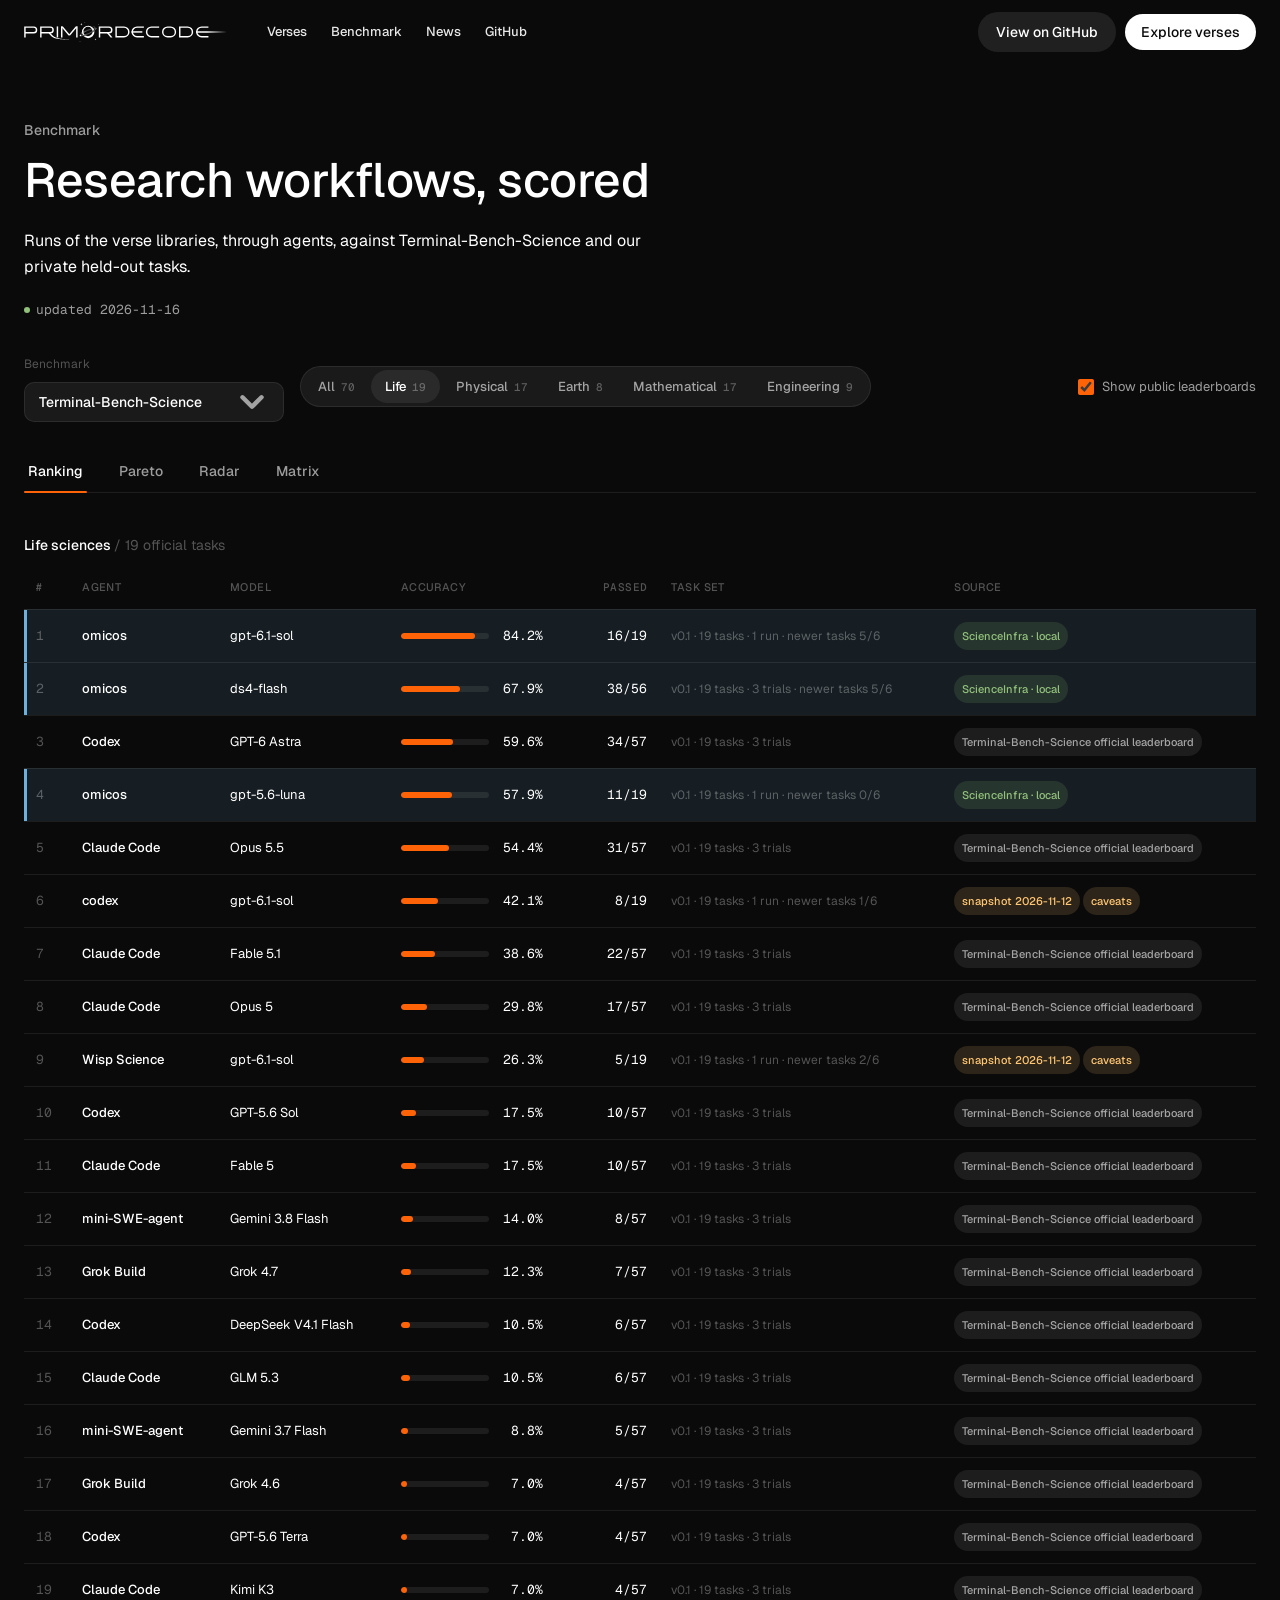
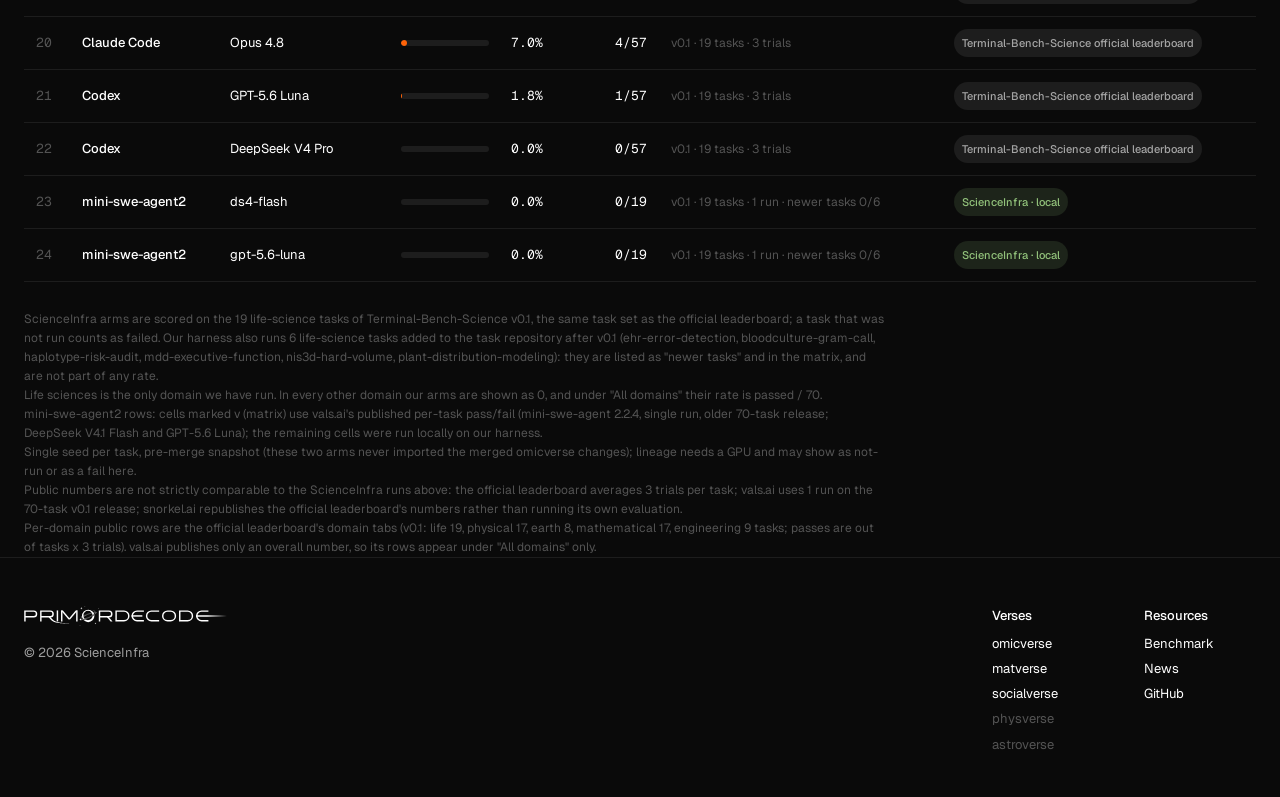
==== public/benchmark/index.html @ 32828fc2 "Benchmark: highlight omicos rows with a background tint Co-Authored-By: Claude Opus 5.5 <noreply@ant" ====
<!doctype html>
<html lang="en">
<head>
<meta charset="utf-8">
<meta name="viewport" content="width=device-width, initial-scale=1">
<title>Benchmark · ScienceInfra</title>
<meta name="description" content="Benchmark results for the ScienceInfra verse libraries on Terminal-Bench-Science.">
<meta name="theme-color" content="#0a0a0a">
<link rel="preconnect" href="https://fonts.googleapis.com">
<link rel="preconnect" href="https://fonts.gstatic.com" crossorigin>
<link href="https://fonts.googleapis.com/css2?family=Geist:wght@100..900&family=Geist+Mono:wght@100..900&display=swap" rel="stylesheet">
<style>
/* Type scale and spacing measured from x.ai at a 1440px viewport. */
:root{
  color-scheme: dark;
  --bg:#0a0a0a;
  --card:#1a1a1a;
  --btn-dark:#202020;
  --fg:#fff;
  --fg-80:rgba(255,255,255,.8);
  --fg-60:rgba(255,255,255,.6);
  --fg-30:rgba(255,255,255,.3);
  --hair:rgba(255,255,255,.08);
  --sunset:#ff6308;
  --t-muted:#8d867e;
  --t-dim:#59534d;
  --t-text:#f2ede5;
  --t-code:#e1e1e1;
  --t-teal:#29c6be;
  --t-blue:#ffc673;
  --t-green:#91c17a;
  --t-purple:#d6cdc2;
  --t-str:#e8a87c;
  --sans:"Geist",Arial,"PingFang SC",sans-serif;
  --mono:"Geist Mono",ui-monospace,SFMono-Regular,Menlo,monospace;
}
*{box-sizing:border-box;margin:0;padding:0}
html{scroll-behavior:smooth}
body{background:var(--bg);color:var(--fg);font-family:var(--sans);font-size:16px;line-height:24px;-webkit-font-smoothing:antialiased;overflow-x:hidden}
a{color:inherit;text-decoration:none}
.wrap{width:min(1232px,calc(100% - 32px));margin:0 auto}

/* ---------- header (x.ai: 64px tall, 13px/500 links, 6px 12px padding) ---------- */
header{position:fixed;inset:0 0 auto;top:env(safe-area-inset-top,0px);z-index:50;transition:background .2s,backdrop-filter .2s}
header.scrolled{background:rgba(10,10,10,.8);backdrop-filter:blur(12px);-webkit-backdrop-filter:blur(12px)}
header .wrap{display:flex;align-items:center;height:64px}
.logo{display:flex;align-items:center;color:var(--fg)}
.logo svg{height:20px;width:auto;display:block}
.links{display:flex;margin-left:28px}
.links a{font-size:13px;line-height:19.5px;font-weight:500;padding:6px 12px;color:var(--fg);opacity:.9;transition:opacity .15s}
.links a:hover{opacity:1}
.nav-cta{margin-left:auto;display:flex;align-items:center;gap:9px}
.btn{display:inline-flex;align-items:center;justify-content:center;gap:6px;border-radius:9999px;font-size:14px;line-height:20px;font-weight:500;white-space:nowrap;transition:background .15s,opacity .15s}
.btn-dark{background:var(--btn-dark);color:var(--fg)}
.btn-dark:hover{background:#2a2a2a}
.btn-light{background:#fff;color:#0a0a0a}
.btn-light:hover{background:#e6e6e6}
.btn-nav{padding:10px 18px;height:40px}
.btn-nav-light{padding:8px 16px;height:36px}
.btn-hero{padding:12px 20px;height:44px}
.btn svg{width:12px;height:12px}

/* ---------- hero (pill y148, h1 60/60 450, sub 18/29.25, buttons 44px) ---------- */
.hero{position:relative;text-align:center;padding-top:148px;overflow:hidden}
#bh{position:absolute;left:0;top:0;width:100%;height:820px;pointer-events:none;opacity:.9;
  mask-image:linear-gradient(to bottom,#000 0,#000 62%,transparent 100%);
  -webkit-mask-image:linear-gradient(to bottom,#000 0,#000 62%,transparent 100%)}
.hero .wrap{position:relative}
.pill{display:inline-flex;align-items:center;gap:8px;height:38px;padding:6px 6px 6px 10px;border:1px solid var(--hair);border-radius:9999px;background:rgba(26,26,26,.6);font-size:13px;line-height:19.5px}
.pill .tag{color:var(--sunset);background:rgba(255,99,8,.1);padding:3px 8px;border-radius:9999px;font-size:11px;line-height:11px;font-weight:500}
.pill .strong{font-weight:500}
.pill .muted{color:var(--fg-60)}
.pill .arrow{display:grid;place-items:center;width:24px;height:24px;border-radius:50%;background:rgba(255,255,255,.06)}
.pill .arrow svg{width:10px;height:10px}
h1{text-shadow:0 0 28px rgba(0,0,0,.6);font-size:60px;line-height:60px;font-weight:450;letter-spacing:-.6px;margin:32px auto 0;max-width:768px}
.typed-slot{display:inline-block;position:relative;text-align:left}
.typed-slot::after{content:"";position:absolute;left:0;right:0;bottom:-2px;height:2px;background:rgba(255,255,255,.2);border-radius:1px}
.caret{display:inline-block;width:2px;height:46px;background:var(--fg);margin-left:3px;vertical-align:-6px;animation:blink 1s steps(1) infinite}
@keyframes blink{50%{opacity:0}}
.lede{max-width:768px;margin:20px auto 0;font-size:18px;line-height:29.25px}
.cta{display:flex;gap:12px;justify-content:center;margin-top:36px;flex-wrap:wrap}

/* ---------- cards (280px tall, 16px radius, #1a1a1a, 12px gap) ---------- */
.cards{margin-top:80px;display:grid;gap:12px;text-align:left}
.row3{display:grid;grid-template-columns:repeat(3,1fr);gap:12px}
.row2{display:grid;grid-template-columns:1fr 1fr;gap:12px}
.card{position:relative;display:block;height:280px;background:var(--card);border-radius:16px;overflow:hidden}
.card canvas,.card video{position:absolute;inset:0;width:100%;height:100%;display:block}
.card video{object-fit:contain;background:var(--card)}
.cap{position:absolute;top:14px;font-family:var(--mono);font-size:11px;line-height:13px;letter-spacing:-.11px;color:var(--t-muted);white-space:nowrap}
.cap.l{left:16px}.cap.r{right:16px;color:var(--t-dim)}
/* code panel: fades in over the visual on a timer, and on hover/focus */
.code{position:absolute;inset:0 0 52px;z-index:1;padding:12px 16px 0;background:rgba(26,26,26,.9);opacity:0;transition:opacity .5s;
  font-family:var(--mono);font-size:11px;line-height:17.875px;letter-spacing:-.11px;color:var(--t-code);overflow:hidden}
.code .bar{display:flex;align-items:center;gap:6px;color:var(--t-muted);padding-bottom:10px}
.code .bar i{width:8px;height:8px;border-radius:50%;background:#3a3a3a}
.code .bar span{margin-left:8px}
.code .ln{white-space:pre;overflow:hidden;text-overflow:ellipsis;opacity:0;transform:translateY(3px);transition:opacity .3s,transform .3s}
.card.show-code .code,.card:hover .code,.card:focus-visible .code{opacity:1}
.card.show-code .ln,.card:hover .ln,.card:focus-visible .ln{opacity:1;transform:none;transition-delay:calc(var(--i)*80ms + 150ms)}
.kw{color:var(--t-purple)}.fn{color:var(--t-blue)}.st{color:var(--t-str)}.cm{color:var(--t-dim)}
.card::after{content:"";position:absolute;inset:auto 0 0;height:84px;background:linear-gradient(to top,var(--card) 38%,transparent);pointer-events:none}
.card .foot{position:absolute;z-index:1;left:16px;right:16px;bottom:16px;display:flex;align-items:center;justify-content:space-between;gap:12px;font-size:14px;line-height:20px;font-weight:500}
.card .foot .sub{color:var(--fg-30);font-weight:400;font-size:12px;margin-left:8px}
.card .go{display:inline-flex;align-items:center;gap:4px;transition:transform .2s}
.card:hover .go{transform:translateX(2px)}
.badge{font-size:12px;line-height:16px;font-weight:500;color:var(--fg-60);background:rgba(255,255,255,.06);padding:2px 8px;border-radius:9999px}

/* ---------- section: substrate (eyebrow 14/500, h2 48/48 500) ---------- */
.section{padding-top:120px}
.eyebrow{font-size:14px;line-height:20px;font-weight:500;color:var(--fg-60)}
.h2-xl{font-size:48px;line-height:48px;font-weight:500;letter-spacing:-.48px;margin-top:16px;max-width:568px}
.body16{font-size:16px;line-height:26px;max-width:448px;margin-top:24px}
.substrate{display:grid;grid-template-columns:1fr 1fr;gap:12px;align-items:stretch}
.substrate .copy{padding-top:24px}
.stats{display:flex;gap:24px;margin-top:40px}
.stats .v{font-size:14px;line-height:20px;font-weight:500}
.stats .k{font-size:12px;line-height:16px;color:var(--fg-30);margin-top:2px}
.orb-card{position:relative;height:420px;background:var(--card);border-radius:16px;overflow:hidden}
.orb-card canvas{position:absolute;inset:0;width:100%;height:100%}
.anatomy{position:absolute;left:16px;bottom:16px;font-family:var(--mono);font-size:11px;line-height:17.875px;letter-spacing:-.11px;color:var(--t-muted)}
.anatomy b{color:var(--t-text);font-weight:400;display:inline-block;width:44px}
.anatomy span{transition:color .6s}
.anatomy span.on{color:var(--t-blue)}
.orb-card{position:relative}

/* ---------- section: how it works (h2 30/36 500, h3 16/22 500) ---------- */
.h2{font-size:30px;line-height:36px;font-weight:500;letter-spacing:-.3px}
.head-row{display:flex;align-items:flex-end;justify-content:space-between;gap:24px}
.head-row p{font-size:14px;line-height:20px;color:var(--fg-60);max-width:420px}
.grid4{display:grid;grid-template-columns:repeat(4,1fr);gap:20px;margin-top:32px}
.tile{background:var(--card);border-radius:16px;padding:16px;height:200px;display:flex;flex-direction:column}
.tile code{font-family:var(--mono);font-size:11px;line-height:17.875px;letter-spacing:-.11px;color:var(--t-muted)}
.tile code .fn{color:var(--t-blue)}
.tile h3{font-size:16px;line-height:22px;font-weight:500;letter-spacing:-.16px;margin-top:auto}
.tile p{font-size:14px;line-height:20px;color:var(--fg-60);margin-top:6px}

/* ---------- closing + footer ---------- */
.closing{padding:120px 0 120px;text-align:center}
.closing .h2{margin-bottom:24px}
footer{border-top:1px solid var(--hair);padding:48px 0 40px}
footer .wrap{display:flex;justify-content:space-between;gap:40px;flex-wrap:wrap}
footer .logo svg{height:20px}
footer .legal{font-size:13px;line-height:21.125px;color:var(--fg-60);margin-top:16px}
.fcols{display:flex;gap:40px;flex-wrap:wrap}
.fcols div{display:flex;flex-direction:column;width:112px}
.fcols h5{font-size:13px;line-height:19.5px;font-weight:500;margin-bottom:6px}
.fcols a,.fcols span{font-size:13px;line-height:21.125px;color:var(--fg);padding:2px 0}
.fcols span{color:var(--fg-30)}
.fcols a:hover{color:var(--fg-60)}

a:focus-visible,button:focus-visible{outline:2px solid var(--fg);outline-offset:2px}

/* ---------- responsive (x.ai mobile: h1 36/39.6, sub 16) ---------- */
@media (max-width:1024px){
  .links a{padding:6px 8px}
  .row3{grid-template-columns:1fr 1fr}
  .row3 .card:last-child{grid-column:span 2}
  .grid4{grid-template-columns:1fr 1fr}
  .substrate{grid-template-columns:1fr}
}
@media (max-width:768px){
  .links{display:none}
  .nav-cta .btn-dark{display:none}
  .hero{padding-top:112px}
  h1{font-size:36px;line-height:39.6px;letter-spacing:-.36px}
  .caret{height:28px;vertical-align:-4px}
  .lede{font-size:16px;line-height:24px}
  .cards{margin-top:56px}
  .row3,.row2,.grid4{grid-template-columns:1fr}
  .row3 .card:last-child{grid-column:auto}
  .h2-xl{font-size:36px;line-height:39.6px}
  .head-row{flex-direction:column;align-items:flex-start}
  .section{padding-top:80px}
  .tile{height:auto;min-height:160px}
}
@media (prefers-reduced-motion:reduce){
  *{transition:none!important;animation:none!important}
}
/* ---------- Benchmark page: reuses the homepage's tokens (--card, --hair, --sunset, --t-*) ---------- */
.bench-hero{padding-bottom:0}
.bench-meta{margin-top:20px;font-size:13px;line-height:19.5px;color:var(--fg-60);font-family:var(--mono)}
.bench-meta .dot{display:inline-block;width:6px;height:6px;border-radius:50%;background:var(--t-green);margin-right:6px;vertical-align:1px}
.bench-meta.in-progress .dot{background:var(--sunset)}
.bench-meta .pill-chip{display:inline-flex;align-items:center;gap:6px;padding:2px 10px;border-radius:9999px;background:rgba(255,255,255,.06);margin-left:8px;color:var(--fg-80)}

.bench-controls{display:flex;flex-wrap:wrap;align-items:center;gap:16px;margin-top:32px}
.bench-field{display:flex;flex-direction:column;gap:6px}
.bench-field-label{font-size:12px;color:var(--fg-30)}
.bench-field select{appearance:none;background:var(--card);color:var(--fg);border:1px solid var(--hair);border-radius:10px;padding:10px 36px 10px 14px;font-size:14px;font-family:var(--sans);font-weight:500;cursor:pointer;
  background-image:url("data:image/svg+xml;utf8,<svg xmlns='http://www.w3.org/2000/svg' viewBox='0 0 12 12'><path d='M3 4.5l3 3 3-3' fill='none' stroke='%23ffffff' stroke-opacity='.6' stroke-width='1.4' stroke-linecap='round' stroke-linejoin='round'/></svg>");
  background-repeat:no-repeat;background-position:right 12px center;min-width:260px}
.bench-field select:focus-visible{outline:2px solid var(--fg);outline-offset:2px}

.bench-domain-toggle{display:inline-flex;background:var(--card);border:1px solid var(--hair);border-radius:9999px;padding:3px;gap:2px}
.bench-domain-toggle button{border:none;background:transparent;color:var(--fg-60);font-family:var(--sans);font-size:13px;font-weight:500;padding:8px 14px;border-radius:9999px;cursor:pointer;transition:background .15s,color .15s;display:flex;align-items:center;gap:6px}
.bench-domain-toggle button.on{background:#2a2a2a;color:var(--fg)}
.bench-domain-toggle button:disabled{cursor:not-allowed;opacity:.55}
.bench-domain-toggle .badge{font-size:10px;padding:1px 6px}

.bench-public-toggle{display:inline-flex;align-items:center;gap:8px;font-size:13px;color:var(--fg-60);cursor:pointer;margin-left:auto}
.bench-public-toggle input{width:16px;height:16px;accent-color:var(--sunset)}

.bench-tabs{display:flex;gap:4px;margin-top:28px;border-bottom:1px solid var(--hair)}
.bench-tabs button{border:none;background:transparent;color:var(--fg-60);font-family:var(--sans);font-size:14px;font-weight:500;padding:12px 4px;margin-right:24px;cursor:pointer;position:relative;transition:color .15s}
.bench-tabs button::after{content:"";position:absolute;left:0;right:0;bottom:-1px;height:2px;background:transparent;border-radius:1px;transition:background .15s}
.bench-tabs button.on{color:var(--fg)}
.bench-tabs button.on::after{background:var(--sunset)}
.bench-tabs button:hover{color:var(--fg-80)}

.bench-body{padding-top:40px}
.bench-view{min-height:120px}

/* table */
.bench-table{width:100%;border-collapse:collapse;font-size:13px}
.bench-table th{text-align:left;font-weight:500;color:var(--fg-30);font-size:11px;text-transform:uppercase;letter-spacing:.04em;padding:0 12px 10px;border-bottom:1px solid var(--hair);white-space:nowrap}
.bench-table td{padding:12px;border-bottom:1px solid var(--hair);vertical-align:middle}
.bench-table tbody tr:hover{background:rgba(255,255,255,.03)}
.bench-table .num{font-family:var(--mono);text-align:right;white-space:nowrap}
.bench-table .rank{color:var(--fg-30);font-family:var(--mono)}
.bench-table .agent{font-weight:500}
.bench-table .sub{color:var(--fg-30);font-size:12px}
.bench-table .acc-bar-wrap{display:flex;align-items:center;gap:10px}
.bench-table .acc-bar{position:relative;width:88px;height:6px;border-radius:4px;background:rgba(255,255,255,.08);overflow:hidden}
.bench-table .acc-bar > i{position:absolute;inset:0 auto 0 0;background:var(--sunset);border-radius:4px}
.bench-table .acc-num{font-family:var(--mono);min-width:44px;text-align:right}

.chip{display:inline-flex;align-items:center;gap:4px;font-size:11px;font-weight:500;padding:2px 8px;border-radius:9999px;white-space:nowrap}
.chip-local{background:rgba(145,193,122,.14);color:var(--t-green)}
.chip-snapshot{background:rgba(255,198,115,.14);color:var(--t-blue)}
.chip-public{background:rgba(255,255,255,.08);color:var(--fg-60)}
.chip-pending{background:rgba(255,255,255,.06);color:var(--fg-30)}

/* status badges */
.status-pill{display:inline-flex;align-items:center;gap:6px;font-size:12px;font-weight:500;padding:3px 10px;border-radius:9999px}
.status-pill i{width:6px;height:6px;border-radius:50%}
.status-blind-pass{background:rgba(145,193,122,.14);color:var(--t-green)}
.status-blind-pass i{background:var(--t-green)}
.status-development-set{background:rgba(41,198,190,.14);color:var(--t-teal)}
.status-development-set i{background:var(--t-teal)}
.status-stable-gap{background:rgba(255,198,115,.14);color:var(--t-blue)}
.status-stable-gap i{background:var(--t-blue)}
.status-failed{background:rgba(255,99,8,.12);color:var(--sunset)}
.status-failed i{background:var(--sunset)}
.status-pending{background:rgba(255,255,255,.06);color:var(--fg-30)}
.status-pending i{background:var(--fg-30)}

/* radar / domain bars */
.radar-grid{display:grid;grid-template-columns:repeat(auto-fit,minmax(260px,1fr));gap:20px}
.radar-card{background:var(--card);border-radius:16px;padding:20px}
.radar-card h4{font-size:14px;font-weight:500;margin-bottom:14px;text-transform:capitalize}
.radar-row{display:grid;grid-template-columns:110px 1fr 40px;align-items:center;gap:10px;margin-bottom:8px;font-size:12px}
.radar-row .name{color:var(--fg-60);white-space:nowrap;overflow:hidden;text-overflow:ellipsis}
.radar-row .bar{height:8px;border-radius:4px;background:rgba(255,255,255,.08);overflow:hidden}
.radar-row .bar > i{display:block;height:100%;background:var(--t-teal);border-radius:4px}
.radar-row .val{font-family:var(--mono);color:var(--fg-80);text-align:right}

/* pareto */
.pareto-wrap{background:var(--card);border-radius:16px;padding:24px;overflow:auto}
.pareto-wrap svg{display:block}
.pareto-wrap .pt{cursor:pointer}
.pareto-wrap .pt circle{transition:r .15s}
.pareto-wrap .pt:hover circle{r:7}
.pareto-wrap text{font-family:var(--mono);font-size:10px;fill:var(--fg-30)}
.pareto-wrap .lbl{font-size:10px;fill:var(--fg-60)}

/* matrix */
.matrix-scroll{overflow:auto;background:var(--card);border-radius:16px;padding:8px}
.bench-matrix{border-collapse:collapse;font-size:12px}
.bench-matrix th,.bench-matrix td{padding:6px 8px;text-align:center;white-space:nowrap}
.bench-matrix thead th{color:var(--fg-30);font-weight:500;font-size:11px;position:sticky;top:0;background:var(--card)}
.bench-matrix tbody th{text-align:left;color:var(--fg-80);font-weight:400;position:sticky;left:0;background:var(--card)}
.cell{display:inline-flex;align-items:center;justify-content:center;width:22px;height:22px;border-radius:6px;font-size:11px;cursor:default}
.cell-pass{background:rgba(145,193,122,.18);color:var(--t-green)}
.cell-fail{background:rgba(255,99,8,.14);color:var(--sunset)}
.cell-not-run{background:rgba(255,255,255,.04);color:var(--fg-30)}
.cell-public{position:relative}
.cell-public::after{content:"";position:absolute;top:1px;right:1px;width:5px;height:5px;border-radius:50%;background:var(--t-blue)}

.bench-footnote{margin-top:28px;font-size:12px;line-height:19px;color:var(--fg-30);max-width:860px}
.bench-footnote + .bench-footnote{margin-top:10px}
.bench-empty{color:var(--fg-30);font-size:14px;padding:40px 0}

@media (max-width:768px){
  .bench-controls{flex-direction:column;align-items:flex-start}
  .bench-public-toggle{margin-left:0}
  .bench-table{font-size:12px}
  .bench-table .acc-bar{width:56px}
}

/* held-out example pairs */
.ho-h{margin:40px 0 4px;font-size:18px;font-weight:500}
.ho-pair{margin-top:18px;border:1px solid var(--hair);border-radius:12px;padding:16px 18px}
.ho-pair header{display:flex;justify-content:space-between;gap:12px;margin-bottom:12px}
.ho-cap{font-weight:500}
.ho-grid{display:grid;grid-template-columns:1fr 1fr;gap:18px}
@media (max-width:760px){.ho-grid{grid-template-columns:1fr}}
.ho-side{font-size:13px;line-height:1.55}
.ho-side p{margin:0 0 6px}
.ho-side b{font-weight:500;color:var(--fg-30);margin-right:6px}
.ho-label{font-size:11px;text-transform:uppercase;letter-spacing:.04em;color:var(--fg-30)}
.ho-task{font-family:var(--mono)}

.pub-warn{margin:6px 0 12px;max-width:820px}
.pub-warn b{font-weight:600;color:var(--fg)}

/* domain tabs (official Terminal-Bench-Science domains) + zero-filled rows */
.bench-domain-toggle{max-width:100%;overflow-x:auto;scrollbar-width:none}
.bench-domain-toggle::-webkit-scrollbar{display:none}
.bench-domain-toggle button{white-space:nowrap;flex:none}
.bench-domain-toggle .n{font-family:var(--mono);font-size:11px;color:var(--fg-30)}
.bench-caption{font-size:14px;font-weight:500;margin-bottom:18px}
.bench-caption .sub{color:var(--fg-30);font-weight:400}
.bench-table-scroll{overflow-x:auto}
.bench-table tr.not-run td{color:var(--fg-30)}
.bench-table tr.not-run .agent{color:var(--fg-60)}
.radar-row.not-run .name,.radar-row.not-run .val{color:var(--fg-30)}
.radar-row .bar > i.pub{background:rgba(255,255,255,.34)}
.radar-row{grid-template-columns:150px 1fr 44px}

/* official-style charts: heat-map matrix, pareto scatter, domain radar */
.bench-note{margin-top:14px;font-size:12px;line-height:19px;color:var(--fg-30);max-width:860px}
.chart-card{background:var(--card);border-radius:16px;padding:20px}
.chart-scroll{overflow-x:auto}
svg.pareto{display:block;width:100%;min-width:720px;height:auto}
svg.pareto .grid{stroke:rgba(255,255,255,.07);stroke-width:1}
svg.pareto text{font-family:var(--mono)}
svg.pareto .tick{font-size:11px;fill:var(--fg-30)}
svg.pareto .axis{font-size:11px;fill:var(--fg-60)}
svg.pareto .front{fill:none;stroke:var(--sunset);stroke-width:1.6}
svg.pareto .pt circle{fill:rgba(255,255,255,.4)}
svg.pareto .pt.on circle{fill:var(--sunset)}
svg.pareto .pt .m{font-size:11px;fill:var(--fg-60)}
svg.pareto .pt.on .m{fill:var(--fg);font-weight:500}
svg.pareto .pt .a{font-size:9.5px;fill:var(--fg-30)}

.radar-split{display:grid;grid-template-columns:minmax(0,1.25fr) minmax(0,1fr);gap:24px;align-items:start}
.radar-table td,.radar-table th{padding:9px 10px}
.radar-table .sel{background:rgba(255,99,8,.07);color:var(--fg)}
.radar-table th.sel{color:var(--sunset)}
.radar-table td.zero{color:var(--fg-30)}
.radar-table td .agent{font-weight:500}
.radar-chart{position:sticky;top:88px}
.radar-chart svg{display:block;width:100%;height:auto}
.radar-chart .ring{fill:none;stroke:rgba(255,255,255,.1);stroke-width:1}
.radar-chart .shape{fill:none;stroke-linejoin:round}
.radar-chart text{font-family:var(--mono)}
.radar-chart .axis{font-size:10px;fill:var(--fg-60);letter-spacing:.04em}
.radar-chart .tick{font-size:9px;fill:var(--fg-30)}
.radar-legend{display:flex;flex-wrap:wrap;gap:6px 16px;margin-top:12px;font-size:11px;font-family:var(--mono);color:var(--fg-60)}
.radar-legend span{display:inline-flex;align-items:center;gap:6px;white-space:nowrap}
.radar-legend i{font-style:normal;color:var(--fg-30)}
@media (max-width:980px){.radar-split{grid-template-columns:1fr}.radar-chart{position:static}}

.hm-scroll{overflow:auto;padding:0}
.heatmap{border-collapse:separate;border-spacing:0;font-family:var(--mono);font-size:11px}
.heatmap td{padding:0;border-right:1px solid var(--bg,#0a0a0a);border-bottom:1px solid var(--bg,#0a0a0a)}
.hm{display:flex;align-items:center;justify-content:center;width:44px;height:44px;color:#fff;cursor:default}
.hm-0{background:#141414;color:var(--fg-30)}
.hm-1{background:rgba(255,99,8,.24)}
.hm-2{background:rgba(255,99,8,.52)}
.hm-3{background:rgba(255,99,8,.86)}
.hm-na{color:rgba(255,255,255,.16)}
.hm:hover{box-shadow:inset 0 0 0 1px rgba(255,255,255,.5)}
.heatmap thead th{height:176px;padding:0;vertical-align:bottom}
.hm-task{width:45px;min-width:45px;position:relative}
.hm-task div{position:absolute;left:22px;bottom:8px;width:0;height:0}
.hm-task span{position:absolute;left:0;bottom:0;transform-origin:left bottom;transform:rotate(-52deg);white-space:nowrap;font-weight:400;font-size:10px;letter-spacing:.03em;text-transform:uppercase;color:var(--fg-60)}
.hm-corner{position:sticky;left:0;z-index:3;background:var(--card);min-width:250px;text-align:left}
.hm-corner span{display:inline-block;padding:0 12px 10px 16px;font-size:10px;font-weight:400;letter-spacing:.04em;text-transform:uppercase;color:var(--fg-30)}
.hm-corner span:last-child{float:right}
.hm-row{position:sticky;left:0;z-index:1;background:var(--card);min-width:250px;height:44px;padding:0 12px 0 16px;text-align:left;font-weight:400;border-bottom:1px solid rgba(255,255,255,.06)}
.hm-row > div{display:flex;align-items:center;justify-content:space-between;gap:12px}
.hm-row .who{display:flex;flex-direction:column;line-height:1.35;min-width:0}
.hm-row b{font-weight:500;color:var(--fg);white-space:nowrap}
.hm-row i{font-style:normal;font-size:9.5px;color:var(--fg-30);white-space:nowrap}
.hm-row .rate{color:var(--fg);font-size:11px}
.heatmap tr.local .hm-row b{color:var(--sunset)}
.heatmap thead tr th:last-child{padding-right:110px}
@media (max-width:768px){.hm-corner,.hm-row{min-width:168px}.hm{width:38px;height:38px}.hm-task{width:39px;min-width:39px}.hm-task div{left:19px}}

.pareto .pt.local circle{fill:var(--accent,#7cf);stroke:#fff;stroke-width:1.2}
.pareto .pt.local text.m{font-weight:600}

/* omicos rows */
.bench-table tr.row-omicos > td, .bench-table tr.row-omicos > th{background:rgba(124,204,255,.10)}
.bench-table tr.row-omicos:hover > td, .bench-table tr.row-omicos:hover > th{background:rgba(124,204,255,.16)}
.bench-table tr.row-omicos > td:first-child, .bench-table tr.row-omicos > th:first-child{box-shadow:inset 3px 0 0 rgba(124,204,255,.85)}

</style>
</head>
<body>

<header id="hdr">
  <div class="wrap">
    <a class="logo" href="/" aria-label="PrimorDecode — ScienceInfra home"><svg aria-hidden="true" focusable="false" xmlns="http://www.w3.org/2000/svg" viewBox="-2.0 -40.0 1841.00 181.0" role="img" aria-label="PrimorDecode 源境解码"><g transform="translate(0.00,0)"><path d="M 6.5,100.0 L 6.5,6.5 L 86.25,6.5 A 25.25 25.25 0 0 1 111.5,31.75 L 111.5,31.75 A 25.25 25.25 0 0 1 86.25,57.0 L 6.5,57.0" fill="none" stroke="currentColor" stroke-width="13.00" stroke-linecap="butt" stroke-linejoin="miter"/></g><g transform="translate(144.00,0)"><path d="M 6.5,100.0 L 6.5,6.5 L 92.25,6.5 A 25.25 25.25 0 0 1 117.5,31.75 L 117.5,31.75 A 25.25 25.25 0 0 1 92.25,57.0 L 6.5,57.0" fill="none" stroke="currentColor" stroke-width="13.00" stroke-linecap="butt" stroke-linejoin="miter"/><path d="M 77.27,61.18 L 78.02,62.08 L 78.77,62.96 L 79.50,63.85 L 80.23,64.72 L 80.96,65.59 L 81.68,66.45 L 82.39,67.31 L 83.10,68.16 L 83.80,69.00 L 84.50,69.84 L 85.19,70.67 L 85.88,71.49 L 86.57,72.30 L 87.25,73.11 L 87.94,73.92 L 88.62,74.71 L 89.30,75.51 L 89.98,76.29 L 90.65,77.07 L 91.33,77.84 L 92.01,78.61 L 92.68,79.37 L 93.36,80.12 L 94.04,80.87 L 94.72,81.61 L 95.41,82.35 L 96.09,83.08 L 96.78,83.81 L 97.48,84.52 L 98.18,85.23 L 98.89,85.92 L 99.61,86.61 L 100.34,87.28 L 101.07,87.95 L 101.82,88.61 L 102.56,89.26 L 103.32,89.90 L 104.08,90.53 L 104.85,91.16 L 105.63,91.78 L 106.42,92.38 L 107.21,92.99 L 108.02,93.58 L 108.83,94.16 L 109.65,94.74 L 110.48,95.30 L 111.32,95.86 L 112.17,96.41 L 113.02,96.96 L 113.89,97.49 L 114.77,98.02 L 115.66,98.53 L 116.56,99.04 L 117.47,99.54 L 118.39,100.04 L 119.32,100.52 L 120.27,100.99 L 121.22,101.46 L 122.19,101.92 L 123.17,102.37 L 124.16,102.81 L 125.17,103.25 L 126.18,103.68 L 127.22,104.10 L 128.26,104.51 L 129.32,104.91 L 130.39,105.30 L 131.48,105.69 L 132.59,106.07 L 133.70,106.45 L 134.84,106.81 L 135.99,107.17 L 137.16,107.52 L 138.34,107.86 L 139.54,108.20 L 140.76,108.53 L 141.99,108.86 L 143.24,109.17 L 144.52,109.48 L 145.81,109.79 L 147.12,110.08 L 148.45,110.38 L 149.80,110.66 L 151.17,110.94 L 152.56,111.21 L 153.97,111.48 L 155.41,111.74 L 156.86,112.00 L 158.34,112.25 L 159.84,112.49 L 161.37,112.73 L 162.92,112.96 L 164.49,113.19 L 166.09,113.41 L 167.71,113.63 L 169.36,113.84 L 171.03,114.05 L 172.73,114.25 L 174.46,114.45 L 176.21,114.64 L 177.99,114.83 L 179.80,115.01 L 181.64,115.19 L 183.51,115.36 L 185.40,115.53 L 187.33,115.69 L 189.28,115.85 L 191.26,116.01 L 193.28,116.16 L 195.33,116.31 L 197.40,116.45 L 199.51,116.59 L 201.66,116.73 L 203.83,116.86 L 206.04,116.98 L 208.28,117.11 L 210.56,117.22 L 212.87,117.34 L 215.21,117.45 L 217.59,117.56 L 220.01,117.66 L 222.46,117.76 L 224.94,117.86 L 227.47,117.95 L 230.03,118.04 L 232.63,118.13 L 235.26,118.21 L 237.94,118.29 L 240.65,118.37 L 243.40,118.44 L 246.19,118.51 L 249.02,118.58 L 251.90,118.64 L 254.81,118.70 L 257.76,118.76 L 260.75,118.82 L 263.79,118.87 L 266.87,118.92 L 269.99,118.96 L 273.15,119.01 L 276.36,119.05 L 279.61,119.09 L 282.90,119.12 L 286.24,119.16 L 289.62,119.19 L 293.05,119.22 L 296.53,119.24 L 300.05,119.27 L 303.61,119.29 L 307.22,119.31 L 310.88,119.33 L 314.59,119.34 L 318.35,119.36 L 322.15,119.37 L 326.00,119.38 L 329.90,119.39 L 333.85,119.39 L 337.85,119.40 L 341.90,119.40 L 346.00,119.40 L 346.00,118.60 L 341.90,118.60 L 337.85,118.59 L 333.85,118.58 L 329.90,118.56 L 326.00,118.54 L 322.15,118.51 L 318.35,118.48 L 314.60,118.45 L 310.89,118.41 L 307.23,118.36 L 303.62,118.31 L 300.06,118.25 L 296.54,118.19 L 293.07,118.13 L 289.64,118.06 L 286.26,117.98 L 282.92,117.90 L 279.63,117.82 L 276.39,117.73 L 273.18,117.63 L 270.02,117.53 L 266.91,117.43 L 263.83,117.32 L 260.80,117.20 L 257.81,117.08 L 254.86,116.96 L 251.96,116.83 L 249.09,116.69 L 246.27,116.55 L 243.48,116.40 L 240.74,116.25 L 238.03,116.10 L 235.37,115.94 L 232.74,115.77 L 230.15,115.60 L 227.60,115.42 L 225.09,115.24 L 222.61,115.06 L 220.18,114.87 L 217.78,114.67 L 215.41,114.47 L 213.08,114.26 L 210.79,114.05 L 208.53,113.83 L 206.31,113.61 L 204.12,113.38 L 201.96,113.14 L 199.84,112.91 L 197.76,112.66 L 195.70,112.41 L 193.68,112.16 L 191.70,111.90 L 189.74,111.63 L 187.82,111.36 L 185.92,111.09 L 184.06,110.81 L 182.23,110.52 L 180.43,110.23 L 178.66,109.93 L 176.92,109.63 L 175.21,109.32 L 173.53,109.01 L 171.88,108.69 L 170.26,108.37 L 168.66,108.04 L 167.09,107.70 L 165.55,107.36 L 164.04,107.02 L 162.55,106.67 L 161.09,106.32 L 159.66,105.96 L 158.25,105.59 L 156.87,105.22 L 155.51,104.84 L 154.18,104.46 L 152.87,104.08 L 151.59,103.69 L 150.33,103.29 L 149.09,102.89 L 147.88,102.48 L 146.69,102.07 L 145.52,101.66 L 144.37,101.24 L 143.25,100.81 L 142.14,100.38 L 141.06,99.94 L 140.00,99.50 L 138.96,99.06 L 137.94,98.61 L 136.93,98.16 L 135.95,97.70 L 134.99,97.23 L 134.04,96.77 L 133.11,96.29 L 132.20,95.82 L 131.30,95.34 L 130.43,94.85 L 129.56,94.36 L 128.72,93.87 L 127.89,93.37 L 127.07,92.86 L 126.27,92.35 L 125.48,91.84 L 124.70,91.33 L 123.94,90.80 L 123.19,90.28 L 122.45,89.75 L 121.72,89.21 L 121.00,88.67 L 120.29,88.13 L 119.59,87.58 L 118.90,87.02 L 118.22,86.46 L 117.55,85.90 L 116.89,85.33 L 116.23,84.76 L 115.58,84.18 L 114.93,83.59 L 114.29,83.00 L 113.65,82.40 L 113.02,81.80 L 112.39,81.19 L 111.77,80.58 L 111.15,79.96 L 110.53,79.34 L 109.91,78.71 L 109.29,78.07 L 108.67,77.43 L 108.05,76.78 L 107.43,76.13 L 106.81,75.47 L 106.18,74.82 L 105.54,74.15 L 104.91,73.48 L 104.28,72.80 L 103.64,72.11 L 103.01,71.41 L 102.37,70.70 L 101.73,69.98 L 101.09,69.26 L 100.45,68.52 L 99.80,67.78 L 99.15,67.02 L 98.49,66.26 L 97.83,65.49 L 97.17,64.71 L 96.50,63.92 L 95.83,63.12 L 95.15,62.31 L 94.47,61.49 L 93.78,60.67 L 93.08,59.83 L 92.38,58.99 L 91.67,58.14 L 90.95,57.27 L 90.22,56.40 L 89.49,55.52 L 88.74,54.63 L 87.99,53.73 L 87.23,52.82 Z" fill="currentColor"/></g><g transform="translate(294.00,0)"><path d="M 6.5,0 L 6.5,100.0" fill="none" stroke="currentColor" stroke-width="13.00" stroke-linecap="butt" stroke-linejoin="miter"/></g><g transform="translate(333.00,0)"><path d="M 6.5,0 L 6.5,100.0" fill="none" stroke="currentColor" stroke-width="13.00" stroke-linecap="butt" stroke-linejoin="miter"/><path d="M 143.5,0 L 143.5,100.0" fill="none" stroke="currentColor" stroke-width="13.00" stroke-linecap="butt" stroke-linejoin="miter"/><path d="M 0.00,0.00 L 16.97,0.00 L 83.49,79.27 L 66.51,79.27 Z" fill="currentColor"/><path d="M 133.03,0.00 L 150.00,0.00 L 83.49,79.27 L 66.51,79.27 Z" fill="currentColor"/></g><g transform="translate(523.00,0)"><g><defs><clipPath id="pdw-band-h"><path clip-rule="evenodd" d="M -200,-200 H 320 V 320 H -200 Z M 127.888,29.971 A 295.856 295.856 0 0 1 -6.987,90.022 L -8.414,81.541 A 287.256 287.256 0 0 0 122.541,23.236 Z"/></clipPath><clipPath id="pdw-comp-h"><path clip-rule="evenodd" d="M -200,-200 H 320 V 320 H -200 Z M -3.679,82.029 A 9.8 9.8 0 1 0 -23.279,82.029 A 9.8 9.8 0 1 0 -3.679,82.029 Z"/></clipPath></defs><g clip-path="url(#pdw-band-h)"><g clip-path="url(#pdw-comp-h)"><path d="M -15.257,81.725 A 7.830 7.830 0 0 1 -13.214,73.396 A 291.556 291.556 0 0 1 119.700,14.219 A 7.830 7.830 0 0 1 127.257,18.275" fill="none" stroke="currentColor" stroke-width="3.0" stroke-linecap="round"/><path d="M -16.748,68.541 A 297.556 297.556 0 0 1 39.787,33.254 A 1099.036 1099.036 0 0 1 -16.748,68.541 Z" fill="currentColor"/><path d="M -15.382,61.775 A 302.056 302.056 0 0 1 21.925,37.390 A 236.413 236.413 0 0 1 -15.382,61.775 Z" fill="currentColor"/><path d="M -12.328,53.882 A 306.556 306.556 0 0 1 7.915,40.344 A 60.567 60.567 0 0 1 -12.328,53.882 Z" fill="currentColor"/><path d="M 112.00,50.00 A 56.0 56.0 0 1 0 0.00,50.00 A 56.0 56.0 0 1 0 112.00,50.00 Z M 95.80,46.00 A 42.0 42.0 0 1 0 11.80,46.00 A 42.0 42.0 0 1 0 95.80,46.00 Z" fill="currentColor" fill-rule="evenodd"/></g></g><path d="M 127.257,18.275 A 7.830 7.830 0 0 1 125.214,26.604 A 291.556 291.556 0 0 1 -7.700,85.781 A 7.830 7.830 0 0 1 -15.257,81.725" fill="none" stroke="currentColor" stroke-width="3.0" stroke-linecap="round"/><circle cx="-13.48" cy="82.03" r="7.0" fill="currentColor"/><circle cx="101.03" cy="3.62" r="1.9" fill="currentColor"/><circle cx="112.38" cy="9.44" r="1.7" fill="currentColor"/><circle cx="94.58" cy="-1.03" r="1.5" fill="currentColor"/><circle cx="113.91" cy="3.05" r="1.5" fill="currentColor"/><path d="M -6.000,-31.000 A 11.000 11.000 0 0 0 5.000,-20.000 A 11.000 11.000 0 0 0 -6.000,-9.000 A 11.000 11.000 0 0 0 -17.000,-20.000 A 11.000 11.000 0 0 0 -6.000,-31.000 Z" fill="currentColor"/><path d="M 122.000,110.000 A 8.000 8.000 0 0 0 130.000,118.000 A 8.000 8.000 0 0 0 122.000,126.000 A 8.000 8.000 0 0 0 114.000,118.000 A 8.000 8.000 0 0 0 122.000,110.000 Z" fill="currentColor"/><circle cx="26.00" cy="-34.00" r="2.6" fill="currentColor"/><circle cx="148.00" cy="-20.00" r="2.6" fill="currentColor"/><circle cx="-18.00" cy="136.00" r="2.2" fill="currentColor"/></g></g><g transform="translate(675.00,0)"><path d="M 6.5,100.0 L 6.5,6.5 L 92.25,6.5 A 25.25 25.25 0 0 1 117.5,31.75 L 117.5,31.75 A 25.25 25.25 0 0 1 92.25,57.0 L 6.5,57.0" fill="none" stroke="currentColor" stroke-width="13.00" stroke-linecap="butt" stroke-linejoin="miter"/><path d="M 65.49,50.50 L 82.46,50.50 L 124.00,100.00 L 107.03,100.00 Z" fill="currentColor"/></g><g transform="translate(825.00,0)"><path d="M 6.5,93.5 L 6.5,6.5 L 78.0,6.5 A 43.5 43.5 0 0 1 121.5,50.0 L 121.5,50.0 A 43.5 43.5 0 0 1 78.0,93.5 Z" fill="none" stroke="currentColor" stroke-width="13.00" stroke-linecap="butt" stroke-linejoin="miter"/></g><g transform="translate(971.00,0)"><path d="M 112,6.5 L 50.0,6.5 A 43.5 43.5 0 0 0 6.5,50.0 L 6.5,50.0 A 43.5 43.5 0 0 0 50.0,93.5 L 112,93.5" fill="none" stroke="currentColor" stroke-width="13.00" stroke-linecap="butt" stroke-linejoin="miter"/><path d="M 0,50 L 98,50" fill="none" stroke="currentColor" stroke-width="13.00" stroke-linecap="butt" stroke-linejoin="miter"/></g><g transform="translate(1101.00,0)"><path d="M 120,6.5 L 50.0,6.5 A 43.5 43.5 0 0 0 6.5,50.0 L 6.5,50.0 A 43.5 43.5 0 0 0 50.0,93.5 L 120,93.5" fill="none" stroke="currentColor" stroke-width="13.00" stroke-linecap="butt" stroke-linejoin="miter"/></g><g transform="translate(1247.00,0)"><path d="M 50.0,6.5 L 78.0,6.5 A 43.5 43.5 0 0 1 121.5,50.0 L 121.5,50.0 A 43.5 43.5 0 0 1 78.0,93.5 L 50.0,93.5 A 43.5 43.5 0 0 1 6.5,50.0 L 6.5,50.0 A 43.5 43.5 0 0 1 50.0,6.5 Z" fill="none" stroke="currentColor" stroke-width="13.00" stroke-linecap="butt" stroke-linejoin="miter"/></g><g transform="translate(1401.00,0)"><path d="M 6.5,93.5 L 6.5,6.5 L 78.0,6.5 A 43.5 43.5 0 0 1 121.5,50.0 L 121.5,50.0 A 43.5 43.5 0 0 1 78.0,93.5 Z" fill="none" stroke="currentColor" stroke-width="13.00" stroke-linecap="butt" stroke-linejoin="miter"/></g><g transform="translate(1555.00,0)"><path d="M 112,6.5 L 50.0,6.5 A 43.5 43.5 0 0 0 6.5,50.0 L 6.5,50.0 A 43.5 43.5 0 0 0 50.0,93.5 L 112,93.5" fill="none" stroke="currentColor" stroke-width="13.00" stroke-linecap="butt" stroke-linejoin="miter"/><path d="M 0.00,43.50 L 98.00,43.50 L 282.00,49.60 L 282.00,50.40 L 98.00,56.50 L 0.00,56.50 Z" fill="currentColor"/></g></svg>
</a>
    <nav class="links" aria-label="Main">
      <a href="#verses">Verses</a>
      <a href="/benchmark/">Benchmark</a>
      <a href="/news/">News</a>
      <a href="https://github.com/scienceinfra" target="_blank" rel="noopener">GitHub</a>
    </nav>
    <div class="nav-cta">
      <a class="btn btn-dark btn-nav" href="https://github.com/scienceinfra" target="_blank" rel="noopener">View on GitHub</a>
      <a class="btn btn-light btn-nav-light" href="#verses">Explore verses</a>
    </div>
  </div>
</header>

<main>
  <section class="section bench-hero">
    <div class="wrap">
      <p class="eyebrow">Benchmark</p>
      <h2 class="h2-xl" style="max-width:none">Research workflows, scored</h2>
      <p class="body16" style="max-width:640px">Runs of the verse libraries, through agents, against Terminal-Bench-Science and our private held-out tasks.</p>
      <p class="bench-meta" id="bench-meta">Loading results…</p>

      <div class="bench-controls">
        <label class="bench-field">
          <span class="bench-field-label">Benchmark</span>
          <select id="bench-select" aria-label="Choose benchmark">
            <option value="tbs">Terminal-Bench-Science</option>
            <option value="heldout">TBS held-out</option>
          </select>
        </label>

        <div class="bench-domain-toggle" id="bench-domain-toggle" role="group" aria-label="Domain">
          <button type="button" data-domain="all">All <span class="n">70</span></button>
          <button type="button" class="on" data-domain="life">Life <span class="n">19</span></button>
          <button type="button" data-domain="physical">Physical <span class="n">17</span></button>
          <button type="button" data-domain="earth">Earth <span class="n">8</span></button>
          <button type="button" data-domain="mathematical">Mathematical <span class="n">17</span></button>
          <button type="button" data-domain="engineering">Engineering <span class="n">9</span></button>
        </div>

        <label class="bench-public-toggle" id="bench-public-wrap">
          <input type="checkbox" id="bench-public-toggle" checked>
          <span>Show public leaderboards</span>
        </label>
      </div>

      <nav class="bench-tabs" id="bench-tabs" aria-label="View">
        <button type="button" class="on" data-view="ranking">Ranking</button>
        <button type="button" data-view="pareto">Pareto</button>
        <button type="button" data-view="radar">Radar</button>
        <button type="button" data-view="matrix">Matrix</button>
      </nav>
    </div>
  </section>

  <section class="section bench-body">
    <div class="wrap">
      <div id="bench-view-ranking" class="bench-view"></div>
      <div id="bench-view-pareto" class="bench-view" hidden></div>
      <div id="bench-view-radar" class="bench-view" hidden></div>
      <div id="bench-view-matrix" class="bench-view" hidden></div>
      <div id="bench-view-heldout" class="bench-view" hidden></div>
      <p class="bench-footnote" id="bench-footnote"></p>
    </div>
  </section>
</main>

<footer>
  <div class="wrap">
    <div>
      <a class="logo" href="/" aria-label="PrimorDecode"><svg aria-hidden="true" focusable="false" xmlns="http://www.w3.org/2000/svg" viewBox="-2.0 -40.0 1841.00 181.0" role="img" aria-label="PrimorDecode 源境解码"><g transform="translate(0.00,0)"><path d="M 6.5,100.0 L 6.5,6.5 L 86.25,6.5 A 25.25 25.25 0 0 1 111.5,31.75 L 111.5,31.75 A 25.25 25.25 0 0 1 86.25,57.0 L 6.5,57.0" fill="none" stroke="currentColor" stroke-width="13.00" stroke-linecap="butt" stroke-linejoin="miter"/></g><g transform="translate(144.00,0)"><path d="M 6.5,100.0 L 6.5,6.5 L 92.25,6.5 A 25.25 25.25 0 0 1 117.5,31.75 L 117.5,31.75 A 25.25 25.25 0 0 1 92.25,57.0 L 6.5,57.0" fill="none" stroke="currentColor" stroke-width="13.00" stroke-linecap="butt" stroke-linejoin="miter"/><path d="M 77.27,61.18 L 78.02,62.08 L 78.77,62.96 L 79.50,63.85 L 80.23,64.72 L 80.96,65.59 L 81.68,66.45 L 82.39,67.31 L 83.10,68.16 L 83.80,69.00 L 84.50,69.84 L 85.19,70.67 L 85.88,71.49 L 86.57,72.30 L 87.25,73.11 L 87.94,73.92 L 88.62,74.71 L 89.30,75.51 L 89.98,76.29 L 90.65,77.07 L 91.33,77.84 L 92.01,78.61 L 92.68,79.37 L 93.36,80.12 L 94.04,80.87 L 94.72,81.61 L 95.41,82.35 L 96.09,83.08 L 96.78,83.81 L 97.48,84.52 L 98.18,85.23 L 98.89,85.92 L 99.61,86.61 L 100.34,87.28 L 101.07,87.95 L 101.82,88.61 L 102.56,89.26 L 103.32,89.90 L 104.08,90.53 L 104.85,91.16 L 105.63,91.78 L 106.42,92.38 L 107.21,92.99 L 108.02,93.58 L 108.83,94.16 L 109.65,94.74 L 110.48,95.30 L 111.32,95.86 L 112.17,96.41 L 113.02,96.96 L 113.89,97.49 L 114.77,98.02 L 115.66,98.53 L 116.56,99.04 L 117.47,99.54 L 118.39,100.04 L 119.32,100.52 L 120.27,100.99 L 121.22,101.46 L 122.19,101.92 L 123.17,102.37 L 124.16,102.81 L 125.17,103.25 L 126.18,103.68 L 127.22,104.10 L 128.26,104.51 L 129.32,104.91 L 130.39,105.30 L 131.48,105.69 L 132.59,106.07 L 133.70,106.45 L 134.84,106.81 L 135.99,107.17 L 137.16,107.52 L 138.34,107.86 L 139.54,108.20 L 140.76,108.53 L 141.99,108.86 L 143.24,109.17 L 144.52,109.48 L 145.81,109.79 L 147.12,110.08 L 148.45,110.38 L 149.80,110.66 L 151.17,110.94 L 152.56,111.21 L 153.97,111.48 L 155.41,111.74 L 156.86,112.00 L 158.34,112.25 L 159.84,112.49 L 161.37,112.73 L 162.92,112.96 L 164.49,113.19 L 166.09,113.41 L 167.71,113.63 L 169.36,113.84 L 171.03,114.05 L 172.73,114.25 L 174.46,114.45 L 176.21,114.64 L 177.99,114.83 L 179.80,115.01 L 181.64,115.19 L 183.51,115.36 L 185.40,115.53 L 187.33,115.69 L 189.28,115.85 L 191.26,116.01 L 193.28,116.16 L 195.33,116.31 L 197.40,116.45 L 199.51,116.59 L 201.66,116.73 L 203.83,116.86 L 206.04,116.98 L 208.28,117.11 L 210.56,117.22 L 212.87,117.34 L 215.21,117.45 L 217.59,117.56 L 220.01,117.66 L 222.46,117.76 L 224.94,117.86 L 227.47,117.95 L 230.03,118.04 L 232.63,118.13 L 235.26,118.21 L 237.94,118.29 L 240.65,118.37 L 243.40,118.44 L 246.19,118.51 L 249.02,118.58 L 251.90,118.64 L 254.81,118.70 L 257.76,118.76 L 260.75,118.82 L 263.79,118.87 L 266.87,118.92 L 269.99,118.96 L 273.15,119.01 L 276.36,119.05 L 279.61,119.09 L 282.90,119.12 L 286.24,119.16 L 289.62,119.19 L 293.05,119.22 L 296.53,119.24 L 300.05,119.27 L 303.61,119.29 L 307.22,119.31 L 310.88,119.33 L 314.59,119.34 L 318.35,119.36 L 322.15,119.37 L 326.00,119.38 L 329.90,119.39 L 333.85,119.39 L 337.85,119.40 L 341.90,119.40 L 346.00,119.40 L 346.00,118.60 L 341.90,118.60 L 337.85,118.59 L 333.85,118.58 L 329.90,118.56 L 326.00,118.54 L 322.15,118.51 L 318.35,118.48 L 314.60,118.45 L 310.89,118.41 L 307.23,118.36 L 303.62,118.31 L 300.06,118.25 L 296.54,118.19 L 293.07,118.13 L 289.64,118.06 L 286.26,117.98 L 282.92,117.90 L 279.63,117.82 L 276.39,117.73 L 273.18,117.63 L 270.02,117.53 L 266.91,117.43 L 263.83,117.32 L 260.80,117.20 L 257.81,117.08 L 254.86,116.96 L 251.96,116.83 L 249.09,116.69 L 246.27,116.55 L 243.48,116.40 L 240.74,116.25 L 238.03,116.10 L 235.37,115.94 L 232.74,115.77 L 230.15,115.60 L 227.60,115.42 L 225.09,115.24 L 222.61,115.06 L 220.18,114.87 L 217.78,114.67 L 215.41,114.47 L 213.08,114.26 L 210.79,114.05 L 208.53,113.83 L 206.31,113.61 L 204.12,113.38 L 201.96,113.14 L 199.84,112.91 L 197.76,112.66 L 195.70,112.41 L 193.68,112.16 L 191.70,111.90 L 189.74,111.63 L 187.82,111.36 L 185.92,111.09 L 184.06,110.81 L 182.23,110.52 L 180.43,110.23 L 178.66,109.93 L 176.92,109.63 L 175.21,109.32 L 173.53,109.01 L 171.88,108.69 L 170.26,108.37 L 168.66,108.04 L 167.09,107.70 L 165.55,107.36 L 164.04,107.02 L 162.55,106.67 L 161.09,106.32 L 159.66,105.96 L 158.25,105.59 L 156.87,105.22 L 155.51,104.84 L 154.18,104.46 L 152.87,104.08 L 151.59,103.69 L 150.33,103.29 L 149.09,102.89 L 147.88,102.48 L 146.69,102.07 L 145.52,101.66 L 144.37,101.24 L 143.25,100.81 L 142.14,100.38 L 141.06,99.94 L 140.00,99.50 L 138.96,99.06 L 137.94,98.61 L 136.93,98.16 L 135.95,97.70 L 134.99,97.23 L 134.04,96.77 L 133.11,96.29 L 132.20,95.82 L 131.30,95.34 L 130.43,94.85 L 129.56,94.36 L 128.72,93.87 L 127.89,93.37 L 127.07,92.86 L 126.27,92.35 L 125.48,91.84 L 124.70,91.33 L 123.94,90.80 L 123.19,90.28 L 122.45,89.75 L 121.72,89.21 L 121.00,88.67 L 120.29,88.13 L 119.59,87.58 L 118.90,87.02 L 118.22,86.46 L 117.55,85.90 L 116.89,85.33 L 116.23,84.76 L 115.58,84.18 L 114.93,83.59 L 114.29,83.00 L 113.65,82.40 L 113.02,81.80 L 112.39,81.19 L 111.77,80.58 L 111.15,79.96 L 110.53,79.34 L 109.91,78.71 L 109.29,78.07 L 108.67,77.43 L 108.05,76.78 L 107.43,76.13 L 106.81,75.47 L 106.18,74.82 L 105.54,74.15 L 104.91,73.48 L 104.28,72.80 L 103.64,72.11 L 103.01,71.41 L 102.37,70.70 L 101.73,69.98 L 101.09,69.26 L 100.45,68.52 L 99.80,67.78 L 99.15,67.02 L 98.49,66.26 L 97.83,65.49 L 97.17,64.71 L 96.50,63.92 L 95.83,63.12 L 95.15,62.31 L 94.47,61.49 L 93.78,60.67 L 93.08,59.83 L 92.38,58.99 L 91.67,58.14 L 90.95,57.27 L 90.22,56.40 L 89.49,55.52 L 88.74,54.63 L 87.99,53.73 L 87.23,52.82 Z" fill="currentColor"/></g><g transform="translate(294.00,0)"><path d="M 6.5,0 L 6.5,100.0" fill="none" stroke="currentColor" stroke-width="13.00" stroke-linecap="butt" stroke-linejoin="miter"/></g><g transform="translate(333.00,0)"><path d="M 6.5,0 L 6.5,100.0" fill="none" stroke="currentColor" stroke-width="13.00" stroke-linecap="butt" stroke-linejoin="miter"/><path d="M 143.5,0 L 143.5,100.0" fill="none" stroke="currentColor" stroke-width="13.00" stroke-linecap="butt" stroke-linejoin="miter"/><path d="M 0.00,0.00 L 16.97,0.00 L 83.49,79.27 L 66.51,79.27 Z" fill="currentColor"/><path d="M 133.03,0.00 L 150.00,0.00 L 83.49,79.27 L 66.51,79.27 Z" fill="currentColor"/></g><g transform="translate(523.00,0)"><g><defs><clipPath id="pdw-band-f"><path clip-rule="evenodd" d="M -200,-200 H 320 V 320 H -200 Z M 127.888,29.971 A 295.856 295.856 0 0 1 -6.987,90.022 L -8.414,81.541 A 287.256 287.256 0 0 0 122.541,23.236 Z"/></clipPath><clipPath id="pdw-comp-f"><path clip-rule="evenodd" d="M -200,-200 H 320 V 320 H -200 Z M -3.679,82.029 A 9.8 9.8 0 1 0 -23.279,82.029 A 9.8 9.8 0 1 0 -3.679,82.029 Z"/></clipPath></defs><g clip-path="url(#pdw-band-f)"><g clip-path="url(#pdw-comp-f)"><path d="M -15.257,81.725 A 7.830 7.830 0 0 1 -13.214,73.396 A 291.556 291.556 0 0 1 119.700,14.219 A 7.830 7.830 0 0 1 127.257,18.275" fill="none" stroke="currentColor" stroke-width="3.0" stroke-linecap="round"/><path d="M -16.748,68.541 A 297.556 297.556 0 0 1 39.787,33.254 A 1099.036 1099.036 0 0 1 -16.748,68.541 Z" fill="currentColor"/><path d="M -15.382,61.775 A 302.056 302.056 0 0 1 21.925,37.390 A 236.413 236.413 0 0 1 -15.382,61.775 Z" fill="currentColor"/><path d="M -12.328,53.882 A 306.556 306.556 0 0 1 7.915,40.344 A 60.567 60.567 0 0 1 -12.328,53.882 Z" fill="currentColor"/><path d="M 112.00,50.00 A 56.0 56.0 0 1 0 0.00,50.00 A 56.0 56.0 0 1 0 112.00,50.00 Z M 95.80,46.00 A 42.0 42.0 0 1 0 11.80,46.00 A 42.0 42.0 0 1 0 95.80,46.00 Z" fill="currentColor" fill-rule="evenodd"/></g></g><path d="M 127.257,18.275 A 7.830 7.830 0 0 1 125.214,26.604 A 291.556 291.556 0 0 1 -7.700,85.781 A 7.830 7.830 0 0 1 -15.257,81.725" fill="none" stroke="currentColor" stroke-width="3.0" stroke-linecap="round"/><circle cx="-13.48" cy="82.03" r="7.0" fill="currentColor"/><circle cx="101.03" cy="3.62" r="1.9" fill="currentColor"/><circle cx="112.38" cy="9.44" r="1.7" fill="currentColor"/><circle cx="94.58" cy="-1.03" r="1.5" fill="currentColor"/><circle cx="113.91" cy="3.05" r="1.5" fill="currentColor"/><path d="M -6.000,-31.000 A 11.000 11.000 0 0 0 5.000,-20.000 A 11.000 11.000 0 0 0 -6.000,-9.000 A 11.000 11.000 0 0 0 -17.000,-20.000 A 11.000 11.000 0 0 0 -6.000,-31.000 Z" fill="currentColor"/><path d="M 122.000,110.000 A 8.000 8.000 0 0 0 130.000,118.000 A 8.000 8.000 0 0 0 122.000,126.000 A 8.000 8.000 0 0 0 114.000,118.000 A 8.000 8.000 0 0 0 122.000,110.000 Z" fill="currentColor"/><circle cx="26.00" cy="-34.00" r="2.6" fill="currentColor"/><circle cx="148.00" cy="-20.00" r="2.6" fill="currentColor"/><circle cx="-18.00" cy="136.00" r="2.2" fill="currentColor"/></g></g><g transform="translate(675.00,0)"><path d="M 6.5,100.0 L 6.5,6.5 L 92.25,6.5 A 25.25 25.25 0 0 1 117.5,31.75 L 117.5,31.75 A 25.25 25.25 0 0 1 92.25,57.0 L 6.5,57.0" fill="none" stroke="currentColor" stroke-width="13.00" stroke-linecap="butt" stroke-linejoin="miter"/><path d="M 65.49,50.50 L 82.46,50.50 L 124.00,100.00 L 107.03,100.00 Z" fill="currentColor"/></g><g transform="translate(825.00,0)"><path d="M 6.5,93.5 L 6.5,6.5 L 78.0,6.5 A 43.5 43.5 0 0 1 121.5,50.0 L 121.5,50.0 A 43.5 43.5 0 0 1 78.0,93.5 Z" fill="none" stroke="currentColor" stroke-width="13.00" stroke-linecap="butt" stroke-linejoin="miter"/></g><g transform="translate(971.00,0)"><path d="M 112,6.5 L 50.0,6.5 A 43.5 43.5 0 0 0 6.5,50.0 L 6.5,50.0 A 43.5 43.5 0 0 0 50.0,93.5 L 112,93.5" fill="none" stroke="currentColor" stroke-width="13.00" stroke-linecap="butt" stroke-linejoin="miter"/><path d="M 0,50 L 98,50" fill="none" stroke="currentColor" stroke-width="13.00" stroke-linecap="butt" stroke-linejoin="miter"/></g><g transform="translate(1101.00,0)"><path d="M 120,6.5 L 50.0,6.5 A 43.5 43.5 0 0 0 6.5,50.0 L 6.5,50.0 A 43.5 43.5 0 0 0 50.0,93.5 L 120,93.5" fill="none" stroke="currentColor" stroke-width="13.00" stroke-linecap="butt" stroke-linejoin="miter"/></g><g transform="translate(1247.00,0)"><path d="M 50.0,6.5 L 78.0,6.5 A 43.5 43.5 0 0 1 121.5,50.0 L 121.5,50.0 A 43.5 43.5 0 0 1 78.0,93.5 L 50.0,93.5 A 43.5 43.5 0 0 1 6.5,50.0 L 6.5,50.0 A 43.5 43.5 0 0 1 50.0,6.5 Z" fill="none" stroke="currentColor" stroke-width="13.00" stroke-linecap="butt" stroke-linejoin="miter"/></g><g transform="translate(1401.00,0)"><path d="M 6.5,93.5 L 6.5,6.5 L 78.0,6.5 A 43.5 43.5 0 0 1 121.5,50.0 L 121.5,50.0 A 43.5 43.5 0 0 1 78.0,93.5 Z" fill="none" stroke="currentColor" stroke-width="13.00" stroke-linecap="butt" stroke-linejoin="miter"/></g><g transform="translate(1555.00,0)"><path d="M 112,6.5 L 50.0,6.5 A 43.5 43.5 0 0 0 6.5,50.0 L 6.5,50.0 A 43.5 43.5 0 0 0 50.0,93.5 L 112,93.5" fill="none" stroke="currentColor" stroke-width="13.00" stroke-linecap="butt" stroke-linejoin="miter"/><path d="M 0.00,43.50 L 98.00,43.50 L 282.00,49.60 L 282.00,50.40 L 98.00,56.50 L 0.00,56.50 Z" fill="currentColor"/></g></svg>
</a>
      <p class="legal">© 2026 ScienceInfra</p>
    </div>
    <div class="fcols">
      <div><h5>Verses</h5>
        <a href="https://github.com/omicverse/omicverse" target="_blank" rel="noopener">omicverse</a>
        <a href="https://github.com/scienceinfra/matverse" target="_blank" rel="noopener">matverse</a>
        <a href="https://github.com/omicverse/socialverse" target="_blank" rel="noopener">socialverse</a>
        <span>physverse</span>
        <span>astroverse</span>
      </div>
      <div><h5>Resources</h5>
        <a href="/benchmark/">Benchmark</a>
        <a href="/news/">News</a>
        <a href="https://github.com/scienceinfra" target="_blank" rel="noopener">GitHub</a>
      </div>
    </div>
  </div>
</footer>

<script>
(() => {
  const hdr = document.getElementById('hdr');
  const onScroll = () => hdr.classList.toggle('scrolled', scrollY > 8);
  addEventListener('scroll', onScroll, { passive: true }); onScroll();

  const SUBDOMAIN_LABEL = { biology: 'Biology', ecology: 'Ecology', medicine: 'Medicine', neuroscience: 'Neuroscience' };
  const SUBDOMAIN_ORDER = ['biology', 'ecology', 'medicine', 'neuroscience'];

  // Domains follow the official Terminal-Bench-Science leaderboard (v0.1: 70 tasks).
  const DOMAINS = [
    { id: 'all', label: 'All domains', tasks: 70 },
    { id: 'life', label: 'Life sciences', tasks: 19 },
    { id: 'physical', label: 'Physical sciences', tasks: 17 },
    { id: 'earth', label: 'Earth sciences', tasks: 8 },
    { id: 'mathematical', label: 'Mathematical sciences', tasks: 17 },
    { id: 'engineering', label: 'Engineering sciences', tasks: 9 },
  ];
  const DOMAIN = Object.fromEntries(DOMAINS.map((d) => [d.id, d]));
  const state = { bench: 'tbs', view: 'ranking', domain: 'life', showPublic: true };   // open on the domain we have run
  const cache = {};

  const $ = (s, el) => (el || document).querySelector(s);
  const $$ = (s, el) => Array.from((el || document).querySelectorAll(s));
  const esc = (s) => String(s == null ? '' : s).replace(/[&<>"]/g, (c) => ({ '&': '&amp;', '<': '&lt;', '>': '&gt;', '"': '&quot;' }[c]));
  const pct = (n) => (n == null ? '–' : `${n.toFixed(1)}%`);
  const ratio = (p, t) => (p == null || t == null ? '–' : `${p}/${t}`);

  async function getJSON(path) {
    if (cache[path]) return cache[path];
    const res = await fetch(path, { cache: 'no-store' });
    if (!res.ok) throw new Error(`${path}: HTTP ${res.status}`);
    const data = await res.json();
    cache[path] = data;
    return data;
  }

  function arrow(label, up) {
    return `<span class="chip ${up ? 'chip-local' : 'chip-snapshot'}">${esc(label)}</span>`;
  }

  function sourceChip(arm) {
    if (arm.source === 'scienceinfra') return `<span class="chip chip-local">ScienceInfra &middot; local</span>`;
    if (arm.source === 'scienceinfra-earlier-benchmark') return `<span class="chip chip-snapshot">snapshot ${esc(arm.snapshot || '')}</span>`;
    return '';
  }

  function perDomainStr(perSub) {
    const parts = SUBDOMAIN_ORDER.filter((k) => perSub[k]).map((k) => `${SUBDOMAIN_LABEL[k].slice(0, 3)} ${pct(perSub[k].accuracy)}`);
    return parts.length ? parts.join(' &middot; ') : '–';
  }

  // ---------------------------------------------------------------- loaders

  async function loadTbs() { return getJSON('data/tbs.json'); }
  async function loadHeldout() { return getJSON('data/heldout-summary.json'); }
  async function loadPublic() { return getJSON('data/public-leaderboards.json'); }
  async function loadOfficialDomains() { return getJSON('data/official-domains.json'); }

  // ---------------------------------------------------------------- meta line

  async function renderMeta() {
    const meta = $('#bench-meta');
    if (state.bench === 'heldout') {
      const d = await loadHeldout();
      meta.classList.remove('in-progress');
      meta.innerHTML = `<span class="dot"></span>updated ${esc(d.updated)} &middot; task details private`;
      return;
    }
    const d = await loadTbs();
    meta.classList.toggle('in-progress', !!d.in_progress);
    meta.innerHTML = `<span class="dot"></span>updated ${esc(d.updated)}` + (d.in_progress ? ` <span class="pill-chip">in progress &mdash; some arms still have unrun tasks</span>` : '');
  }

  // ---------------------------------------------------------------- RANKING

  // One score per row for the selected domain. Our arms have only run life
  // sciences: every other domain counts as 0, and "All domains" counts the
  // unrun official tasks as failed, so no cell is left empty.
  // Our harness runs the task repository's current life-science set (25 tasks);
  // the official leaderboard is v0.1, which has 19 of them. Scores are computed on
  // those 19 so they line up with the public rows; the newer tasks are reported
  // separately and never enter the rate.
  function splitTasks(d, off) {
    const v01 = new Set(off.life_v01_tasks);
    return { v01: d.tasks.filter((t) => v01.has(t.name)), newer: d.tasks.filter((t) => !v01.has(t.name)) };
  }
  const passCount = (a, tasks) => tasks.filter((t) => (a.per_task[t.id] || {}).status === 'pass').length;

  // Arms with repeated runs carry per-task trials; scored like the official
  // leaderboard: passes over all trials (19 tasks x 3 = 57).
  const trialsOf = (a, tasks) => tasks.flatMap((t) => (a.per_task[t.id] || {}).trials || []);
  const hasTrials = (a, tasks) => tasks.every((t) => ((a.per_task[t.id] || {}).trials || []).length > 1);

  function localScore(a, dom, split) {
    if (dom === 'life' && hasTrials(a, split.v01)) {
      const tr = trialsOf(a, split.v01), passed = tr.filter((x) => x.pass).length;
      return { acc: (100 * passed) / tr.length, passed, total: tr.length, run: true, trials: Math.round(tr.length / split.v01.length) };
    }
    const passed = passCount(a, split.v01);
    if (dom === 'life') return { acc: (100 * passed) / split.v01.length, passed, total: split.v01.length, run: true };
    if (dom === 'all') return { acc: (100 * passed) / DOMAIN.all.tasks, passed, total: DOMAIN.all.tasks, run: true, partial: true };
    return { acc: 0, passed: 0, total: DOMAIN[dom].tasks, run: false };
  }

  function buildRows(d, pub, off, dom) {
    const split = splitTasks(d, off);
    const rows = d.arms.map((a) => {
      const sc = localScore(a, dom, split);
      const newerRun = split.newer.filter((t) => a.per_task[t.id] && a.per_task[t.id].status !== 'not_run').length;
      const newer = newerRun ? ` · newer tasks ${passCount(a, split.newer)}/${newerRun}` : '';
      return {
        agent: a.agent, model: a.model, acc: sc.acc, tasksStr: ratio(sc.passed, sc.total), run: sc.run, kind: 'local',
        sourceHtml: sourceChip(a) + (a.caveat ? ` <span title="${esc(a.caveat)}" class="chip chip-snapshot" style="cursor:help">caveats</span>` : ''),
        taskSet: !sc.run ? 'not run · counted as 0' : sc.partial ? 'v0.1 · life 19 run · other 51 counted as 0' : `v0.1 · 19 tasks · ${sc.trials ? sc.trials + ' trials' : '1 run'}${newer}`,
        cost: null,
      };
    });
    if (pub) {
      const src = Object.fromEntries(pub.sources.map((s) => [s.id, s]));
      const chip = (id) => `<a class="chip chip-public" href="${esc(src[id].url)}" target="_blank" rel="noopener">${esc(src[id].label)}</a>`;
      for (const r of pub.rows.official || []) {
        const sc = dom === 'all'
          ? { accuracy: r.overall_accuracy, passes: Math.round((r.overall_accuracy * 210) / 100), trials: 210, cost_usd: r.cost_usd }
          : (off.scores[r.model] || {})[dom];
        if (!sc) continue;
        rows.push({
          agent: r.agent, model: r.model, acc: sc.accuracy, tasksStr: ratio(sc.passes, sc.trials), run: true, kind: 'official',
          sourceHtml: chip('official'), taskSet: `v0.1 · ${DOMAIN[dom].tasks} tasks · 3 trials`, cost: sc.cost_usd,
        });
      }
      // vals.ai publishes one overall number per model, so its rows only exist under "All domains".
      if (dom === 'all') for (const r of pub.rows.vals || []) rows.push({
        agent: r.agent, model: r.model, acc: r.overall_accuracy, tasksStr: ratio(Math.round((r.overall_accuracy * 70) / 100), 70), run: true, kind: 'vals',
        sourceHtml: chip('vals'), taskSet: 'v0.1 · 70 tasks · 1 run', cost: r.cost_usd_per_test,
      });
    }
    rows.sort((a, b) => (b.acc - a.acc) || (b.run - a.run) || ((a.cost ?? Infinity) - (b.cost ?? Infinity)));
    rows.forEach((r, i) => (r.rank = i + 1));
    return rows;
  }

  async function loadRows() {
    const d = await loadTbs();
    const pub = state.showPublic ? await loadPublic() : null;
    const off = await loadOfficialDomains();
    return buildRows(d, pub, off, state.domain);
  }

  async function renderRanking() {
    const el = $('#bench-view-ranking');
    const rows = await loadRows();
    const dom = DOMAIN[state.domain];
    el.innerHTML = `
      <p class="bench-caption">${esc(dom.label)} <span class="sub">/ ${dom.tasks} official tasks</span></p>
      <div class="bench-table-scroll"><table class="bench-table">
        <thead><tr>
          <th>#</th><th>Agent</th><th>Model</th><th>Accuracy</th><th class="num">Passed</th><th>Task set</th><th>Source</th>
        </tr></thead>
        <tbody>${rows.map((r) => `
          <tr class="${(r.run ? '' : 'not-run') + (/^omicos$/i.test(r.agent) ? ' row-omicos' : '')}">
            <td class="rank">${r.rank}</td>
            <td class="agent">${esc(r.agent)}</td>
            <td>${esc(r.model)}</td>
            <td><div class="acc-bar-wrap"><span class="acc-bar"><i style="width:${r.acc}%"></i></span><span class="acc-num">${pct(r.acc)}</span></div></td>
            <td class="num">${esc(r.tasksStr)}</td>
            <td class="sub">${esc(r.taskSet)}</td>
            <td>${r.sourceHtml}</td>
          </tr>`).join('')}
        </tbody>
      </table></div>`;
  }

  // ---------------------------------------------------------------- PARETO
  // Scatter of cost vs. resolution rate with the Pareto frontier drawn through
  // the points nothing else beats on both axes (same form as the official chart).

  const money = (v) => (v >= 1000 ? `$${(v / 1000).toFixed(1)}k` : v >= 10 ? `$${v.toFixed(0)}` : v >= 1 ? `$${v.toFixed(1)}` : `$${v.toFixed(2)}`);

  async function renderPareto() {
    const el = $('#bench-view-pareto');
    const off = await loadOfficialDomains();
    const pub = state.showPublic ? await loadPublic() : null;
    const dom = state.domain;
    // Life sciences: x = cost per task attempt, so one run per task (ours) and
    // three trials per task (official) sit on the same axis.
    const perAttempt = dom === 'life';
    const pts = [];
    if (pub) for (const r of pub.rows.official) {
      const sc = dom === 'all' ? { accuracy: r.overall_accuracy, cost_usd: r.cost_usd } : (off.scores[r.model] || {})[dom];
      if (sc && sc.accuracy != null && sc.cost_usd != null) pts.push({ x: perAttempt ? sc.cost_usd / sc.trials : sc.cost_usd, y: sc.accuracy, model: r.model, agent: r.agent, local: false });
    }
    if (perAttempt) {
      const d = await loadTbs();
      const split = splitTasks(d, off);
      for (const a of d.arms) {
        let cells, y;
        if (hasTrials(a, split.v01)) { cells = trialsOf(a, split.v01); y = (100 * cells.filter((x) => x.pass).length) / cells.length; }
        else { cells = split.v01.map((t) => a.per_task[t.id]).filter((c) => c && c.status !== 'not_run'); y = (100 * passCount(a, split.v01)) / split.v01.length; }
        if (!cells.length || cells.some((c) => c.cost_usd == null)) continue;  // no token log (e.g. vals.ai cells)
        const cost = cells.reduce((s, c) => s + c.cost_usd, 0);
        pts.push({ x: cost / cells.length, y, model: a.model, agent: a.agent, local: true,
                   note: `${cells.length} attempts, ${money(cost)} total` });
      }
    }
    if (!pts.length) {
      el.innerHTML = `<p class="bench-empty">${dom === 'life' ? 'No cost data yet.' : 'Cost for ScienceInfra runs is shown under Life sciences only. Turn on "Show public leaderboards" to see the public entries here.'}</p>`;
      return;
    }
    const W = 1100, H = 520, L = 64, R = 150, T = 24, B = 56;
    const nice = (v) => { const p = Math.pow(10, Math.floor(Math.log10(v))); const f = v / p; return (f <= 1 ? 1 : f <= 2 ? 2 : f <= 5 ? 5 : 10) * p; };
    const xStep = nice(Math.max(...pts.map((p) => p.x)) / 4);
    const maxX = Math.ceil(Math.max(...pts.map((p) => p.x)) / xStep) * xStep;
    const maxY = Math.min(100, Math.ceil((Math.max(...pts.map((p) => p.y)) + 4) / 20) * 20);
    const sx = (x) => L + (x / maxX) * (W - L - R);
    const sy = (y) => H - B - (y / maxY) * (H - T - B);
    const xt = []; for (let v = 0; v <= maxX + 1e-9; v += xStep) xt.push(v);
    const yt = []; for (let v = 0; v <= maxY; v += 20) yt.push(v);
    // frontier: walk by ascending cost, keep each point that raises the best rate so far
    let best = -1;
    const front = [...pts].sort((a, b) => a.x - b.x || b.y - a.y).filter((p) => (p.y > best ? ((best = p.y), true) : false));
    const onFront = new Set(front);
    // label every point unless its label box would sit on one already placed
    const placed = [];
    const labelled = [...pts].sort((a, b) => (onFront.has(b) - onFront.has(a)) || b.y - a.y).filter((p) => {
      const box = { x0: sx(p.x) + 8, x1: sx(p.x) + 8 + Math.max(p.model.length, p.agent.length) * 6.4, y0: sy(p.y) - 9, y1: sy(p.y) + 15 };
      if (placed.some((q) => box.x0 < q.x1 && box.x1 > q.x0 && box.y0 < q.y1 && box.y1 > q.y0)) return false;
      placed.push(box); return true;
    });
    const lab = new Set(labelled);
    el.innerHTML = `
      <p class="bench-caption">Pareto frontier <span class="sub">/ ${esc(DOMAIN[dom].label)} / ${DOMAIN[dom].tasks} tasks</span></p>
      <div class="chart-card"><div class="chart-scroll">
        <svg class="pareto" viewBox="0 0 ${W} ${H}" role="img" aria-label="Resolution rate vs cost">
          ${yt.map((v) => `<line class="grid" x1="${L}" x2="${W - R}" y1="${sy(v)}" y2="${sy(v)}"/><text class="tick" x="${L - 10}" y="${sy(v) + 4}" text-anchor="end">${v}%</text>`).join('')}
          ${xt.map((v) => `<line class="grid" x1="${sx(v)}" x2="${sx(v)}" y1="${T}" y2="${H - B}"/><text class="tick" x="${sx(v)}" y="${H - B + 20}" text-anchor="middle">${money(v)}</text>`).join('')}
          <text class="axis" x="${(L + W - R) / 2}" y="${H - 10}" text-anchor="middle">${perAttempt ? 'Cost per task attempt' : 'Cost'}</text>
          <text class="axis" transform="rotate(-90 16 ${(T + H - B) / 2})" x="16" y="${(T + H - B) / 2}" text-anchor="middle">Resolution rate</text>
          <polyline class="front" points="${front.map((p) => `${sx(p.x).toFixed(1)},${sy(p.y).toFixed(1)}`).join(' ')}"/>
          ${pts.map((p) => `<g class="pt${onFront.has(p) ? ' on' : ''}${p.local ? ' local' : ''}">
            <circle cx="${sx(p.x).toFixed(1)}" cy="${sy(p.y).toFixed(1)}" r="${onFront.has(p) ? 4.5 : 3.5}"><title>${esc(p.model)} (${esc(p.agent)}${p.local ? ', ScienceInfra' : ''}): ${p.y.toFixed(1)}% at ${money(p.x)}${perAttempt ? ' per task attempt' : ''}${p.note ? ` (${esc(p.note)})` : ''}</title></circle>
            ${lab.has(p) ? `<text class="m" x="${(sx(p.x) + 9).toFixed(1)}" y="${(sy(p.y) + 1).toFixed(1)}">${esc(p.model)}</text><text class="a" x="${(sx(p.x) + 9).toFixed(1)}" y="${(sy(p.y) + 13).toFixed(1)}">${esc(p.agent)}</text>` : ''}
          </g>`).join('')}
        </svg>
      </div></div>
      <p class="bench-note">${perAttempt
        ? 'Cost per task attempt: the official leaderboard\'s spend divided by its trials (19 tasks × 3); for ScienceInfra runs (highlighted), the 19 v0.1 tasks run once each, priced from logged tokens at the providers\' public list prices (gpt-6.1-sol $2 / $0.10 cached / $10, gpt-5.6-luna $0.20 / $0.02 / $1.20, DeepSeek V4.1 Flash $0.15 / $0.003 / $0.60 per 1M input / cached input / output). Cache hits are measured for codex and Wisp and estimated for omicos from repeated prompt prefixes; mini-swe-agent cells published by vals.ai have no token log and are not plotted.'
        : 'Cost is the official leaderboard\'s spend for the full run (3 trials per task). ScienceInfra runs are plotted under Life sciences.'}</p>`;
  }

  // ---------------------------------------------------------------- RADAR
  // Domain table on the left, one polygon per row over the five domains on the right.

  const AXES = ['life', 'earth', 'engineering', 'mathematical', 'physical'];   // clockwise from the top, as on the official chart

  async function renderRadar() {
    const el = $('#bench-view-radar');
    const d = await loadTbs();
    const pub = state.showPublic ? await loadPublic() : null;
    const off = await loadOfficialDomains();
    const byKey = new Map();
    for (const dom of DOMAINS) for (const r of buildRows(d, pub, off, dom.id)) {
      if (r.kind === 'vals') continue;
      const k = `${r.kind}|${r.agent}|${r.model}`;
      if (!byKey.has(k)) byKey.set(k, { agent: r.agent, model: r.model, kind: r.kind, v: {} });
      byKey.get(k).v[dom.id] = r.acc;
    }
    const sel = state.domain;
    const rows = [...byKey.values()].sort((a, b) => b.v[sel] - a.v[sel] || b.v.all - a.v.all);
    // polygons: every ScienceInfra arm that scored, plus the best public rows
    const drawn = [...rows.filter((r) => r.kind === 'local' && r.v.all > 0), ...rows.filter((r) => r.kind !== 'local').slice(0, 6)];
    const S = 460, C = S / 2, RAD = 150;
    const pt = (i, f) => { const a = -Math.PI / 2 + (i * 2 * Math.PI) / AXES.length; return [C + Math.cos(a) * RAD * f, C + Math.sin(a) * RAD * f]; };
    const poly = (f) => AXES.map((_, i) => pt(i, f).map((n) => n.toFixed(1)).join(',')).join(' ');
    const dashes = ['', '6 3', '2 3', '8 3 2 3', '1 4', '10 4'];
    let li = 0, pi = 0;
    const shapes = drawn.map((r) => {
      const local = r.kind === 'local';
      const style = local ? { stroke: ['#ff6308', '#ffc673', '#fff3dc', '#cf5a1e', '#a04a22'][li++ % 5], dash: '', w: 2 } : { stroke: 'rgba(255,255,255,.45)', dash: dashes[pi++ % dashes.length], w: 1.2 };
      return { r, style, points: AXES.map((a, i) => pt(i, r.v[a] / 100).map((n) => n.toFixed(1)).join(',')).join(' ') };
    });
    const sub = state.domain === 'life' ? (() => {
      const split = splitTasks(d, off);
      return `<p class="bench-caption" style="margin-top:36px">Life sciences by sub-field <span class="sub">/ ScienceInfra arms, v0.1 tasks</span></p><div class="radar-grid">${SUBDOMAIN_ORDER.map((sf) => {
        const ts = split.v01.filter((t) => t.subdomain === sf);
        return barCard(`${SUBDOMAIN_LABEL[sf]} · ${ts.length} task${ts.length === 1 ? '' : 's'}`, d.arms
          .map((a) => ({ name: `${a.agent} / ${a.model}`, kind: 'local', acc: (100 * passCount(a, ts)) / ts.length }))
          .sort((a, b) => b.acc - a.acc));
      }).join('')}</div>`;
    })() : '';
    el.innerHTML = `
      <p class="bench-caption">Domain radar <span class="sub">/ 70 official tasks</span></p>
      <div class="radar-split">
        <div class="bench-table-scroll"><table class="bench-table radar-table">
          <thead><tr><th>Model / agent</th>${DOMAINS.map((x) => `<th class="num${x.id === sel ? ' sel' : ''}">${esc(x.label.replace(' sciences', '').replace(' domains', ''))}</th>`).join('')}</tr></thead>
          <tbody>${rows.map((r) => `<tr class="${/^omicos$/i.test(r.agent) ? 'row-omicos' : ''}">
            <td><span class="agent">${esc(r.model)}</span><br><span class="sub">${esc(r.agent)}${r.kind === 'local' ? ' · ScienceInfra' : ''}</span></td>
            ${DOMAINS.map((x) => `<td class="num${x.id === sel ? ' sel' : ''}${r.v[x.id] === 0 ? ' zero' : ''}">${pct(r.v[x.id])}</td>`).join('')}
          </tr>`).join('')}</tbody>
        </table></div>
        <div class="chart-card radar-chart">
          <svg viewBox="0 0 ${S} ${S}" role="img" aria-label="Resolution rate by domain">
            ${[0.2, 0.4, 0.6, 0.8, 1].map((f) => `<polygon class="ring" points="${poly(f)}"/>`).join('')}
            ${AXES.map((a, i) => { const [x, y] = pt(i, 1); const [lx, ly] = pt(i, 1.2); return `<line class="ring" x1="${C}" y1="${C}" x2="${x.toFixed(1)}" y2="${y.toFixed(1)}"/><text class="axis" x="${lx.toFixed(1)}" y="${ly.toFixed(1)}" text-anchor="middle">${esc(DOMAIN[a].label.replace(' sciences', '').toUpperCase())}</text>`; }).join('')}
            ${[20, 60, 100].map((v) => `<text class="tick" x="${C + 4}" y="${(C - (RAD * v) / 100 + 3).toFixed(1)}">${v}</text>`).join('')}
            ${shapes.map((s) => `<polygon class="shape" points="${s.points}" stroke="${s.style.stroke}" stroke-width="${s.style.w}" ${s.style.dash ? `stroke-dasharray="${s.style.dash}"` : ''}><title>${esc(s.r.model)} (${esc(s.r.agent)})</title></polygon>`).join('')}
          </svg>
          <div class="radar-legend">${shapes.map((s) => `<span><svg width="26" height="8"><line x1="0" y1="4" x2="26" y2="4" stroke="${s.style.stroke}" stroke-width="${s.style.w}" ${s.style.dash ? `stroke-dasharray="${s.style.dash}"` : ''}/></svg>${esc(s.r.model)} <i>${esc(s.r.agent)}</i></span>`).join('')}</div>
        </div>
      </div>${sub}`;
  }

  function barCard(title, rows) {
    return `<div class="radar-card"><h4>${esc(title)}</h4>${rows.map((r) => `
        <div class="radar-row">
          <span class="name" title="${esc(r.name)}">${esc(r.name)}</span>
          <span class="bar"><i style="width:${r.acc}%"></i></span>
          <span class="val">${pct(r.acc)}</span>
        </div>`).join('')}</div>`;
  }

  // ---------------------------------------------------------------- MATRIX
  // Heat map: one row per model/agent, one column per task, cell = trials solved.

  async function loadOfficialMatrix() { return getJSON('data/official-matrix.json'); }

  function heat(rows, tasks, title) {
    const cell = (c) => {
      if (!c) return `<td><span class="hm hm-0 hm-na">0/0</span></td>`;
      const lvl = c.n === 0 ? 0 : Math.max(1, Math.round((3 * c.k) / c.n));
      return `<td><span class="hm hm-${c.k === 0 ? 0 : lvl}${c.n === 0 ? ' hm-na' : ''}" title="${esc(c.tip)}">${c.k}/${c.n}</span></td>`;
    };
    return `
      <p class="bench-caption">${title}</p>
      <div class="chart-card hm-scroll"><table class="heatmap">
        <thead><tr><th class="hm-corner"><span>Model / agent</span><span>Resolution rate</span></th>
          ${tasks.map((t) => `<th class="hm-task"><div><span>${esc(t.name)}</span></div></th>`).join('')}</tr></thead>
        <tbody>${rows.map((r) => `<tr class="${(r.kind === 'local' ? 'local' : '') + (/^omicos$/i.test(r.agent) ? ' row-omicos' : '')}">
          <th class="hm-row"><div><span class="who"><b>${esc(r.model)}</b><i>${esc(r.agent)}${r.kind === 'local' ? ' · ScienceInfra' : ''}</i></span><span class="rate">${pct(r.acc)}</span></div></th>
          ${r.cells.map(cell).join('')}</tr>`).join('')}</tbody>
      </table></div>`;
  }

  async function renderMatrix() {
    const el = $('#bench-view-matrix');
    const d = await loadTbs();
    const off = await loadOfficialDomains();
    const om = await loadOfficialMatrix();
    const pub = state.showPublic ? await loadPublic() : null;
    const split = splitTasks(d, off);
    const idOf = Object.fromEntries(d.tasks.map((t) => [t.name, t.id]));
    const dom = state.domain;
    const cols = om.tasks.map((t, i) => ({ ...t, i })).filter((t) => dom === 'all' || t.domain === dom);
    const rate = (cells) => { const n = cells.reduce((a, c) => a + (c.n || 1), 0); return n ? (100 * cells.reduce((a, c) => a + c.k, 0)) / n : 0; };
    // a task one of our arms did not run counts as 0 out of 0 runs
    const localCell = (a, t) => {
      const r = a.per_task[idOf[t.name]];
      if (!r || r.status === 'not_run') return { k: 0, n: 0, tip: `${a.agent} / ${a.model} · ${t.name}: not run, counted as 0` };
      if (r.trials && r.trials.length > 1) { const k = r.trials.filter((x) => x.pass).length; return { k, n: r.trials.length, tip: `${a.agent} / ${a.model} · ${t.name}: ${k}/${r.trials.length} runs solved` }; }
      return { k: r.status === 'pass' ? 1 : 0, n: 1, tip: `${a.agent} / ${a.model} · ${t.name}: ${r.status}${r.total ? ` (${r.passed}/${r.total} tests)` : ''}${r.source ? ` · ${r.source}` : ''}` };
    };
    const rows = d.arms.map((a) => { const cells = cols.map((t) => localCell(a, t)); return { kind: 'local', agent: a.agent, model: a.model, cells, acc: rate(cells) }; });
    if (pub) for (const r of pub.rows.official) {
      const line = om.rows[r.model];
      if (!line) continue;
      const cells = cols.map((t) => ({ k: +line[t.i], n: 3, tip: `${r.model} (${r.agent}) · ${t.name}: ${line[t.i]}/3 trials solved` }));
      rows.push({ kind: 'official', agent: r.agent, model: r.model, cells, acc: rate(cells) });
    }
    rows.sort((a, b) => b.acc - a.acc || (a.kind === 'local') - (b.kind === 'local'));
    let html = heat(rows, cols, `Task matrix <span class="sub">/ ${esc(DOMAIN[dom].label)} / ${cols.length} tasks</span>`);
    if ((dom === 'all' || dom === 'life') && split.newer.length) {
      const nrows = d.arms.map((a) => { const cells = split.newer.map((t) => localCell(a, t)); return { kind: 'local', agent: a.agent, model: a.model, cells, acc: rate(cells) }; })
        .sort((a, b) => b.acc - a.acc);
      html += `<div style="margin-top:36px">${heat(nrows, split.newer, `Life-science tasks added after v0.1 <span class="sub">/ ${split.newer.length} tasks / ScienceInfra arms only, not part of any rate above</span>`)}</div>`;
    }
    el.innerHTML = html + `<p class="bench-note">Cells show runs solved. Public rows are the official leaderboard's 3 trials per task; ScienceInfra rows show the runs we made per task (omicos + ds4-flash: 3; others: 1), and 0/0 marks a task that was not run and is counted as 0.</p>`;
  }

  // ---------------------------------------------------------------- HELD-OUT (aggregate only)

  async function renderHeldout() {
    const el = $('#bench-view-heldout');
    const d = await loadHeldout();
    const dom = state.domain;
    const rows = d.arms.map((a, i) => {
      const xs = dom === 'all' ? Object.values(a.domains) : dom === 'life' ? [a.domains['life-sciences']].filter(Boolean) : [];
      const passed = xs.reduce((n, x) => n + x.passed, 0), tasks = xs.reduce((n, x) => n + x.tasks, 0);
      const acc = tasks ? (100 * passed) / tasks : 0;
      return `<tr class="${(tasks ? '' : 'not-run') + (/^omicos$/i.test(a.agent) ? ' row-omicos' : '')}"><td class="rank">${i + 1}</td><td class="agent">${esc(a.agent)}</td><td>${esc(a.model)}</td>
        <td><div class="acc-bar-wrap"><span class="acc-bar"><i style="width:${acc}%"></i></span><span class="acc-num">${pct(acc)}</span></div></td>
        <td class="num">${tasks ? ratio(passed, tasks) : '0/0'}</td><td class="sub">${tasks ? 'held-out · 1 run' : 'not run · counted as 0'}</td><td>${sourceChip(a)}</td></tr>`;
    }).join('');
    const side = (t, h) => `
      <div class="ho-side"><p class="ho-label">${esc(h)}</p>
        ${t.task ? `<p class="ho-task">${esc(t.task)}</p>` : ''}
        <p><b>Data</b> ${esc(t.data)}</p>${t.schema ? `<p><b>Differs</b> ${esc(t.schema)}</p>` : ''}
        <p><b>Asks</b> ${esc(t.asks)}</p></div>`;
    const ex = d.examples.map((e) => `
      <article class="ho-pair"><header><span class="ho-cap">${esc(e.capability)}</span><span class="sub">${esc(e.domain)}</span></header>
        <div class="ho-grid">${side(e.original, 'Terminal-Bench-Science task')}${side(e.heldout, 'Held-out counterpart')}</div></article>`).join('');
    el.innerHTML = `
      <table class="bench-table">
        <thead><tr><th>#</th><th>Agent</th><th>Model</th><th>Accuracy</th><th class="num">Passed</th><th>Task set</th><th>Source</th></tr></thead>
        <tbody>${rows}</tbody>
      </table>
      <h3 class="ho-h">Example pairs</h3>
      <p class="sub">Three retired held-outs next to the Terminal-Bench-Science task each one mirrors.</p>
      ${ex}`;
    $('#bench-footnote').innerHTML = esc(d.footnote);
  }

  // ---------------------------------------------------------------- footnote (tbs)

  async function renderTbsFootnote() {
    const d = await loadTbs();
    const notes = [
      `ScienceInfra arms are scored on the 19 life-science tasks of Terminal-Bench-Science v0.1, the same task set as the official leaderboard; a task that was not run counts as failed. Our harness also runs 6 life-science tasks added to the task repository after v0.1 (ehr-error-detection, bloodculture-gram-call, haplotype-risk-audit, mdd-executive-function, nis3d-hard-volume, plant-distribution-modeling): they are listed as "newer tasks" and in the matrix, and are not part of any rate.`,
      `Life sciences is the only domain we have run. In every other domain our arms are shown as 0, and under "All domains" their rate is passed / 70.`,
      `mini-swe-agent2 rows: cells marked v (matrix) use vals.ai's published per-task pass/fail (mini-swe-agent 2.2.4, single run, older 70-task release; DeepSeek V4.1 Flash and GPT-5.6 Luna); the remaining cells were run locally on our harness.`,
    ];
    const caveatArm = d.arms.find((a) => a.caveat);
    if (caveatArm) notes.push(caveatArm.caveat);
    if (state.showPublic) {
      const pub = await loadPublic();
      notes.push(pub.footnote.replace(', which has 19 life-science tasks versus our 25', ''));
      notes.push(`Per-domain public rows are the official leaderboard's domain tabs (v0.1: life 19, physical 17, earth 8, mathematical 17, engineering 9 tasks; passes are out of tasks x 3 trials). vals.ai publishes only an overall number, so its rows appear under "All domains" only.`);
    }
    $('#bench-footnote').innerHTML = notes.map(esc).join('<br>');
  }

  // ---------------------------------------------------------------- wiring

  function showView(view) {
    $$('.bench-view').forEach((v) => (v.hidden = true));
    const map = { ranking: renderRanking, pareto: renderPareto, radar: renderRadar, matrix: renderMatrix };
    const id = `#bench-view-${view}`;
    $(id).hidden = false;
    (map[view] || (() => Promise.resolve()))().then(renderTbsFootnote).catch((e) => { $(id).innerHTML = `<p class="bench-empty">Couldn't load benchmark data (${esc(e.message)}).</p>`; });
  }

  async function renderAll() {
    await renderMeta();
    const isHeldout = state.bench === 'heldout';
    $('#bench-tabs').hidden = isHeldout;
    $('#bench-public-wrap').hidden = isHeldout;
    if (isHeldout) {
      $$('.bench-view').forEach((v) => (v.hidden = true));
      $('#bench-view-heldout').hidden = false;
      renderHeldout().catch((e) => { $('#bench-view-heldout').innerHTML = `<p class="bench-empty">Couldn't load held-out data (${esc(e.message)}).</p>`; });
    } else {
      showView(state.view);
    }
  }

  $('#bench-select').addEventListener('change', (e) => { state.bench = e.target.value; renderAll(); });
  $('#bench-public-toggle').addEventListener('change', (e) => { state.showPublic = e.target.checked; showView(state.view); });
  $$('#bench-tabs button').forEach((b) => b.addEventListener('click', () => {
    $$('#bench-tabs button').forEach((x) => x.classList.remove('on'));
    b.classList.add('on');
    state.view = b.dataset.view;
    showView(state.view);
  }));
  $$('#bench-domain-toggle button').forEach((b) => b.addEventListener('click', () => {
    $$('#bench-domain-toggle button').forEach((x) => x.classList.toggle('on', x === b));
    state.domain = b.dataset.domain;
    renderAll();
  }));

  renderAll();
})();
</script>
</body>
</html>
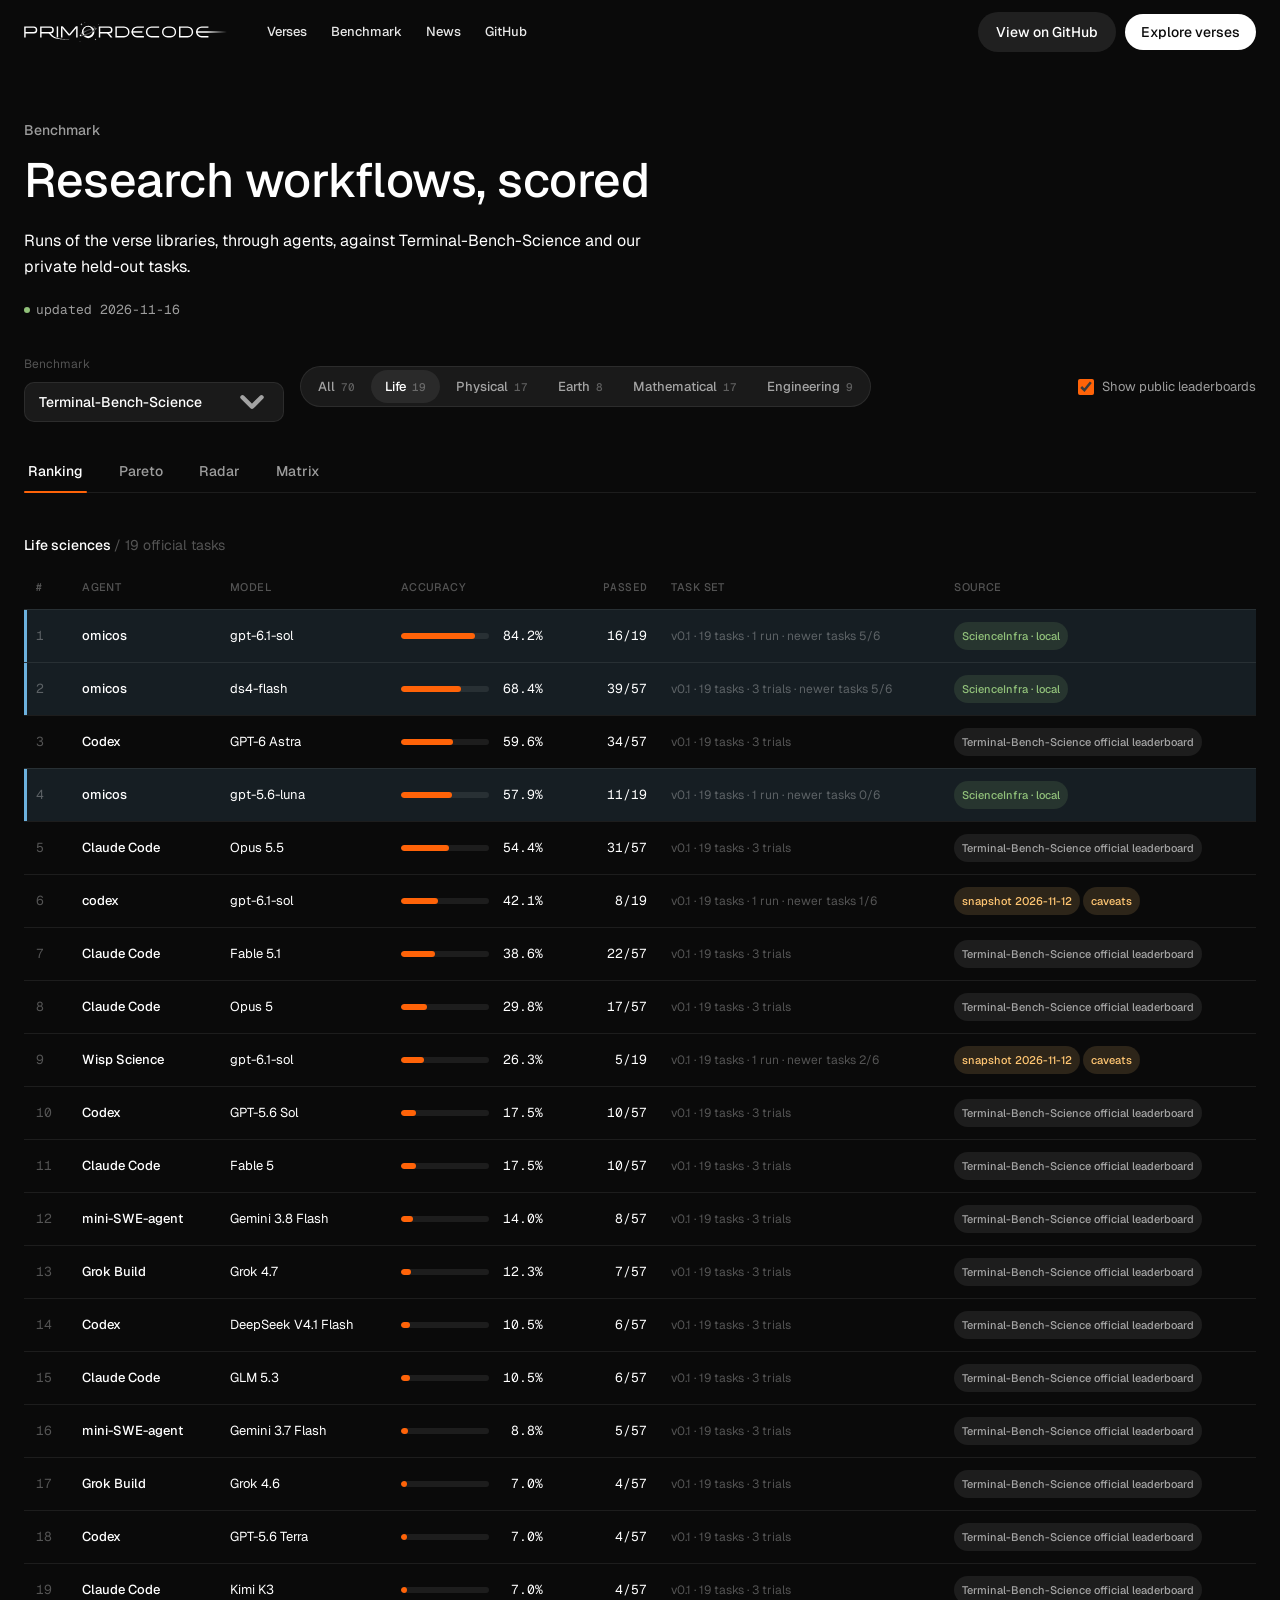
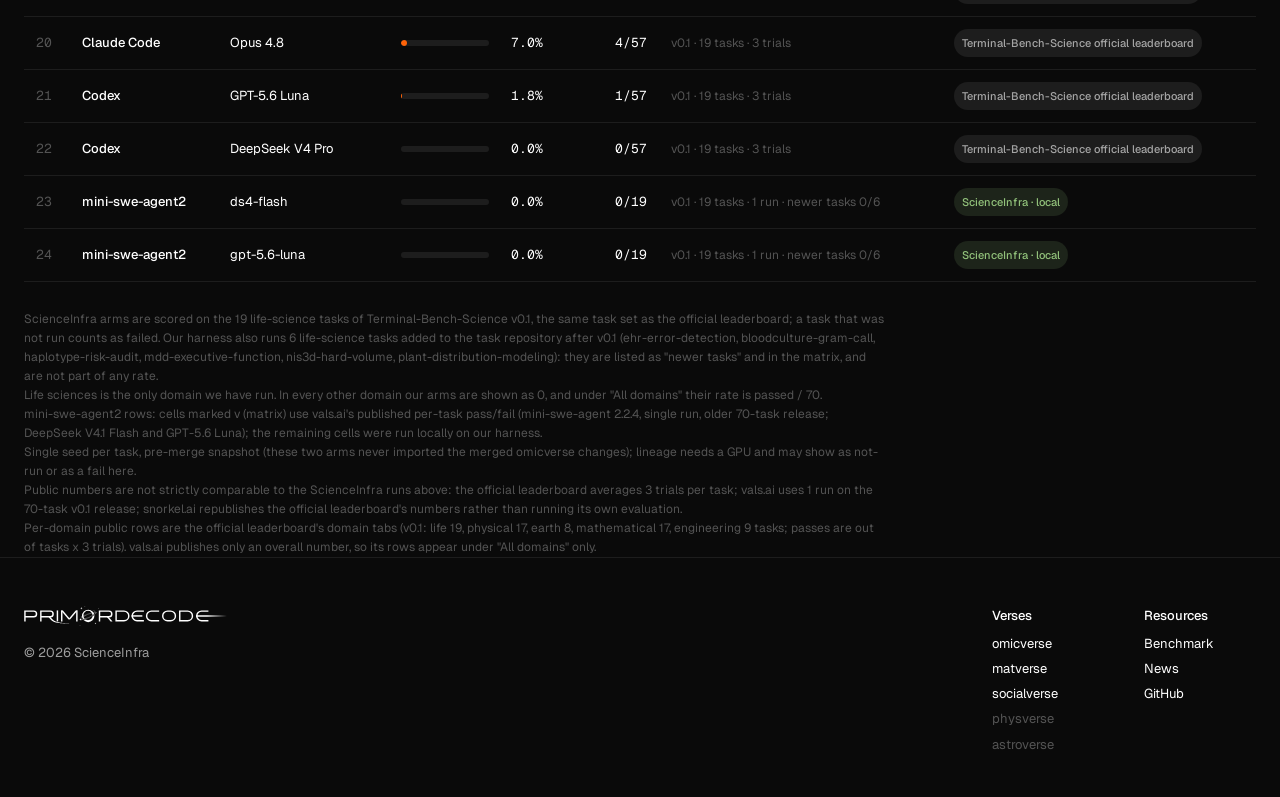
==== commit 742258a4: "Header: phone menu for the navigation links Below 768px the nav links were hidden with nothing to re" ====
--- a/public/benchmark/index.html
+++ b/public/benchmark/index.html
@@ -50,6 +50,9 @@
 .links a{font-size:13px;line-height:19.5px;font-weight:500;padding:6px 12px;color:var(--fg);opacity:.9;transition:opacity .15s}
 .links a:hover{opacity:1}
 .nav-cta{margin-left:auto;display:flex;align-items:center;gap:9px}
+/* phone menu: a checkbox + label, so it works on every page without script */
+.nav-toggle{position:absolute;opacity:0;pointer-events:none;width:0;height:0}
+.menu-btn{display:none}
 .btn{display:inline-flex;align-items:center;justify-content:center;gap:6px;border-radius:9999px;font-size:14px;line-height:20px;font-weight:500;white-space:nowrap;transition:background .15s,opacity .15s}
 .btn-dark{background:var(--btn-dark);color:var(--fg)}
 .btn-dark:hover{background:#2a2a2a}
@@ -160,8 +163,17 @@
   .substrate{grid-template-columns:1fr}
 }
 @media (max-width:768px){
-  .links{display:none}
+  .links{display:none;position:absolute;top:64px;left:0;right:0;margin:0;flex-direction:column;padding:4px 16px 12px;background:rgba(10,10,10,.96);backdrop-filter:blur(12px);-webkit-backdrop-filter:blur(12px);border-bottom:1px solid var(--hair)}
+  .links a{font-size:16px;line-height:24px;padding:14px 4px;opacity:1;border-top:1px solid var(--hair)}
+  .links a:first-child{border-top:none}
+  .nav-toggle:checked ~ .links{display:flex}
   .nav-cta .btn-dark{display:none}
+  .menu-btn{display:flex;flex-direction:column;align-items:center;justify-content:center;gap:6px;width:40px;height:40px;margin-left:4px;margin-right:-10px;border-radius:9999px;cursor:pointer;flex:none}
+  .menu-btn span{display:block;width:18px;height:1.5px;border-radius:1px;background:var(--fg);transition:transform .2s}
+  .nav-toggle:checked ~ .menu-btn span:first-child{transform:translateY(3.75px) rotate(45deg)}
+  .nav-toggle:checked ~ .menu-btn span:last-child{transform:translateY(-3.75px) rotate(-45deg)}
+  .nav-toggle:focus-visible ~ .menu-btn{outline:2px solid var(--fg);outline-offset:2px}
+  header:has(.nav-toggle:checked){background:rgba(10,10,10,.96)}
   .hero{padding-top:112px}
   h1{font-size:36px;line-height:39.6px;letter-spacing:-.36px}
   .caret{height:28px;vertical-align:-4px}
@@ -173,6 +185,11 @@
   .head-row{flex-direction:column;align-items:flex-start}
   .section{padding-top:80px}
   .tile{height:auto;min-height:160px}
+}
+/* narrow phones: the wordmark, the button and the menu icon do not all fit */
+@media (max-width:480px){
+  .nav-cta{display:none}
+  .menu-btn{margin-left:auto}
 }
 @media (prefers-reduced-motion:reduce){
   *{transition:none!important;animation:none!important}
@@ -395,7 +412,8 @@
   <div class="wrap">
     <a class="logo" href="/" aria-label="PrimorDecode — ScienceInfra home"><svg aria-hidden="true" focusable="false" xmlns="http://www.w3.org/2000/svg" viewBox="-2.0 -40.0 1841.00 181.0" role="img" aria-label="PrimorDecode 源境解码"><g transform="translate(0.00,0)"><path d="M 6.5,100.0 L 6.5,6.5 L 86.25,6.5 A 25.25 25.25 0 0 1 111.5,31.75 L 111.5,31.75 A 25.25 25.25 0 0 1 86.25,57.0 L 6.5,57.0" fill="none" stroke="currentColor" stroke-width="13.00" stroke-linecap="butt" stroke-linejoin="miter"/></g><g transform="translate(144.00,0)"><path d="M 6.5,100.0 L 6.5,6.5 L 92.25,6.5 A 25.25 25.25 0 0 1 117.5,31.75 L 117.5,31.75 A 25.25 25.25 0 0 1 92.25,57.0 L 6.5,57.0" fill="none" stroke="currentColor" stroke-width="13.00" stroke-linecap="butt" stroke-linejoin="miter"/><path d="M 77.27,61.18 L 78.02,62.08 L 78.77,62.96 L 79.50,63.85 L 80.23,64.72 L 80.96,65.59 L 81.68,66.45 L 82.39,67.31 L 83.10,68.16 L 83.80,69.00 L 84.50,69.84 L 85.19,70.67 L 85.88,71.49 L 86.57,72.30 L 87.25,73.11 L 87.94,73.92 L 88.62,74.71 L 89.30,75.51 L 89.98,76.29 L 90.65,77.07 L 91.33,77.84 L 92.01,78.61 L 92.68,79.37 L 93.36,80.12 L 94.04,80.87 L 94.72,81.61 L 95.41,82.35 L 96.09,83.08 L 96.78,83.81 L 97.48,84.52 L 98.18,85.23 L 98.89,85.92 L 99.61,86.61 L 100.34,87.28 L 101.07,87.95 L 101.82,88.61 L 102.56,89.26 L 103.32,89.90 L 104.08,90.53 L 104.85,91.16 L 105.63,91.78 L 106.42,92.38 L 107.21,92.99 L 108.02,93.58 L 108.83,94.16 L 109.65,94.74 L 110.48,95.30 L 111.32,95.86 L 112.17,96.41 L 113.02,96.96 L 113.89,97.49 L 114.77,98.02 L 115.66,98.53 L 116.56,99.04 L 117.47,99.54 L 118.39,100.04 L 119.32,100.52 L 120.27,100.99 L 121.22,101.46 L 122.19,101.92 L 123.17,102.37 L 124.16,102.81 L 125.17,103.25 L 126.18,103.68 L 127.22,104.10 L 128.26,104.51 L 129.32,104.91 L 130.39,105.30 L 131.48,105.69 L 132.59,106.07 L 133.70,106.45 L 134.84,106.81 L 135.99,107.17 L 137.16,107.52 L 138.34,107.86 L 139.54,108.20 L 140.76,108.53 L 141.99,108.86 L 143.24,109.17 L 144.52,109.48 L 145.81,109.79 L 147.12,110.08 L 148.45,110.38 L 149.80,110.66 L 151.17,110.94 L 152.56,111.21 L 153.97,111.48 L 155.41,111.74 L 156.86,112.00 L 158.34,112.25 L 159.84,112.49 L 161.37,112.73 L 162.92,112.96 L 164.49,113.19 L 166.09,113.41 L 167.71,113.63 L 169.36,113.84 L 171.03,114.05 L 172.73,114.25 L 174.46,114.45 L 176.21,114.64 L 177.99,114.83 L 179.80,115.01 L 181.64,115.19 L 183.51,115.36 L 185.40,115.53 L 187.33,115.69 L 189.28,115.85 L 191.26,116.01 L 193.28,116.16 L 195.33,116.31 L 197.40,116.45 L 199.51,116.59 L 201.66,116.73 L 203.83,116.86 L 206.04,116.98 L 208.28,117.11 L 210.56,117.22 L 212.87,117.34 L 215.21,117.45 L 217.59,117.56 L 220.01,117.66 L 222.46,117.76 L 224.94,117.86 L 227.47,117.95 L 230.03,118.04 L 232.63,118.13 L 235.26,118.21 L 237.94,118.29 L 240.65,118.37 L 243.40,118.44 L 246.19,118.51 L 249.02,118.58 L 251.90,118.64 L 254.81,118.70 L 257.76,118.76 L 260.75,118.82 L 263.79,118.87 L 266.87,118.92 L 269.99,118.96 L 273.15,119.01 L 276.36,119.05 L 279.61,119.09 L 282.90,119.12 L 286.24,119.16 L 289.62,119.19 L 293.05,119.22 L 296.53,119.24 L 300.05,119.27 L 303.61,119.29 L 307.22,119.31 L 310.88,119.33 L 314.59,119.34 L 318.35,119.36 L 322.15,119.37 L 326.00,119.38 L 329.90,119.39 L 333.85,119.39 L 337.85,119.40 L 341.90,119.40 L 346.00,119.40 L 346.00,118.60 L 341.90,118.60 L 337.85,118.59 L 333.85,118.58 L 329.90,118.56 L 326.00,118.54 L 322.15,118.51 L 318.35,118.48 L 314.60,118.45 L 310.89,118.41 L 307.23,118.36 L 303.62,118.31 L 300.06,118.25 L 296.54,118.19 L 293.07,118.13 L 289.64,118.06 L 286.26,117.98 L 282.92,117.90 L 279.63,117.82 L 276.39,117.73 L 273.18,117.63 L 270.02,117.53 L 266.91,117.43 L 263.83,117.32 L 260.80,117.20 L 257.81,117.08 L 254.86,116.96 L 251.96,116.83 L 249.09,116.69 L 246.27,116.55 L 243.48,116.40 L 240.74,116.25 L 238.03,116.10 L 235.37,115.94 L 232.74,115.77 L 230.15,115.60 L 227.60,115.42 L 225.09,115.24 L 222.61,115.06 L 220.18,114.87 L 217.78,114.67 L 215.41,114.47 L 213.08,114.26 L 210.79,114.05 L 208.53,113.83 L 206.31,113.61 L 204.12,113.38 L 201.96,113.14 L 199.84,112.91 L 197.76,112.66 L 195.70,112.41 L 193.68,112.16 L 191.70,111.90 L 189.74,111.63 L 187.82,111.36 L 185.92,111.09 L 184.06,110.81 L 182.23,110.52 L 180.43,110.23 L 178.66,109.93 L 176.92,109.63 L 175.21,109.32 L 173.53,109.01 L 171.88,108.69 L 170.26,108.37 L 168.66,108.04 L 167.09,107.70 L 165.55,107.36 L 164.04,107.02 L 162.55,106.67 L 161.09,106.32 L 159.66,105.96 L 158.25,105.59 L 156.87,105.22 L 155.51,104.84 L 154.18,104.46 L 152.87,104.08 L 151.59,103.69 L 150.33,103.29 L 149.09,102.89 L 147.88,102.48 L 146.69,102.07 L 145.52,101.66 L 144.37,101.24 L 143.25,100.81 L 142.14,100.38 L 141.06,99.94 L 140.00,99.50 L 138.96,99.06 L 137.94,98.61 L 136.93,98.16 L 135.95,97.70 L 134.99,97.23 L 134.04,96.77 L 133.11,96.29 L 132.20,95.82 L 131.30,95.34 L 130.43,94.85 L 129.56,94.36 L 128.72,93.87 L 127.89,93.37 L 127.07,92.86 L 126.27,92.35 L 125.48,91.84 L 124.70,91.33 L 123.94,90.80 L 123.19,90.28 L 122.45,89.75 L 121.72,89.21 L 121.00,88.67 L 120.29,88.13 L 119.59,87.58 L 118.90,87.02 L 118.22,86.46 L 117.55,85.90 L 116.89,85.33 L 116.23,84.76 L 115.58,84.18 L 114.93,83.59 L 114.29,83.00 L 113.65,82.40 L 113.02,81.80 L 112.39,81.19 L 111.77,80.58 L 111.15,79.96 L 110.53,79.34 L 109.91,78.71 L 109.29,78.07 L 108.67,77.43 L 108.05,76.78 L 107.43,76.13 L 106.81,75.47 L 106.18,74.82 L 105.54,74.15 L 104.91,73.48 L 104.28,72.80 L 103.64,72.11 L 103.01,71.41 L 102.37,70.70 L 101.73,69.98 L 101.09,69.26 L 100.45,68.52 L 99.80,67.78 L 99.15,67.02 L 98.49,66.26 L 97.83,65.49 L 97.17,64.71 L 96.50,63.92 L 95.83,63.12 L 95.15,62.31 L 94.47,61.49 L 93.78,60.67 L 93.08,59.83 L 92.38,58.99 L 91.67,58.14 L 90.95,57.27 L 90.22,56.40 L 89.49,55.52 L 88.74,54.63 L 87.99,53.73 L 87.23,52.82 Z" fill="currentColor"/></g><g transform="translate(294.00,0)"><path d="M 6.5,0 L 6.5,100.0" fill="none" stroke="currentColor" stroke-width="13.00" stroke-linecap="butt" stroke-linejoin="miter"/></g><g transform="translate(333.00,0)"><path d="M 6.5,0 L 6.5,100.0" fill="none" stroke="currentColor" stroke-width="13.00" stroke-linecap="butt" stroke-linejoin="miter"/><path d="M 143.5,0 L 143.5,100.0" fill="none" stroke="currentColor" stroke-width="13.00" stroke-linecap="butt" stroke-linejoin="miter"/><path d="M 0.00,0.00 L 16.97,0.00 L 83.49,79.27 L 66.51,79.27 Z" fill="currentColor"/><path d="M 133.03,0.00 L 150.00,0.00 L 83.49,79.27 L 66.51,79.27 Z" fill="currentColor"/></g><g transform="translate(523.00,0)"><g><defs><clipPath id="pdw-band-h"><path clip-rule="evenodd" d="M -200,-200 H 320 V 320 H -200 Z M 127.888,29.971 A 295.856 295.856 0 0 1 -6.987,90.022 L -8.414,81.541 A 287.256 287.256 0 0 0 122.541,23.236 Z"/></clipPath><clipPath id="pdw-comp-h"><path clip-rule="evenodd" d="M -200,-200 H 320 V 320 H -200 Z M -3.679,82.029 A 9.8 9.8 0 1 0 -23.279,82.029 A 9.8 9.8 0 1 0 -3.679,82.029 Z"/></clipPath></defs><g clip-path="url(#pdw-band-h)"><g clip-path="url(#pdw-comp-h)"><path d="M -15.257,81.725 A 7.830 7.830 0 0 1 -13.214,73.396 A 291.556 291.556 0 0 1 119.700,14.219 A 7.830 7.830 0 0 1 127.257,18.275" fill="none" stroke="currentColor" stroke-width="3.0" stroke-linecap="round"/><path d="M -16.748,68.541 A 297.556 297.556 0 0 1 39.787,33.254 A 1099.036 1099.036 0 0 1 -16.748,68.541 Z" fill="currentColor"/><path d="M -15.382,61.775 A 302.056 302.056 0 0 1 21.925,37.390 A 236.413 236.413 0 0 1 -15.382,61.775 Z" fill="currentColor"/><path d="M -12.328,53.882 A 306.556 306.556 0 0 1 7.915,40.344 A 60.567 60.567 0 0 1 -12.328,53.882 Z" fill="currentColor"/><path d="M 112.00,50.00 A 56.0 56.0 0 1 0 0.00,50.00 A 56.0 56.0 0 1 0 112.00,50.00 Z M 95.80,46.00 A 42.0 42.0 0 1 0 11.80,46.00 A 42.0 42.0 0 1 0 95.80,46.00 Z" fill="currentColor" fill-rule="evenodd"/></g></g><path d="M 127.257,18.275 A 7.830 7.830 0 0 1 125.214,26.604 A 291.556 291.556 0 0 1 -7.700,85.781 A 7.830 7.830 0 0 1 -15.257,81.725" fill="none" stroke="currentColor" stroke-width="3.0" stroke-linecap="round"/><circle cx="-13.48" cy="82.03" r="7.0" fill="currentColor"/><circle cx="101.03" cy="3.62" r="1.9" fill="currentColor"/><circle cx="112.38" cy="9.44" r="1.7" fill="currentColor"/><circle cx="94.58" cy="-1.03" r="1.5" fill="currentColor"/><circle cx="113.91" cy="3.05" r="1.5" fill="currentColor"/><path d="M -6.000,-31.000 A 11.000 11.000 0 0 0 5.000,-20.000 A 11.000 11.000 0 0 0 -6.000,-9.000 A 11.000 11.000 0 0 0 -17.000,-20.000 A 11.000 11.000 0 0 0 -6.000,-31.000 Z" fill="currentColor"/><path d="M 122.000,110.000 A 8.000 8.000 0 0 0 130.000,118.000 A 8.000 8.000 0 0 0 122.000,126.000 A 8.000 8.000 0 0 0 114.000,118.000 A 8.000 8.000 0 0 0 122.000,110.000 Z" fill="currentColor"/><circle cx="26.00" cy="-34.00" r="2.6" fill="currentColor"/><circle cx="148.00" cy="-20.00" r="2.6" fill="currentColor"/><circle cx="-18.00" cy="136.00" r="2.2" fill="currentColor"/></g></g><g transform="translate(675.00,0)"><path d="M 6.5,100.0 L 6.5,6.5 L 92.25,6.5 A 25.25 25.25 0 0 1 117.5,31.75 L 117.5,31.75 A 25.25 25.25 0 0 1 92.25,57.0 L 6.5,57.0" fill="none" stroke="currentColor" stroke-width="13.00" stroke-linecap="butt" stroke-linejoin="miter"/><path d="M 65.49,50.50 L 82.46,50.50 L 124.00,100.00 L 107.03,100.00 Z" fill="currentColor"/></g><g transform="translate(825.00,0)"><path d="M 6.5,93.5 L 6.5,6.5 L 78.0,6.5 A 43.5 43.5 0 0 1 121.5,50.0 L 121.5,50.0 A 43.5 43.5 0 0 1 78.0,93.5 Z" fill="none" stroke="currentColor" stroke-width="13.00" stroke-linecap="butt" stroke-linejoin="miter"/></g><g transform="translate(971.00,0)"><path d="M 112,6.5 L 50.0,6.5 A 43.5 43.5 0 0 0 6.5,50.0 L 6.5,50.0 A 43.5 43.5 0 0 0 50.0,93.5 L 112,93.5" fill="none" stroke="currentColor" stroke-width="13.00" stroke-linecap="butt" stroke-linejoin="miter"/><path d="M 0,50 L 98,50" fill="none" stroke="currentColor" stroke-width="13.00" stroke-linecap="butt" stroke-linejoin="miter"/></g><g transform="translate(1101.00,0)"><path d="M 120,6.5 L 50.0,6.5 A 43.5 43.5 0 0 0 6.5,50.0 L 6.5,50.0 A 43.5 43.5 0 0 0 50.0,93.5 L 120,93.5" fill="none" stroke="currentColor" stroke-width="13.00" stroke-linecap="butt" stroke-linejoin="miter"/></g><g transform="translate(1247.00,0)"><path d="M 50.0,6.5 L 78.0,6.5 A 43.5 43.5 0 0 1 121.5,50.0 L 121.5,50.0 A 43.5 43.5 0 0 1 78.0,93.5 L 50.0,93.5 A 43.5 43.5 0 0 1 6.5,50.0 L 6.5,50.0 A 43.5 43.5 0 0 1 50.0,6.5 Z" fill="none" stroke="currentColor" stroke-width="13.00" stroke-linecap="butt" stroke-linejoin="miter"/></g><g transform="translate(1401.00,0)"><path d="M 6.5,93.5 L 6.5,6.5 L 78.0,6.5 A 43.5 43.5 0 0 1 121.5,50.0 L 121.5,50.0 A 43.5 43.5 0 0 1 78.0,93.5 Z" fill="none" stroke="currentColor" stroke-width="13.00" stroke-linecap="butt" stroke-linejoin="miter"/></g><g transform="translate(1555.00,0)"><path d="M 112,6.5 L 50.0,6.5 A 43.5 43.5 0 0 0 6.5,50.0 L 6.5,50.0 A 43.5 43.5 0 0 0 50.0,93.5 L 112,93.5" fill="none" stroke="currentColor" stroke-width="13.00" stroke-linecap="butt" stroke-linejoin="miter"/><path d="M 0.00,43.50 L 98.00,43.50 L 282.00,49.60 L 282.00,50.40 L 98.00,56.50 L 0.00,56.50 Z" fill="currentColor"/></g></svg>
 </a>
-    <nav class="links" aria-label="Main">
+    <input type="checkbox" id="nav-toggle" class="nav-toggle" aria-label="Open menu">
+    <nav class="links" aria-label="Main" onclick="document.getElementById('nav-toggle').checked=false">
       <a href="#verses">Verses</a>
       <a href="/benchmark/">Benchmark</a>
       <a href="/news/">News</a>
@@ -405,6 +423,7 @@
       <a class="btn btn-dark btn-nav" href="https://github.com/scienceinfra" target="_blank" rel="noopener">View on GitHub</a>
       <a class="btn btn-light btn-nav-light" href="#verses">Explore verses</a>
     </div>
+    <label class="menu-btn" for="nav-toggle" aria-hidden="true"><span></span><span></span></label>
   </div>
 </header>
 
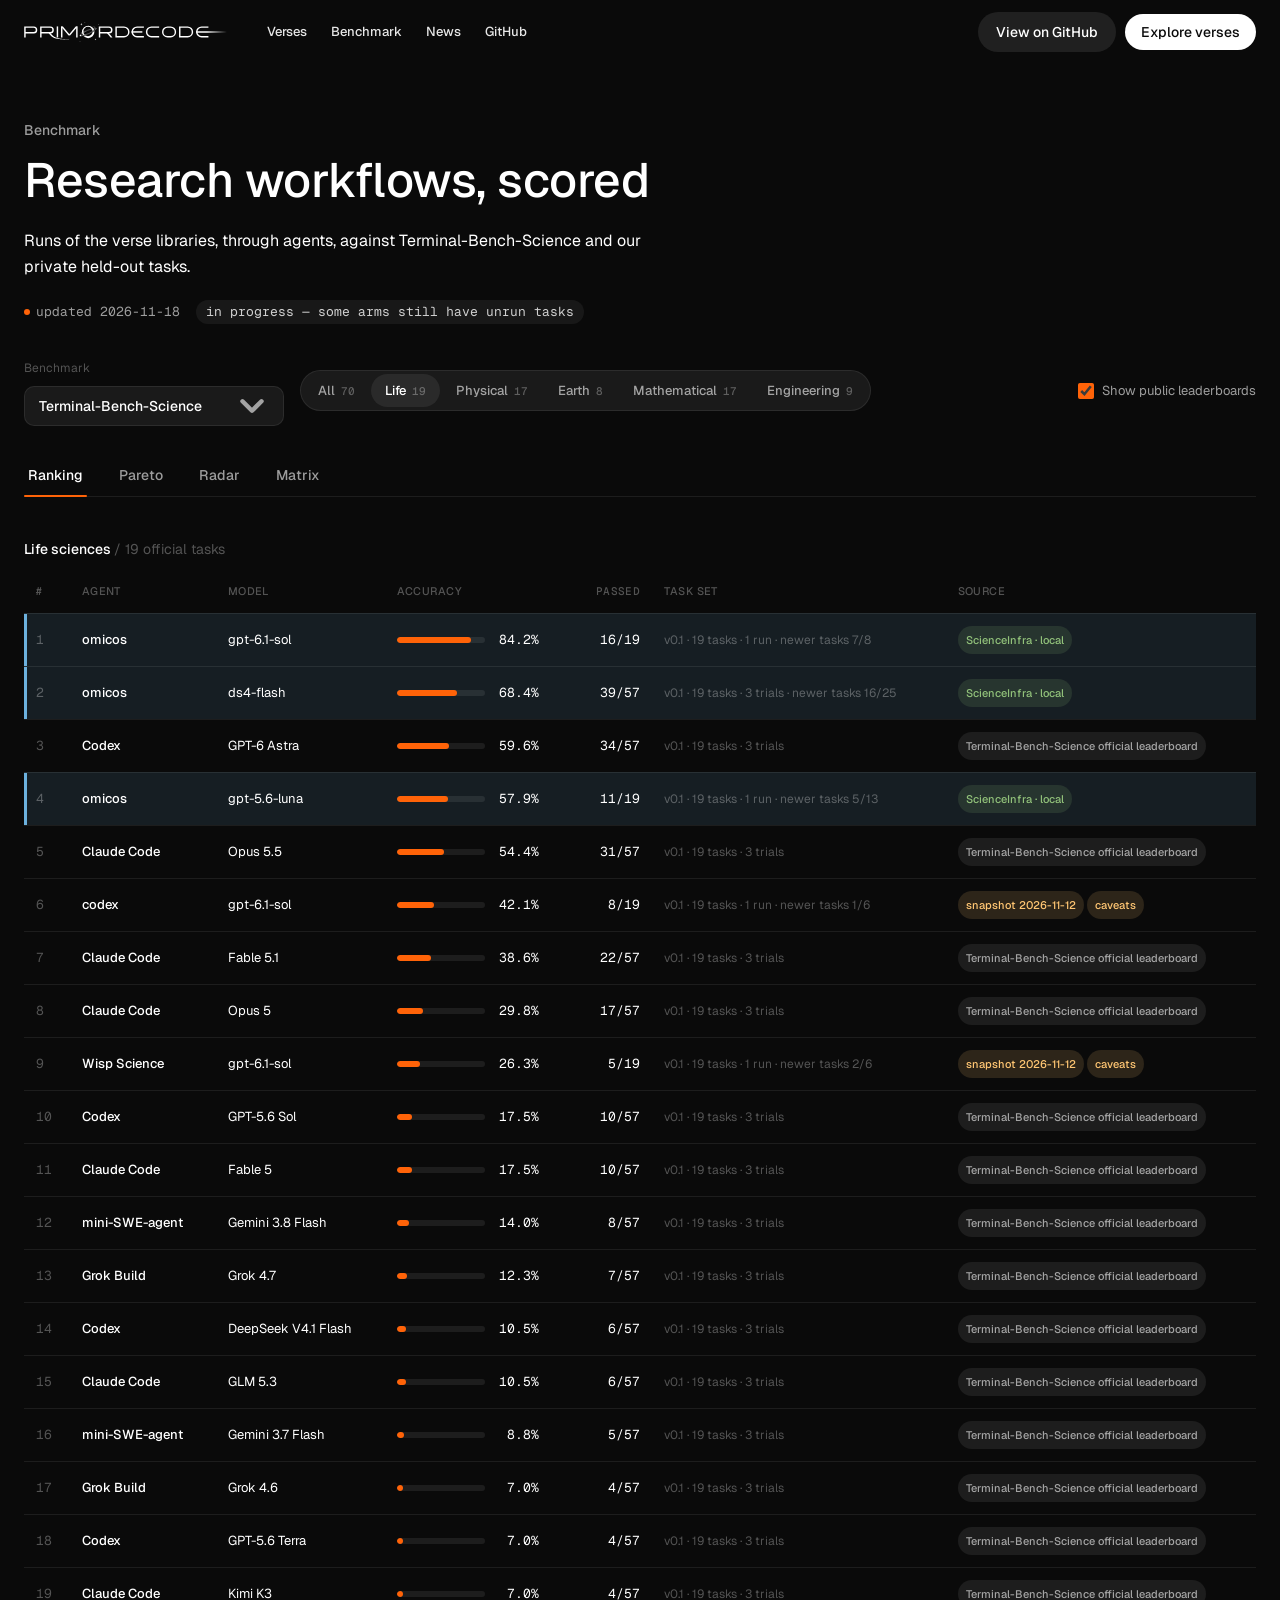
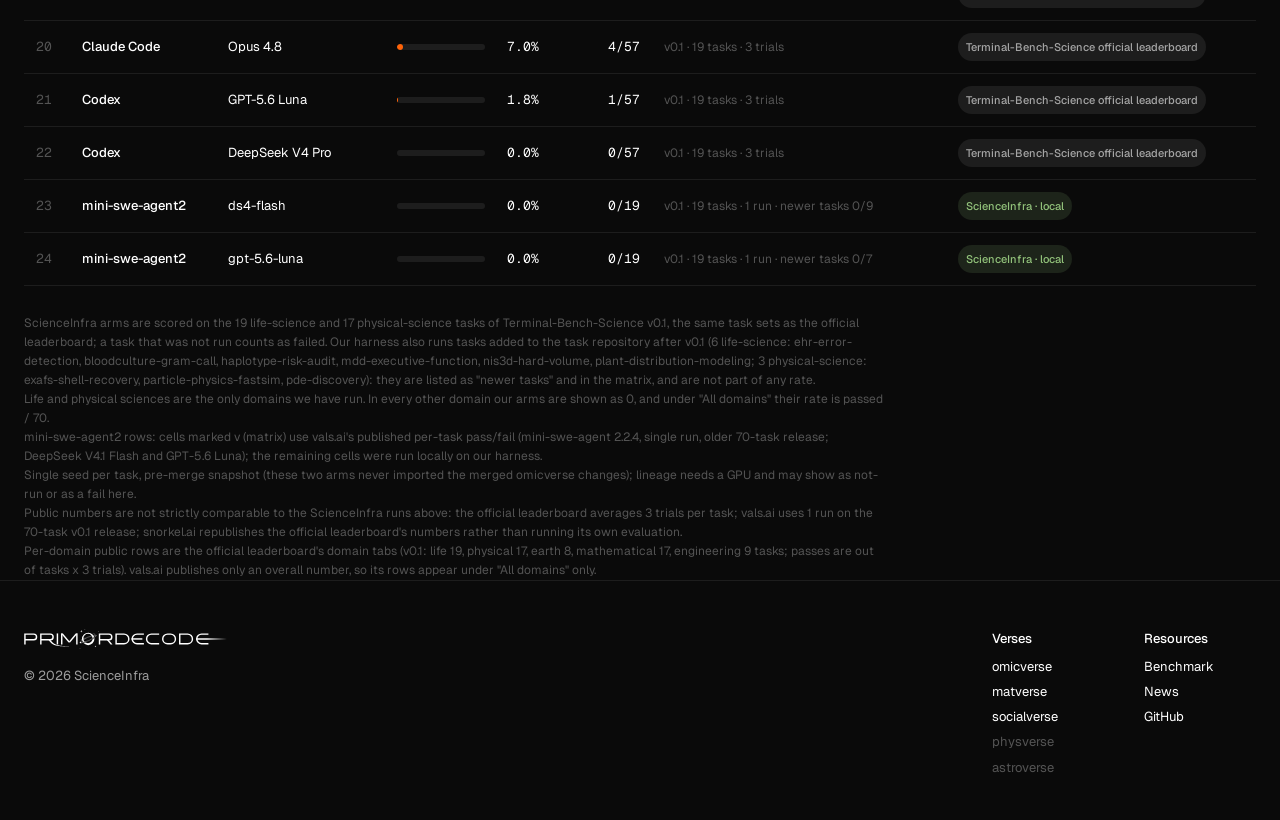
==== commit 49ccb19f: "benchmark: turn physical sciences on (real local run data, not coming_soon) - official-domains.json:" ====
--- a/public/benchmark/index.html
+++ b/public/benchmark/index.html
@@ -50,9 +50,6 @@
 .links a{font-size:13px;line-height:19.5px;font-weight:500;padding:6px 12px;color:var(--fg);opacity:.9;transition:opacity .15s}
 .links a:hover{opacity:1}
 .nav-cta{margin-left:auto;display:flex;align-items:center;gap:9px}
-/* phone menu: a checkbox + label, so it works on every page without script */
-.nav-toggle{position:absolute;opacity:0;pointer-events:none;width:0;height:0}
-.menu-btn{display:none}
 .btn{display:inline-flex;align-items:center;justify-content:center;gap:6px;border-radius:9999px;font-size:14px;line-height:20px;font-weight:500;white-space:nowrap;transition:background .15s,opacity .15s}
 .btn-dark{background:var(--btn-dark);color:var(--fg)}
 .btn-dark:hover{background:#2a2a2a}
@@ -163,17 +160,8 @@
   .substrate{grid-template-columns:1fr}
 }
 @media (max-width:768px){
-  .links{display:none;position:absolute;top:64px;left:0;right:0;margin:0;flex-direction:column;padding:4px 16px 12px;background:rgba(10,10,10,.96);backdrop-filter:blur(12px);-webkit-backdrop-filter:blur(12px);border-bottom:1px solid var(--hair)}
-  .links a{font-size:16px;line-height:24px;padding:14px 4px;opacity:1;border-top:1px solid var(--hair)}
-  .links a:first-child{border-top:none}
-  .nav-toggle:checked ~ .links{display:flex}
+  .links{display:none}
   .nav-cta .btn-dark{display:none}
-  .menu-btn{display:flex;flex-direction:column;align-items:center;justify-content:center;gap:6px;width:40px;height:40px;margin-left:4px;margin-right:-10px;border-radius:9999px;cursor:pointer;flex:none}
-  .menu-btn span{display:block;width:18px;height:1.5px;border-radius:1px;background:var(--fg);transition:transform .2s}
-  .nav-toggle:checked ~ .menu-btn span:first-child{transform:translateY(3.75px) rotate(45deg)}
-  .nav-toggle:checked ~ .menu-btn span:last-child{transform:translateY(-3.75px) rotate(-45deg)}
-  .nav-toggle:focus-visible ~ .menu-btn{outline:2px solid var(--fg);outline-offset:2px}
-  header:has(.nav-toggle:checked){background:rgba(10,10,10,.96)}
   .hero{padding-top:112px}
   h1{font-size:36px;line-height:39.6px;letter-spacing:-.36px}
   .caret{height:28px;vertical-align:-4px}
@@ -185,11 +173,6 @@
   .head-row{flex-direction:column;align-items:flex-start}
   .section{padding-top:80px}
   .tile{height:auto;min-height:160px}
-}
-/* narrow phones: the wordmark, the button and the menu icon do not all fit */
-@media (max-width:480px){
-  .nav-cta{display:none}
-  .menu-btn{margin-left:auto}
 }
 @media (prefers-reduced-motion:reduce){
   *{transition:none!important;animation:none!important}
@@ -412,8 +395,7 @@
   <div class="wrap">
     <a class="logo" href="/" aria-label="PrimorDecode — ScienceInfra home"><svg aria-hidden="true" focusable="false" xmlns="http://www.w3.org/2000/svg" viewBox="-2.0 -40.0 1841.00 181.0" role="img" aria-label="PrimorDecode 源境解码"><g transform="translate(0.00,0)"><path d="M 6.5,100.0 L 6.5,6.5 L 86.25,6.5 A 25.25 25.25 0 0 1 111.5,31.75 L 111.5,31.75 A 25.25 25.25 0 0 1 86.25,57.0 L 6.5,57.0" fill="none" stroke="currentColor" stroke-width="13.00" stroke-linecap="butt" stroke-linejoin="miter"/></g><g transform="translate(144.00,0)"><path d="M 6.5,100.0 L 6.5,6.5 L 92.25,6.5 A 25.25 25.25 0 0 1 117.5,31.75 L 117.5,31.75 A 25.25 25.25 0 0 1 92.25,57.0 L 6.5,57.0" fill="none" stroke="currentColor" stroke-width="13.00" stroke-linecap="butt" stroke-linejoin="miter"/><path d="M 77.27,61.18 L 78.02,62.08 L 78.77,62.96 L 79.50,63.85 L 80.23,64.72 L 80.96,65.59 L 81.68,66.45 L 82.39,67.31 L 83.10,68.16 L 83.80,69.00 L 84.50,69.84 L 85.19,70.67 L 85.88,71.49 L 86.57,72.30 L 87.25,73.11 L 87.94,73.92 L 88.62,74.71 L 89.30,75.51 L 89.98,76.29 L 90.65,77.07 L 91.33,77.84 L 92.01,78.61 L 92.68,79.37 L 93.36,80.12 L 94.04,80.87 L 94.72,81.61 L 95.41,82.35 L 96.09,83.08 L 96.78,83.81 L 97.48,84.52 L 98.18,85.23 L 98.89,85.92 L 99.61,86.61 L 100.34,87.28 L 101.07,87.95 L 101.82,88.61 L 102.56,89.26 L 103.32,89.90 L 104.08,90.53 L 104.85,91.16 L 105.63,91.78 L 106.42,92.38 L 107.21,92.99 L 108.02,93.58 L 108.83,94.16 L 109.65,94.74 L 110.48,95.30 L 111.32,95.86 L 112.17,96.41 L 113.02,96.96 L 113.89,97.49 L 114.77,98.02 L 115.66,98.53 L 116.56,99.04 L 117.47,99.54 L 118.39,100.04 L 119.32,100.52 L 120.27,100.99 L 121.22,101.46 L 122.19,101.92 L 123.17,102.37 L 124.16,102.81 L 125.17,103.25 L 126.18,103.68 L 127.22,104.10 L 128.26,104.51 L 129.32,104.91 L 130.39,105.30 L 131.48,105.69 L 132.59,106.07 L 133.70,106.45 L 134.84,106.81 L 135.99,107.17 L 137.16,107.52 L 138.34,107.86 L 139.54,108.20 L 140.76,108.53 L 141.99,108.86 L 143.24,109.17 L 144.52,109.48 L 145.81,109.79 L 147.12,110.08 L 148.45,110.38 L 149.80,110.66 L 151.17,110.94 L 152.56,111.21 L 153.97,111.48 L 155.41,111.74 L 156.86,112.00 L 158.34,112.25 L 159.84,112.49 L 161.37,112.73 L 162.92,112.96 L 164.49,113.19 L 166.09,113.41 L 167.71,113.63 L 169.36,113.84 L 171.03,114.05 L 172.73,114.25 L 174.46,114.45 L 176.21,114.64 L 177.99,114.83 L 179.80,115.01 L 181.64,115.19 L 183.51,115.36 L 185.40,115.53 L 187.33,115.69 L 189.28,115.85 L 191.26,116.01 L 193.28,116.16 L 195.33,116.31 L 197.40,116.45 L 199.51,116.59 L 201.66,116.73 L 203.83,116.86 L 206.04,116.98 L 208.28,117.11 L 210.56,117.22 L 212.87,117.34 L 215.21,117.45 L 217.59,117.56 L 220.01,117.66 L 222.46,117.76 L 224.94,117.86 L 227.47,117.95 L 230.03,118.04 L 232.63,118.13 L 235.26,118.21 L 237.94,118.29 L 240.65,118.37 L 243.40,118.44 L 246.19,118.51 L 249.02,118.58 L 251.90,118.64 L 254.81,118.70 L 257.76,118.76 L 260.75,118.82 L 263.79,118.87 L 266.87,118.92 L 269.99,118.96 L 273.15,119.01 L 276.36,119.05 L 279.61,119.09 L 282.90,119.12 L 286.24,119.16 L 289.62,119.19 L 293.05,119.22 L 296.53,119.24 L 300.05,119.27 L 303.61,119.29 L 307.22,119.31 L 310.88,119.33 L 314.59,119.34 L 318.35,119.36 L 322.15,119.37 L 326.00,119.38 L 329.90,119.39 L 333.85,119.39 L 337.85,119.40 L 341.90,119.40 L 346.00,119.40 L 346.00,118.60 L 341.90,118.60 L 337.85,118.59 L 333.85,118.58 L 329.90,118.56 L 326.00,118.54 L 322.15,118.51 L 318.35,118.48 L 314.60,118.45 L 310.89,118.41 L 307.23,118.36 L 303.62,118.31 L 300.06,118.25 L 296.54,118.19 L 293.07,118.13 L 289.64,118.06 L 286.26,117.98 L 282.92,117.90 L 279.63,117.82 L 276.39,117.73 L 273.18,117.63 L 270.02,117.53 L 266.91,117.43 L 263.83,117.32 L 260.80,117.20 L 257.81,117.08 L 254.86,116.96 L 251.96,116.83 L 249.09,116.69 L 246.27,116.55 L 243.48,116.40 L 240.74,116.25 L 238.03,116.10 L 235.37,115.94 L 232.74,115.77 L 230.15,115.60 L 227.60,115.42 L 225.09,115.24 L 222.61,115.06 L 220.18,114.87 L 217.78,114.67 L 215.41,114.47 L 213.08,114.26 L 210.79,114.05 L 208.53,113.83 L 206.31,113.61 L 204.12,113.38 L 201.96,113.14 L 199.84,112.91 L 197.76,112.66 L 195.70,112.41 L 193.68,112.16 L 191.70,111.90 L 189.74,111.63 L 187.82,111.36 L 185.92,111.09 L 184.06,110.81 L 182.23,110.52 L 180.43,110.23 L 178.66,109.93 L 176.92,109.63 L 175.21,109.32 L 173.53,109.01 L 171.88,108.69 L 170.26,108.37 L 168.66,108.04 L 167.09,107.70 L 165.55,107.36 L 164.04,107.02 L 162.55,106.67 L 161.09,106.32 L 159.66,105.96 L 158.25,105.59 L 156.87,105.22 L 155.51,104.84 L 154.18,104.46 L 152.87,104.08 L 151.59,103.69 L 150.33,103.29 L 149.09,102.89 L 147.88,102.48 L 146.69,102.07 L 145.52,101.66 L 144.37,101.24 L 143.25,100.81 L 142.14,100.38 L 141.06,99.94 L 140.00,99.50 L 138.96,99.06 L 137.94,98.61 L 136.93,98.16 L 135.95,97.70 L 134.99,97.23 L 134.04,96.77 L 133.11,96.29 L 132.20,95.82 L 131.30,95.34 L 130.43,94.85 L 129.56,94.36 L 128.72,93.87 L 127.89,93.37 L 127.07,92.86 L 126.27,92.35 L 125.48,91.84 L 124.70,91.33 L 123.94,90.80 L 123.19,90.28 L 122.45,89.75 L 121.72,89.21 L 121.00,88.67 L 120.29,88.13 L 119.59,87.58 L 118.90,87.02 L 118.22,86.46 L 117.55,85.90 L 116.89,85.33 L 116.23,84.76 L 115.58,84.18 L 114.93,83.59 L 114.29,83.00 L 113.65,82.40 L 113.02,81.80 L 112.39,81.19 L 111.77,80.58 L 111.15,79.96 L 110.53,79.34 L 109.91,78.71 L 109.29,78.07 L 108.67,77.43 L 108.05,76.78 L 107.43,76.13 L 106.81,75.47 L 106.18,74.82 L 105.54,74.15 L 104.91,73.48 L 104.28,72.80 L 103.64,72.11 L 103.01,71.41 L 102.37,70.70 L 101.73,69.98 L 101.09,69.26 L 100.45,68.52 L 99.80,67.78 L 99.15,67.02 L 98.49,66.26 L 97.83,65.49 L 97.17,64.71 L 96.50,63.92 L 95.83,63.12 L 95.15,62.31 L 94.47,61.49 L 93.78,60.67 L 93.08,59.83 L 92.38,58.99 L 91.67,58.14 L 90.95,57.27 L 90.22,56.40 L 89.49,55.52 L 88.74,54.63 L 87.99,53.73 L 87.23,52.82 Z" fill="currentColor"/></g><g transform="translate(294.00,0)"><path d="M 6.5,0 L 6.5,100.0" fill="none" stroke="currentColor" stroke-width="13.00" stroke-linecap="butt" stroke-linejoin="miter"/></g><g transform="translate(333.00,0)"><path d="M 6.5,0 L 6.5,100.0" fill="none" stroke="currentColor" stroke-width="13.00" stroke-linecap="butt" stroke-linejoin="miter"/><path d="M 143.5,0 L 143.5,100.0" fill="none" stroke="currentColor" stroke-width="13.00" stroke-linecap="butt" stroke-linejoin="miter"/><path d="M 0.00,0.00 L 16.97,0.00 L 83.49,79.27 L 66.51,79.27 Z" fill="currentColor"/><path d="M 133.03,0.00 L 150.00,0.00 L 83.49,79.27 L 66.51,79.27 Z" fill="currentColor"/></g><g transform="translate(523.00,0)"><g><defs><clipPath id="pdw-band-h"><path clip-rule="evenodd" d="M -200,-200 H 320 V 320 H -200 Z M 127.888,29.971 A 295.856 295.856 0 0 1 -6.987,90.022 L -8.414,81.541 A 287.256 287.256 0 0 0 122.541,23.236 Z"/></clipPath><clipPath id="pdw-comp-h"><path clip-rule="evenodd" d="M -200,-200 H 320 V 320 H -200 Z M -3.679,82.029 A 9.8 9.8 0 1 0 -23.279,82.029 A 9.8 9.8 0 1 0 -3.679,82.029 Z"/></clipPath></defs><g clip-path="url(#pdw-band-h)"><g clip-path="url(#pdw-comp-h)"><path d="M -15.257,81.725 A 7.830 7.830 0 0 1 -13.214,73.396 A 291.556 291.556 0 0 1 119.700,14.219 A 7.830 7.830 0 0 1 127.257,18.275" fill="none" stroke="currentColor" stroke-width="3.0" stroke-linecap="round"/><path d="M -16.748,68.541 A 297.556 297.556 0 0 1 39.787,33.254 A 1099.036 1099.036 0 0 1 -16.748,68.541 Z" fill="currentColor"/><path d="M -15.382,61.775 A 302.056 302.056 0 0 1 21.925,37.390 A 236.413 236.413 0 0 1 -15.382,61.775 Z" fill="currentColor"/><path d="M -12.328,53.882 A 306.556 306.556 0 0 1 7.915,40.344 A 60.567 60.567 0 0 1 -12.328,53.882 Z" fill="currentColor"/><path d="M 112.00,50.00 A 56.0 56.0 0 1 0 0.00,50.00 A 56.0 56.0 0 1 0 112.00,50.00 Z M 95.80,46.00 A 42.0 42.0 0 1 0 11.80,46.00 A 42.0 42.0 0 1 0 95.80,46.00 Z" fill="currentColor" fill-rule="evenodd"/></g></g><path d="M 127.257,18.275 A 7.830 7.830 0 0 1 125.214,26.604 A 291.556 291.556 0 0 1 -7.700,85.781 A 7.830 7.830 0 0 1 -15.257,81.725" fill="none" stroke="currentColor" stroke-width="3.0" stroke-linecap="round"/><circle cx="-13.48" cy="82.03" r="7.0" fill="currentColor"/><circle cx="101.03" cy="3.62" r="1.9" fill="currentColor"/><circle cx="112.38" cy="9.44" r="1.7" fill="currentColor"/><circle cx="94.58" cy="-1.03" r="1.5" fill="currentColor"/><circle cx="113.91" cy="3.05" r="1.5" fill="currentColor"/><path d="M -6.000,-31.000 A 11.000 11.000 0 0 0 5.000,-20.000 A 11.000 11.000 0 0 0 -6.000,-9.000 A 11.000 11.000 0 0 0 -17.000,-20.000 A 11.000 11.000 0 0 0 -6.000,-31.000 Z" fill="currentColor"/><path d="M 122.000,110.000 A 8.000 8.000 0 0 0 130.000,118.000 A 8.000 8.000 0 0 0 122.000,126.000 A 8.000 8.000 0 0 0 114.000,118.000 A 8.000 8.000 0 0 0 122.000,110.000 Z" fill="currentColor"/><circle cx="26.00" cy="-34.00" r="2.6" fill="currentColor"/><circle cx="148.00" cy="-20.00" r="2.6" fill="currentColor"/><circle cx="-18.00" cy="136.00" r="2.2" fill="currentColor"/></g></g><g transform="translate(675.00,0)"><path d="M 6.5,100.0 L 6.5,6.5 L 92.25,6.5 A 25.25 25.25 0 0 1 117.5,31.75 L 117.5,31.75 A 25.25 25.25 0 0 1 92.25,57.0 L 6.5,57.0" fill="none" stroke="currentColor" stroke-width="13.00" stroke-linecap="butt" stroke-linejoin="miter"/><path d="M 65.49,50.50 L 82.46,50.50 L 124.00,100.00 L 107.03,100.00 Z" fill="currentColor"/></g><g transform="translate(825.00,0)"><path d="M 6.5,93.5 L 6.5,6.5 L 78.0,6.5 A 43.5 43.5 0 0 1 121.5,50.0 L 121.5,50.0 A 43.5 43.5 0 0 1 78.0,93.5 Z" fill="none" stroke="currentColor" stroke-width="13.00" stroke-linecap="butt" stroke-linejoin="miter"/></g><g transform="translate(971.00,0)"><path d="M 112,6.5 L 50.0,6.5 A 43.5 43.5 0 0 0 6.5,50.0 L 6.5,50.0 A 43.5 43.5 0 0 0 50.0,93.5 L 112,93.5" fill="none" stroke="currentColor" stroke-width="13.00" stroke-linecap="butt" stroke-linejoin="miter"/><path d="M 0,50 L 98,50" fill="none" stroke="currentColor" stroke-width="13.00" stroke-linecap="butt" stroke-linejoin="miter"/></g><g transform="translate(1101.00,0)"><path d="M 120,6.5 L 50.0,6.5 A 43.5 43.5 0 0 0 6.5,50.0 L 6.5,50.0 A 43.5 43.5 0 0 0 50.0,93.5 L 120,93.5" fill="none" stroke="currentColor" stroke-width="13.00" stroke-linecap="butt" stroke-linejoin="miter"/></g><g transform="translate(1247.00,0)"><path d="M 50.0,6.5 L 78.0,6.5 A 43.5 43.5 0 0 1 121.5,50.0 L 121.5,50.0 A 43.5 43.5 0 0 1 78.0,93.5 L 50.0,93.5 A 43.5 43.5 0 0 1 6.5,50.0 L 6.5,50.0 A 43.5 43.5 0 0 1 50.0,6.5 Z" fill="none" stroke="currentColor" stroke-width="13.00" stroke-linecap="butt" stroke-linejoin="miter"/></g><g transform="translate(1401.00,0)"><path d="M 6.5,93.5 L 6.5,6.5 L 78.0,6.5 A 43.5 43.5 0 0 1 121.5,50.0 L 121.5,50.0 A 43.5 43.5 0 0 1 78.0,93.5 Z" fill="none" stroke="currentColor" stroke-width="13.00" stroke-linecap="butt" stroke-linejoin="miter"/></g><g transform="translate(1555.00,0)"><path d="M 112,6.5 L 50.0,6.5 A 43.5 43.5 0 0 0 6.5,50.0 L 6.5,50.0 A 43.5 43.5 0 0 0 50.0,93.5 L 112,93.5" fill="none" stroke="currentColor" stroke-width="13.00" stroke-linecap="butt" stroke-linejoin="miter"/><path d="M 0.00,43.50 L 98.00,43.50 L 282.00,49.60 L 282.00,50.40 L 98.00,56.50 L 0.00,56.50 Z" fill="currentColor"/></g></svg>
 </a>
-    <input type="checkbox" id="nav-toggle" class="nav-toggle" aria-label="Open menu">
-    <nav class="links" aria-label="Main" onclick="document.getElementById('nav-toggle').checked=false">
+    <nav class="links" aria-label="Main">
       <a href="#verses">Verses</a>
       <a href="/benchmark/">Benchmark</a>
       <a href="/news/">News</a>
@@ -423,7 +405,6 @@
       <a class="btn btn-dark btn-nav" href="https://github.com/scienceinfra" target="_blank" rel="noopener">View on GitHub</a>
       <a class="btn btn-light btn-nav-light" href="#verses">Explore verses</a>
     </div>
-    <label class="menu-btn" for="nav-toggle" aria-hidden="true"><span></span><span></span></label>
   </div>
 </header>
 
@@ -580,37 +561,47 @@
 
   // ---------------------------------------------------------------- RANKING
 
-  // One score per row for the selected domain. Our arms have only run life
-  // sciences: every other domain counts as 0, and "All domains" counts the
-  // unrun official tasks as failed, so no cell is left empty.
-  // Our harness runs the task repository's current life-science set (25 tasks);
-  // the official leaderboard is v0.1, which has 19 of them. Scores are computed on
-  // those 19 so they line up with the public rows; the newer tasks are reported
-  // separately and never enter the rate.
-  function splitTasks(d, off) {
-    const v01 = new Set(off.life_v01_tasks);
+  // One score per row for the selected domain. Our arms have real runs for
+  // life and physical sciences: every other domain counts as 0, and "All
+  // domains" counts the unrun official tasks as failed, so no cell is left
+  // empty.
+  // Our harness runs the task repository's current life-science (25) and
+  // physical-science (20) sets; the official leaderboard is v0.1, which has
+  // 19 and 17 of them respectively. Scores are computed on those so they line
+  // up with the public rows; the newer tasks are reported separately and
+  // never enter the rate.
+  const V01_KEYS = { life: 'life_v01_tasks', physical: 'physical_v01_tasks' };
+  const LOCAL_DOMAINS = ['life', 'physical'];   // domains we have real local run data for
+
+  function splitTasks(d, off, dom) {
+    let v01;
+    if (dom === 'all') {
+      v01 = new Set(LOCAL_DOMAINS.flatMap((x) => off[V01_KEYS[x]] || []));
+    } else {
+      v01 = new Set(off[V01_KEYS[dom]] || []);
+    }
     return { v01: d.tasks.filter((t) => v01.has(t.name)), newer: d.tasks.filter((t) => !v01.has(t.name)) };
   }
   const passCount = (a, tasks) => tasks.filter((t) => (a.per_task[t.id] || {}).status === 'pass').length;
 
   // Arms with repeated runs carry per-task trials; scored like the official
-  // leaderboard: passes over all trials (19 tasks x 3 = 57).
+  // leaderboard: passes over all trials (e.g. life 19 tasks x 3 = 57).
   const trialsOf = (a, tasks) => tasks.flatMap((t) => (a.per_task[t.id] || {}).trials || []);
   const hasTrials = (a, tasks) => tasks.every((t) => ((a.per_task[t.id] || {}).trials || []).length > 1);
 
   function localScore(a, dom, split) {
-    if (dom === 'life' && hasTrials(a, split.v01)) {
+    if (LOCAL_DOMAINS.includes(dom) && hasTrials(a, split.v01)) {
       const tr = trialsOf(a, split.v01), passed = tr.filter((x) => x.pass).length;
       return { acc: (100 * passed) / tr.length, passed, total: tr.length, run: true, trials: Math.round(tr.length / split.v01.length) };
     }
     const passed = passCount(a, split.v01);
-    if (dom === 'life') return { acc: (100 * passed) / split.v01.length, passed, total: split.v01.length, run: true };
+    if (LOCAL_DOMAINS.includes(dom)) return { acc: (100 * passed) / split.v01.length, passed, total: split.v01.length, run: true };
     if (dom === 'all') return { acc: (100 * passed) / DOMAIN.all.tasks, passed, total: DOMAIN.all.tasks, run: true, partial: true };
     return { acc: 0, passed: 0, total: DOMAIN[dom].tasks, run: false };
   }
 
   function buildRows(d, pub, off, dom) {
-    const split = splitTasks(d, off);
+    const split = splitTasks(d, off, dom);
     const rows = d.arms.map((a) => {
       const sc = localScore(a, dom, split);
       const newerRun = split.newer.filter((t) => a.per_task[t.id] && a.per_task[t.id].status !== 'not_run').length;
@@ -618,7 +609,9 @@
       return {
         agent: a.agent, model: a.model, acc: sc.acc, tasksStr: ratio(sc.passed, sc.total), run: sc.run, kind: 'local',
         sourceHtml: sourceChip(a) + (a.caveat ? ` <span title="${esc(a.caveat)}" class="chip chip-snapshot" style="cursor:help">caveats</span>` : ''),
-        taskSet: !sc.run ? 'not run · counted as 0' : sc.partial ? 'v0.1 · life 19 run · other 51 counted as 0' : `v0.1 · 19 tasks · ${sc.trials ? sc.trials + ' trials' : '1 run'}${newer}`,
+        taskSet: !sc.run ? 'not run · counted as 0' : sc.partial
+          ? (() => { const n = LOCAL_DOMAINS.reduce((s, x) => s + DOMAIN[x].tasks, 0); return `v0.1 · ${LOCAL_DOMAINS.join('+')} ${n} run · other ${DOMAIN.all.tasks - n} counted as 0`; })()
+          : `v0.1 · ${DOMAIN[dom].tasks} tasks · ${sc.trials ? sc.trials + ' trials' : '1 run'}${newer}`,
         cost: null,
       };
     });
@@ -698,7 +691,7 @@
     }
     if (perAttempt) {
       const d = await loadTbs();
-      const split = splitTasks(d, off);
+      const split = splitTasks(d, off, dom);
       for (const a of d.arms) {
         let cells, y;
         if (hasTrials(a, split.v01)) { cells = trialsOf(a, split.v01); y = (100 * cells.filter((x) => x.pass).length) / cells.length; }
@@ -786,7 +779,7 @@
       return { r, style, points: AXES.map((a, i) => pt(i, r.v[a] / 100).map((n) => n.toFixed(1)).join(',')).join(' ') };
     });
     const sub = state.domain === 'life' ? (() => {
-      const split = splitTasks(d, off);
+      const split = splitTasks(d, off, 'life');
       return `<p class="bench-caption" style="margin-top:36px">Life sciences by sub-field <span class="sub">/ ScienceInfra arms, v0.1 tasks</span></p><div class="radar-grid">${SUBDOMAIN_ORDER.map((sf) => {
         const ts = split.v01.filter((t) => t.subdomain === sf);
         return barCard(`${SUBDOMAIN_LABEL[sf]} · ${ts.length} task${ts.length === 1 ? '' : 's'}`, d.arms
@@ -853,9 +846,9 @@
     const off = await loadOfficialDomains();
     const om = await loadOfficialMatrix();
     const pub = state.showPublic ? await loadPublic() : null;
-    const split = splitTasks(d, off);
+    const dom = state.domain;
+    const split = splitTasks(d, off, dom);
     const idOf = Object.fromEntries(d.tasks.map((t) => [t.name, t.id]));
-    const dom = state.domain;
     const cols = om.tasks.map((t, i) => ({ ...t, i })).filter((t) => dom === 'all' || t.domain === dom);
     const rate = (cells) => { const n = cells.reduce((a, c) => a + (c.n || 1), 0); return n ? (100 * cells.reduce((a, c) => a + c.k, 0)) / n : 0; };
     // a task one of our arms did not run counts as 0 out of 0 runs
@@ -874,10 +867,11 @@
     }
     rows.sort((a, b) => b.acc - a.acc || (a.kind === 'local') - (b.kind === 'local'));
     let html = heat(rows, cols, `Task matrix <span class="sub">/ ${esc(DOMAIN[dom].label)} / ${cols.length} tasks</span>`);
-    if ((dom === 'all' || dom === 'life') && split.newer.length) {
+    if ((dom === 'all' || LOCAL_DOMAINS.includes(dom)) && split.newer.length) {
       const nrows = d.arms.map((a) => { const cells = split.newer.map((t) => localCell(a, t)); return { kind: 'local', agent: a.agent, model: a.model, cells, acc: rate(cells) }; })
         .sort((a, b) => b.acc - a.acc);
-      html += `<div style="margin-top:36px">${heat(nrows, split.newer, `Life-science tasks added after v0.1 <span class="sub">/ ${split.newer.length} tasks / ScienceInfra arms only, not part of any rate above</span>`)}</div>`;
+      const label = dom === 'all' ? 'Tasks added after v0.1' : `${DOMAIN[dom].label} tasks added after v0.1`;
+      html += `<div style="margin-top:36px">${heat(nrows, split.newer, `${label} <span class="sub">/ ${split.newer.length} tasks / ScienceInfra arms only, not part of any rate above</span>`)}</div>`;
     }
     el.innerHTML = html + `<p class="bench-note">Cells show runs solved. Public rows are the official leaderboard's 3 trials per task; ScienceInfra rows show the runs we made per task (omicos + ds4-flash: 3; others: 1), and 0/0 marks a task that was not run and is counted as 0.</p>`;
   }
@@ -920,8 +914,8 @@
   async function renderTbsFootnote() {
     const d = await loadTbs();
     const notes = [
-      `ScienceInfra arms are scored on the 19 life-science tasks of Terminal-Bench-Science v0.1, the same task set as the official leaderboard; a task that was not run counts as failed. Our harness also runs 6 life-science tasks added to the task repository after v0.1 (ehr-error-detection, bloodculture-gram-call, haplotype-risk-audit, mdd-executive-function, nis3d-hard-volume, plant-distribution-modeling): they are listed as "newer tasks" and in the matrix, and are not part of any rate.`,
-      `Life sciences is the only domain we have run. In every other domain our arms are shown as 0, and under "All domains" their rate is passed / 70.`,
+      `ScienceInfra arms are scored on the 19 life-science and 17 physical-science tasks of Terminal-Bench-Science v0.1, the same task sets as the official leaderboard; a task that was not run counts as failed. Our harness also runs tasks added to the task repository after v0.1 (6 life-science: ehr-error-detection, bloodculture-gram-call, haplotype-risk-audit, mdd-executive-function, nis3d-hard-volume, plant-distribution-modeling; 3 physical-science: exafs-shell-recovery, particle-physics-fastsim, pde-discovery): they are listed as "newer tasks" and in the matrix, and are not part of any rate.`,
+      `Life and physical sciences are the only domains we have run. In every other domain our arms are shown as 0, and under "All domains" their rate is passed / 70.`,
       `mini-swe-agent2 rows: cells marked v (matrix) use vals.ai's published per-task pass/fail (mini-swe-agent 2.2.4, single run, older 70-task release; DeepSeek V4.1 Flash and GPT-5.6 Luna); the remaining cells were run locally on our harness.`,
     ];
     const caveatArm = d.arms.find((a) => a.caveat);
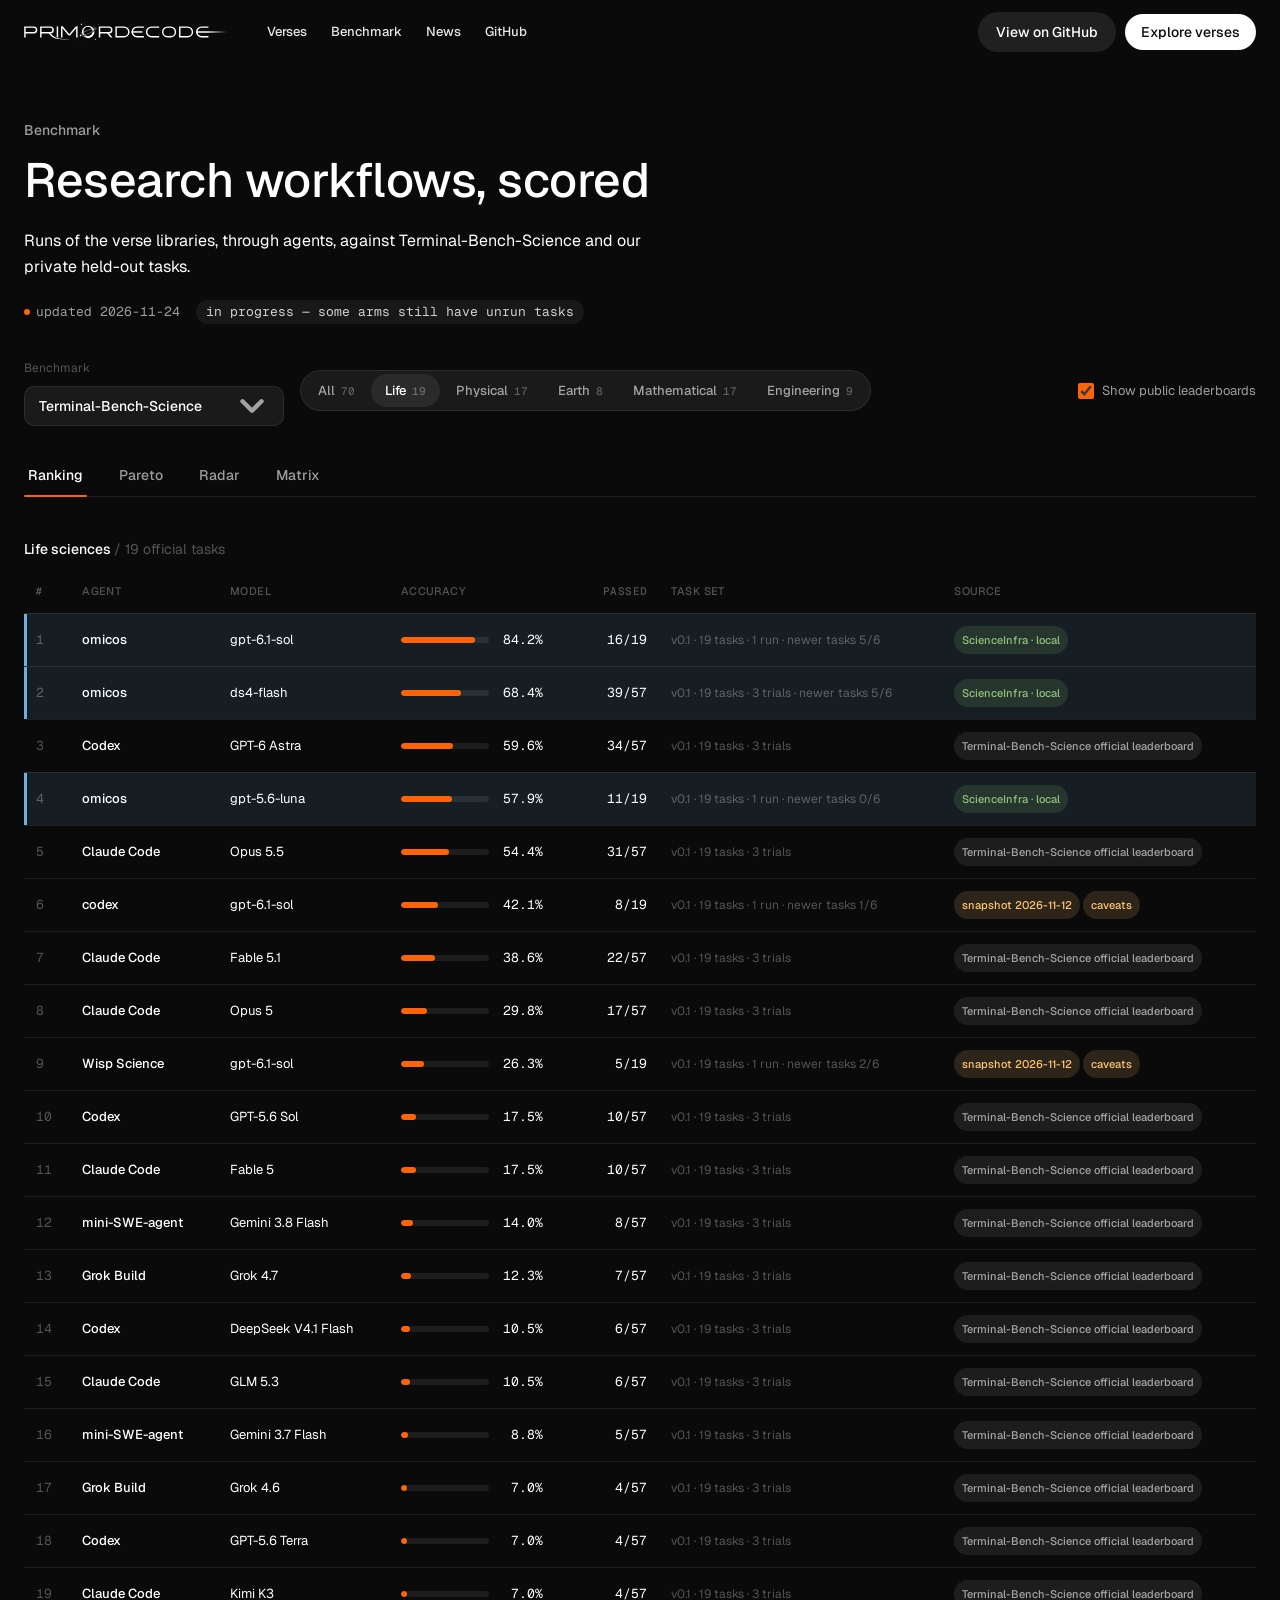
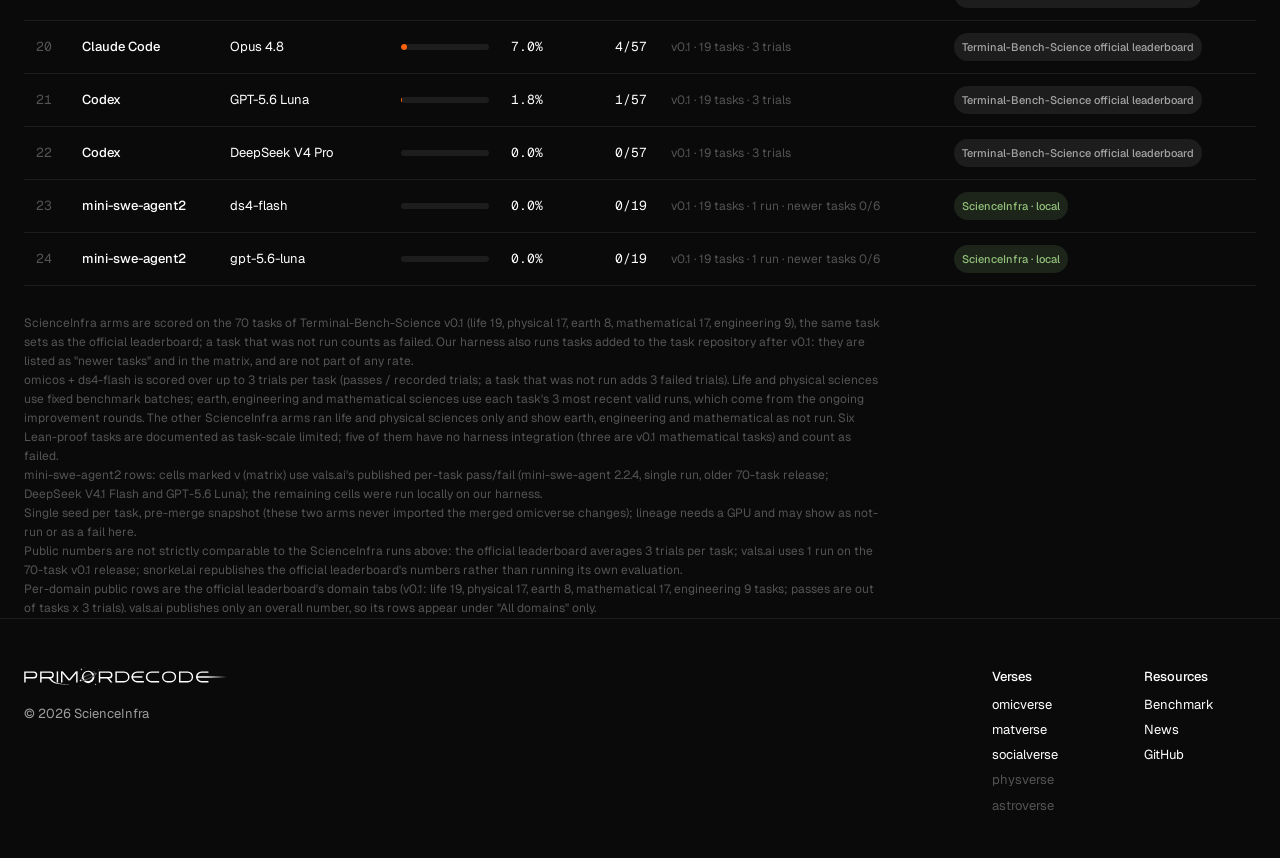
==== commit 5309d2c8: "benchmark: score all five TBS domains; 45-task held-out comparison incl. codex + gpt-6.2-sol Earth, " ====
--- a/public/benchmark/index.html
+++ b/public/benchmark/index.html
@@ -50,6 +50,9 @@
 .links a{font-size:13px;line-height:19.5px;font-weight:500;padding:6px 12px;color:var(--fg);opacity:.9;transition:opacity .15s}
 .links a:hover{opacity:1}
 .nav-cta{margin-left:auto;display:flex;align-items:center;gap:9px}
+/* phone menu: a checkbox + label, so it works on every page without script */
+.nav-toggle{position:absolute;opacity:0;pointer-events:none;width:0;height:0}
+.menu-btn{display:none}
 .btn{display:inline-flex;align-items:center;justify-content:center;gap:6px;border-radius:9999px;font-size:14px;line-height:20px;font-weight:500;white-space:nowrap;transition:background .15s,opacity .15s}
 .btn-dark{background:var(--btn-dark);color:var(--fg)}
 .btn-dark:hover{background:#2a2a2a}
@@ -160,8 +163,17 @@
   .substrate{grid-template-columns:1fr}
 }
 @media (max-width:768px){
-  .links{display:none}
+  .links{display:none;position:absolute;top:64px;left:0;right:0;margin:0;flex-direction:column;padding:4px 16px 12px;background:rgba(10,10,10,.96);backdrop-filter:blur(12px);-webkit-backdrop-filter:blur(12px);border-bottom:1px solid var(--hair)}
+  .links a{font-size:16px;line-height:24px;padding:14px 4px;opacity:1;border-top:1px solid var(--hair)}
+  .links a:first-child{border-top:none}
+  .nav-toggle:checked ~ .links{display:flex}
   .nav-cta .btn-dark{display:none}
+  .menu-btn{display:flex;flex-direction:column;align-items:center;justify-content:center;gap:6px;width:40px;height:40px;margin-left:4px;margin-right:-10px;border-radius:9999px;cursor:pointer;flex:none}
+  .menu-btn span{display:block;width:18px;height:1.5px;border-radius:1px;background:var(--fg);transition:transform .2s}
+  .nav-toggle:checked ~ .menu-btn span:first-child{transform:translateY(3.75px) rotate(45deg)}
+  .nav-toggle:checked ~ .menu-btn span:last-child{transform:translateY(-3.75px) rotate(-45deg)}
+  .nav-toggle:focus-visible ~ .menu-btn{outline:2px solid var(--fg);outline-offset:2px}
+  header:has(.nav-toggle:checked){background:rgba(10,10,10,.96)}
   .hero{padding-top:112px}
   h1{font-size:36px;line-height:39.6px;letter-spacing:-.36px}
   .caret{height:28px;vertical-align:-4px}
@@ -173,6 +185,11 @@
   .head-row{flex-direction:column;align-items:flex-start}
   .section{padding-top:80px}
   .tile{height:auto;min-height:160px}
+}
+/* narrow phones: the wordmark, the button and the menu icon do not all fit */
+@media (max-width:480px){
+  .nav-cta{display:none}
+  .menu-btn{margin-left:auto}
 }
 @media (prefers-reduced-motion:reduce){
   *{transition:none!important;animation:none!important}
@@ -395,7 +412,8 @@
   <div class="wrap">
     <a class="logo" href="/" aria-label="PrimorDecode — ScienceInfra home"><svg aria-hidden="true" focusable="false" xmlns="http://www.w3.org/2000/svg" viewBox="-2.0 -40.0 1841.00 181.0" role="img" aria-label="PrimorDecode 源境解码"><g transform="translate(0.00,0)"><path d="M 6.5,100.0 L 6.5,6.5 L 86.25,6.5 A 25.25 25.25 0 0 1 111.5,31.75 L 111.5,31.75 A 25.25 25.25 0 0 1 86.25,57.0 L 6.5,57.0" fill="none" stroke="currentColor" stroke-width="13.00" stroke-linecap="butt" stroke-linejoin="miter"/></g><g transform="translate(144.00,0)"><path d="M 6.5,100.0 L 6.5,6.5 L 92.25,6.5 A 25.25 25.25 0 0 1 117.5,31.75 L 117.5,31.75 A 25.25 25.25 0 0 1 92.25,57.0 L 6.5,57.0" fill="none" stroke="currentColor" stroke-width="13.00" stroke-linecap="butt" stroke-linejoin="miter"/><path d="M 77.27,61.18 L 78.02,62.08 L 78.77,62.96 L 79.50,63.85 L 80.23,64.72 L 80.96,65.59 L 81.68,66.45 L 82.39,67.31 L 83.10,68.16 L 83.80,69.00 L 84.50,69.84 L 85.19,70.67 L 85.88,71.49 L 86.57,72.30 L 87.25,73.11 L 87.94,73.92 L 88.62,74.71 L 89.30,75.51 L 89.98,76.29 L 90.65,77.07 L 91.33,77.84 L 92.01,78.61 L 92.68,79.37 L 93.36,80.12 L 94.04,80.87 L 94.72,81.61 L 95.41,82.35 L 96.09,83.08 L 96.78,83.81 L 97.48,84.52 L 98.18,85.23 L 98.89,85.92 L 99.61,86.61 L 100.34,87.28 L 101.07,87.95 L 101.82,88.61 L 102.56,89.26 L 103.32,89.90 L 104.08,90.53 L 104.85,91.16 L 105.63,91.78 L 106.42,92.38 L 107.21,92.99 L 108.02,93.58 L 108.83,94.16 L 109.65,94.74 L 110.48,95.30 L 111.32,95.86 L 112.17,96.41 L 113.02,96.96 L 113.89,97.49 L 114.77,98.02 L 115.66,98.53 L 116.56,99.04 L 117.47,99.54 L 118.39,100.04 L 119.32,100.52 L 120.27,100.99 L 121.22,101.46 L 122.19,101.92 L 123.17,102.37 L 124.16,102.81 L 125.17,103.25 L 126.18,103.68 L 127.22,104.10 L 128.26,104.51 L 129.32,104.91 L 130.39,105.30 L 131.48,105.69 L 132.59,106.07 L 133.70,106.45 L 134.84,106.81 L 135.99,107.17 L 137.16,107.52 L 138.34,107.86 L 139.54,108.20 L 140.76,108.53 L 141.99,108.86 L 143.24,109.17 L 144.52,109.48 L 145.81,109.79 L 147.12,110.08 L 148.45,110.38 L 149.80,110.66 L 151.17,110.94 L 152.56,111.21 L 153.97,111.48 L 155.41,111.74 L 156.86,112.00 L 158.34,112.25 L 159.84,112.49 L 161.37,112.73 L 162.92,112.96 L 164.49,113.19 L 166.09,113.41 L 167.71,113.63 L 169.36,113.84 L 171.03,114.05 L 172.73,114.25 L 174.46,114.45 L 176.21,114.64 L 177.99,114.83 L 179.80,115.01 L 181.64,115.19 L 183.51,115.36 L 185.40,115.53 L 187.33,115.69 L 189.28,115.85 L 191.26,116.01 L 193.28,116.16 L 195.33,116.31 L 197.40,116.45 L 199.51,116.59 L 201.66,116.73 L 203.83,116.86 L 206.04,116.98 L 208.28,117.11 L 210.56,117.22 L 212.87,117.34 L 215.21,117.45 L 217.59,117.56 L 220.01,117.66 L 222.46,117.76 L 224.94,117.86 L 227.47,117.95 L 230.03,118.04 L 232.63,118.13 L 235.26,118.21 L 237.94,118.29 L 240.65,118.37 L 243.40,118.44 L 246.19,118.51 L 249.02,118.58 L 251.90,118.64 L 254.81,118.70 L 257.76,118.76 L 260.75,118.82 L 263.79,118.87 L 266.87,118.92 L 269.99,118.96 L 273.15,119.01 L 276.36,119.05 L 279.61,119.09 L 282.90,119.12 L 286.24,119.16 L 289.62,119.19 L 293.05,119.22 L 296.53,119.24 L 300.05,119.27 L 303.61,119.29 L 307.22,119.31 L 310.88,119.33 L 314.59,119.34 L 318.35,119.36 L 322.15,119.37 L 326.00,119.38 L 329.90,119.39 L 333.85,119.39 L 337.85,119.40 L 341.90,119.40 L 346.00,119.40 L 346.00,118.60 L 341.90,118.60 L 337.85,118.59 L 333.85,118.58 L 329.90,118.56 L 326.00,118.54 L 322.15,118.51 L 318.35,118.48 L 314.60,118.45 L 310.89,118.41 L 307.23,118.36 L 303.62,118.31 L 300.06,118.25 L 296.54,118.19 L 293.07,118.13 L 289.64,118.06 L 286.26,117.98 L 282.92,117.90 L 279.63,117.82 L 276.39,117.73 L 273.18,117.63 L 270.02,117.53 L 266.91,117.43 L 263.83,117.32 L 260.80,117.20 L 257.81,117.08 L 254.86,116.96 L 251.96,116.83 L 249.09,116.69 L 246.27,116.55 L 243.48,116.40 L 240.74,116.25 L 238.03,116.10 L 235.37,115.94 L 232.74,115.77 L 230.15,115.60 L 227.60,115.42 L 225.09,115.24 L 222.61,115.06 L 220.18,114.87 L 217.78,114.67 L 215.41,114.47 L 213.08,114.26 L 210.79,114.05 L 208.53,113.83 L 206.31,113.61 L 204.12,113.38 L 201.96,113.14 L 199.84,112.91 L 197.76,112.66 L 195.70,112.41 L 193.68,112.16 L 191.70,111.90 L 189.74,111.63 L 187.82,111.36 L 185.92,111.09 L 184.06,110.81 L 182.23,110.52 L 180.43,110.23 L 178.66,109.93 L 176.92,109.63 L 175.21,109.32 L 173.53,109.01 L 171.88,108.69 L 170.26,108.37 L 168.66,108.04 L 167.09,107.70 L 165.55,107.36 L 164.04,107.02 L 162.55,106.67 L 161.09,106.32 L 159.66,105.96 L 158.25,105.59 L 156.87,105.22 L 155.51,104.84 L 154.18,104.46 L 152.87,104.08 L 151.59,103.69 L 150.33,103.29 L 149.09,102.89 L 147.88,102.48 L 146.69,102.07 L 145.52,101.66 L 144.37,101.24 L 143.25,100.81 L 142.14,100.38 L 141.06,99.94 L 140.00,99.50 L 138.96,99.06 L 137.94,98.61 L 136.93,98.16 L 135.95,97.70 L 134.99,97.23 L 134.04,96.77 L 133.11,96.29 L 132.20,95.82 L 131.30,95.34 L 130.43,94.85 L 129.56,94.36 L 128.72,93.87 L 127.89,93.37 L 127.07,92.86 L 126.27,92.35 L 125.48,91.84 L 124.70,91.33 L 123.94,90.80 L 123.19,90.28 L 122.45,89.75 L 121.72,89.21 L 121.00,88.67 L 120.29,88.13 L 119.59,87.58 L 118.90,87.02 L 118.22,86.46 L 117.55,85.90 L 116.89,85.33 L 116.23,84.76 L 115.58,84.18 L 114.93,83.59 L 114.29,83.00 L 113.65,82.40 L 113.02,81.80 L 112.39,81.19 L 111.77,80.58 L 111.15,79.96 L 110.53,79.34 L 109.91,78.71 L 109.29,78.07 L 108.67,77.43 L 108.05,76.78 L 107.43,76.13 L 106.81,75.47 L 106.18,74.82 L 105.54,74.15 L 104.91,73.48 L 104.28,72.80 L 103.64,72.11 L 103.01,71.41 L 102.37,70.70 L 101.73,69.98 L 101.09,69.26 L 100.45,68.52 L 99.80,67.78 L 99.15,67.02 L 98.49,66.26 L 97.83,65.49 L 97.17,64.71 L 96.50,63.92 L 95.83,63.12 L 95.15,62.31 L 94.47,61.49 L 93.78,60.67 L 93.08,59.83 L 92.38,58.99 L 91.67,58.14 L 90.95,57.27 L 90.22,56.40 L 89.49,55.52 L 88.74,54.63 L 87.99,53.73 L 87.23,52.82 Z" fill="currentColor"/></g><g transform="translate(294.00,0)"><path d="M 6.5,0 L 6.5,100.0" fill="none" stroke="currentColor" stroke-width="13.00" stroke-linecap="butt" stroke-linejoin="miter"/></g><g transform="translate(333.00,0)"><path d="M 6.5,0 L 6.5,100.0" fill="none" stroke="currentColor" stroke-width="13.00" stroke-linecap="butt" stroke-linejoin="miter"/><path d="M 143.5,0 L 143.5,100.0" fill="none" stroke="currentColor" stroke-width="13.00" stroke-linecap="butt" stroke-linejoin="miter"/><path d="M 0.00,0.00 L 16.97,0.00 L 83.49,79.27 L 66.51,79.27 Z" fill="currentColor"/><path d="M 133.03,0.00 L 150.00,0.00 L 83.49,79.27 L 66.51,79.27 Z" fill="currentColor"/></g><g transform="translate(523.00,0)"><g><defs><clipPath id="pdw-band-h"><path clip-rule="evenodd" d="M -200,-200 H 320 V 320 H -200 Z M 127.888,29.971 A 295.856 295.856 0 0 1 -6.987,90.022 L -8.414,81.541 A 287.256 287.256 0 0 0 122.541,23.236 Z"/></clipPath><clipPath id="pdw-comp-h"><path clip-rule="evenodd" d="M -200,-200 H 320 V 320 H -200 Z M -3.679,82.029 A 9.8 9.8 0 1 0 -23.279,82.029 A 9.8 9.8 0 1 0 -3.679,82.029 Z"/></clipPath></defs><g clip-path="url(#pdw-band-h)"><g clip-path="url(#pdw-comp-h)"><path d="M -15.257,81.725 A 7.830 7.830 0 0 1 -13.214,73.396 A 291.556 291.556 0 0 1 119.700,14.219 A 7.830 7.830 0 0 1 127.257,18.275" fill="none" stroke="currentColor" stroke-width="3.0" stroke-linecap="round"/><path d="M -16.748,68.541 A 297.556 297.556 0 0 1 39.787,33.254 A 1099.036 1099.036 0 0 1 -16.748,68.541 Z" fill="currentColor"/><path d="M -15.382,61.775 A 302.056 302.056 0 0 1 21.925,37.390 A 236.413 236.413 0 0 1 -15.382,61.775 Z" fill="currentColor"/><path d="M -12.328,53.882 A 306.556 306.556 0 0 1 7.915,40.344 A 60.567 60.567 0 0 1 -12.328,53.882 Z" fill="currentColor"/><path d="M 112.00,50.00 A 56.0 56.0 0 1 0 0.00,50.00 A 56.0 56.0 0 1 0 112.00,50.00 Z M 95.80,46.00 A 42.0 42.0 0 1 0 11.80,46.00 A 42.0 42.0 0 1 0 95.80,46.00 Z" fill="currentColor" fill-rule="evenodd"/></g></g><path d="M 127.257,18.275 A 7.830 7.830 0 0 1 125.214,26.604 A 291.556 291.556 0 0 1 -7.700,85.781 A 7.830 7.830 0 0 1 -15.257,81.725" fill="none" stroke="currentColor" stroke-width="3.0" stroke-linecap="round"/><circle cx="-13.48" cy="82.03" r="7.0" fill="currentColor"/><circle cx="101.03" cy="3.62" r="1.9" fill="currentColor"/><circle cx="112.38" cy="9.44" r="1.7" fill="currentColor"/><circle cx="94.58" cy="-1.03" r="1.5" fill="currentColor"/><circle cx="113.91" cy="3.05" r="1.5" fill="currentColor"/><path d="M -6.000,-31.000 A 11.000 11.000 0 0 0 5.000,-20.000 A 11.000 11.000 0 0 0 -6.000,-9.000 A 11.000 11.000 0 0 0 -17.000,-20.000 A 11.000 11.000 0 0 0 -6.000,-31.000 Z" fill="currentColor"/><path d="M 122.000,110.000 A 8.000 8.000 0 0 0 130.000,118.000 A 8.000 8.000 0 0 0 122.000,126.000 A 8.000 8.000 0 0 0 114.000,118.000 A 8.000 8.000 0 0 0 122.000,110.000 Z" fill="currentColor"/><circle cx="26.00" cy="-34.00" r="2.6" fill="currentColor"/><circle cx="148.00" cy="-20.00" r="2.6" fill="currentColor"/><circle cx="-18.00" cy="136.00" r="2.2" fill="currentColor"/></g></g><g transform="translate(675.00,0)"><path d="M 6.5,100.0 L 6.5,6.5 L 92.25,6.5 A 25.25 25.25 0 0 1 117.5,31.75 L 117.5,31.75 A 25.25 25.25 0 0 1 92.25,57.0 L 6.5,57.0" fill="none" stroke="currentColor" stroke-width="13.00" stroke-linecap="butt" stroke-linejoin="miter"/><path d="M 65.49,50.50 L 82.46,50.50 L 124.00,100.00 L 107.03,100.00 Z" fill="currentColor"/></g><g transform="translate(825.00,0)"><path d="M 6.5,93.5 L 6.5,6.5 L 78.0,6.5 A 43.5 43.5 0 0 1 121.5,50.0 L 121.5,50.0 A 43.5 43.5 0 0 1 78.0,93.5 Z" fill="none" stroke="currentColor" stroke-width="13.00" stroke-linecap="butt" stroke-linejoin="miter"/></g><g transform="translate(971.00,0)"><path d="M 112,6.5 L 50.0,6.5 A 43.5 43.5 0 0 0 6.5,50.0 L 6.5,50.0 A 43.5 43.5 0 0 0 50.0,93.5 L 112,93.5" fill="none" stroke="currentColor" stroke-width="13.00" stroke-linecap="butt" stroke-linejoin="miter"/><path d="M 0,50 L 98,50" fill="none" stroke="currentColor" stroke-width="13.00" stroke-linecap="butt" stroke-linejoin="miter"/></g><g transform="translate(1101.00,0)"><path d="M 120,6.5 L 50.0,6.5 A 43.5 43.5 0 0 0 6.5,50.0 L 6.5,50.0 A 43.5 43.5 0 0 0 50.0,93.5 L 120,93.5" fill="none" stroke="currentColor" stroke-width="13.00" stroke-linecap="butt" stroke-linejoin="miter"/></g><g transform="translate(1247.00,0)"><path d="M 50.0,6.5 L 78.0,6.5 A 43.5 43.5 0 0 1 121.5,50.0 L 121.5,50.0 A 43.5 43.5 0 0 1 78.0,93.5 L 50.0,93.5 A 43.5 43.5 0 0 1 6.5,50.0 L 6.5,50.0 A 43.5 43.5 0 0 1 50.0,6.5 Z" fill="none" stroke="currentColor" stroke-width="13.00" stroke-linecap="butt" stroke-linejoin="miter"/></g><g transform="translate(1401.00,0)"><path d="M 6.5,93.5 L 6.5,6.5 L 78.0,6.5 A 43.5 43.5 0 0 1 121.5,50.0 L 121.5,50.0 A 43.5 43.5 0 0 1 78.0,93.5 Z" fill="none" stroke="currentColor" stroke-width="13.00" stroke-linecap="butt" stroke-linejoin="miter"/></g><g transform="translate(1555.00,0)"><path d="M 112,6.5 L 50.0,6.5 A 43.5 43.5 0 0 0 6.5,50.0 L 6.5,50.0 A 43.5 43.5 0 0 0 50.0,93.5 L 112,93.5" fill="none" stroke="currentColor" stroke-width="13.00" stroke-linecap="butt" stroke-linejoin="miter"/><path d="M 0.00,43.50 L 98.00,43.50 L 282.00,49.60 L 282.00,50.40 L 98.00,56.50 L 0.00,56.50 Z" fill="currentColor"/></g></svg>
 </a>
-    <nav class="links" aria-label="Main">
+    <input type="checkbox" id="nav-toggle" class="nav-toggle" aria-label="Open menu">
+    <nav class="links" aria-label="Main" onclick="document.getElementById('nav-toggle').checked=false">
       <a href="#verses">Verses</a>
       <a href="/benchmark/">Benchmark</a>
       <a href="/news/">News</a>
@@ -405,6 +423,7 @@
       <a class="btn btn-dark btn-nav" href="https://github.com/scienceinfra" target="_blank" rel="noopener">View on GitHub</a>
       <a class="btn btn-light btn-nav-light" href="#verses">Explore verses</a>
     </div>
+    <label class="menu-btn" for="nav-toggle" aria-hidden="true"><span></span><span></span></label>
   </div>
 </header>
 
@@ -570,8 +589,11 @@
   // 19 and 17 of them respectively. Scores are computed on those so they line
   // up with the public rows; the newer tasks are reported separately and
   // never enter the rate.
-  const V01_KEYS = { life: 'life_v01_tasks', physical: 'physical_v01_tasks' };
-  const LOCAL_DOMAINS = ['life', 'physical'];   // domains we have real local run data for
+  const V01_KEYS = { life: 'life_v01_tasks', physical: 'physical_v01_tasks', earth: 'earth_v01_tasks',
+                     mathematical: 'mathematical_v01_tasks', engineering: 'engineering_v01_tasks' };
+  const DOMAIN_KEY = { life: 'life-sciences', physical: 'physical-sciences', earth: 'earth-sciences',
+                       mathematical: 'mathematical-sciences', engineering: 'engineering-sciences' };
+  const LOCAL_DOMAINS = ['life', 'physical', 'earth', 'mathematical', 'engineering'];   // domains we have real local run data for
 
   function splitTasks(d, off, dom) {
     let v01;
@@ -580,22 +602,47 @@
     } else {
       v01 = new Set(off[V01_KEYS[dom]] || []);
     }
-    return { v01: d.tasks.filter((t) => v01.has(t.name)), newer: d.tasks.filter((t) => !v01.has(t.name)) };
+    const inDom = (t) => dom === 'all' || t.domain === DOMAIN_KEY[dom];
+    return { v01: d.tasks.filter((t) => inDom(t) && v01.has(t.name)), newer: d.tasks.filter((t) => inDom(t) && !v01.has(t.name)) };
   }
   const passCount = (a, tasks) => tasks.filter((t) => (a.per_task[t.id] || {}).status === 'pass').length;
 
   // Arms with repeated runs carry per-task trials; scored like the official
-  // leaderboard: passes over all trials (e.g. life 19 tasks x 3 = 57).
+  // leaderboard: passes over all recorded trials (e.g. life 19 tasks x 3 = 57).
+  // A task that was not run adds 3 failed trials, so it still weighs in.
+  const TRIALS_PER_TASK = 3;
   const trialsOf = (a, tasks) => tasks.flatMap((t) => (a.per_task[t.id] || {}).trials || []);
-  const hasTrials = (a, tasks) => tasks.every((t) => ((a.per_task[t.id] || {}).trials || []).length > 1);
+  const hasTrials = (a, tasks) => tasks.some((t) => ((a.per_task[t.id] || {}).trials || []).length > 1);
+  const trialScore = (a, tasks) => {
+    let passed = 0, total = 0;
+    for (const t of tasks) {
+      const c = a.per_task[t.id] || {}, tr = c.trials || [];
+      if (tr.length) { passed += tr.filter((x) => x.pass).length; total += tr.length; }
+      else if ((c.status || 'not_run') === 'not_run') total += TRIALS_PER_TASK;
+      else { passed += c.status === 'pass' ? 1 : 0; total += 1; }
+    }
+    return { passed, total };
+  };
+
+  // An arm only counts as having "run" a single domain (life / physical) if
+  // it covers at least half that domain's v0.1 tasks -- otherwise a handful
+  // of incidental spot-check runs (e.g. a model only ever confirmed on 1 of
+  // 17 physical tasks) would render as a real, very-low accuracy rather than
+  // what it actually is: mostly not run. "All domains" keeps its existing,
+  // documented semantics (an unrun official task always counts as failed).
+  const evaluatedCount = (a, tasks) => tasks.filter((t) => ((a.per_task[t.id] || {}).status || 'not_run') !== 'not_run').length;
 
   function localScore(a, dom, split) {
-    if (LOCAL_DOMAINS.includes(dom) && hasTrials(a, split.v01)) {
-      const tr = trialsOf(a, split.v01), passed = tr.filter((x) => x.pass).length;
-      return { acc: (100 * passed) / tr.length, passed, total: tr.length, run: true, trials: Math.round(tr.length / split.v01.length) };
+    if (LOCAL_DOMAINS.includes(dom)) {
+      if (evaluatedCount(a, split.v01) < split.v01.length / 2) return { acc: 0, passed: 0, total: DOMAIN[dom].tasks, run: false };
+      if (hasTrials(a, split.v01)) {
+        const { passed, total } = trialScore(a, split.v01);
+        return { acc: (100 * passed) / total, passed, total, run: true, trials: total === TRIALS_PER_TASK * split.v01.length ? `${TRIALS_PER_TASK} trials` : `up to ${TRIALS_PER_TASK} trials` };
+      }
+      const passed = passCount(a, split.v01);
+      return { acc: (100 * passed) / split.v01.length, passed, total: split.v01.length, run: true };
     }
     const passed = passCount(a, split.v01);
-    if (LOCAL_DOMAINS.includes(dom)) return { acc: (100 * passed) / split.v01.length, passed, total: split.v01.length, run: true };
     if (dom === 'all') return { acc: (100 * passed) / DOMAIN.all.tasks, passed, total: DOMAIN.all.tasks, run: true, partial: true };
     return { acc: 0, passed: 0, total: DOMAIN[dom].tasks, run: false };
   }
@@ -610,8 +657,8 @@
         agent: a.agent, model: a.model, acc: sc.acc, tasksStr: ratio(sc.passed, sc.total), run: sc.run, kind: 'local',
         sourceHtml: sourceChip(a) + (a.caveat ? ` <span title="${esc(a.caveat)}" class="chip chip-snapshot" style="cursor:help">caveats</span>` : ''),
         taskSet: !sc.run ? 'not run · counted as 0' : sc.partial
-          ? (() => { const n = LOCAL_DOMAINS.reduce((s, x) => s + DOMAIN[x].tasks, 0); return `v0.1 · ${LOCAL_DOMAINS.join('+')} ${n} run · other ${DOMAIN.all.tasks - n} counted as 0`; })()
-          : `v0.1 · ${DOMAIN[dom].tasks} tasks · ${sc.trials ? sc.trials + ' trials' : '1 run'}${newer}`,
+          ? (() => { const n = LOCAL_DOMAINS.reduce((s, x) => s + DOMAIN[x].tasks, 0); return n >= DOMAIN.all.tasks ? `v0.1 · ${n} tasks · latest run` : `v0.1 · ${LOCAL_DOMAINS.join('+')} ${n} run · other ${DOMAIN.all.tasks - n} counted as 0`; })()
+          : `v0.1 · ${DOMAIN[dom].tasks} tasks · ${sc.trials || '1 run'}${newer}`,
         cost: null,
       };
     });
@@ -694,7 +741,7 @@
       const split = splitTasks(d, off, dom);
       for (const a of d.arms) {
         let cells, y;
-        if (hasTrials(a, split.v01)) { cells = trialsOf(a, split.v01); y = (100 * cells.filter((x) => x.pass).length) / cells.length; }
+        if (hasTrials(a, split.v01)) { cells = trialsOf(a, split.v01); const sc = trialScore(a, split.v01); y = (100 * sc.passed) / sc.total; }
         else { cells = split.v01.map((t) => a.per_task[t.id]).filter((c) => c && c.status !== 'not_run'); y = (100 * passCount(a, split.v01)) / split.v01.length; }
         if (!cells.length || cells.some((c) => c.cost_usd == null)) continue;  // no token log (e.g. vals.ai cells)
         const cost = cells.reduce((s, c) => s + c.cost_usd, 0);
@@ -849,12 +896,14 @@
     const dom = state.domain;
     const split = splitTasks(d, off, dom);
     const idOf = Object.fromEntries(d.tasks.map((t) => [t.name, t.id]));
+    const noteOf = Object.fromEntries(d.tasks.filter((t) => t.note).map((t) => [t.name, t.note]));
     const cols = om.tasks.map((t, i) => ({ ...t, i })).filter((t) => dom === 'all' || t.domain === dom);
     const rate = (cells) => { const n = cells.reduce((a, c) => a + (c.n || 1), 0); return n ? (100 * cells.reduce((a, c) => a + c.k, 0)) / n : 0; };
     // a task one of our arms did not run counts as 0 out of 0 runs
     const localCell = (a, t) => {
       const r = a.per_task[idOf[t.name]];
-      if (!r || r.status === 'not_run') return { k: 0, n: 0, tip: `${a.agent} / ${a.model} · ${t.name}: not run, counted as 0` };
+      const note = noteOf[t.name] ? ` (${noteOf[t.name]})` : '';
+      if (!r || r.status === 'not_run') return { k: 0, n: 0, tip: `${a.agent} / ${a.model} · ${t.name}: not run, counted as 0${note}` };
       if (r.trials && r.trials.length > 1) { const k = r.trials.filter((x) => x.pass).length; return { k, n: r.trials.length, tip: `${a.agent} / ${a.model} · ${t.name}: ${k}/${r.trials.length} runs solved` }; }
       return { k: r.status === 'pass' ? 1 : 0, n: 1, tip: `${a.agent} / ${a.model} · ${t.name}: ${r.status}${r.total ? ` (${r.passed}/${r.total} tests)` : ''}${r.source ? ` · ${r.source}` : ''}` };
     };
@@ -873,7 +922,7 @@
       const label = dom === 'all' ? 'Tasks added after v0.1' : `${DOMAIN[dom].label} tasks added after v0.1`;
       html += `<div style="margin-top:36px">${heat(nrows, split.newer, `${label} <span class="sub">/ ${split.newer.length} tasks / ScienceInfra arms only, not part of any rate above</span>`)}</div>`;
     }
-    el.innerHTML = html + `<p class="bench-note">Cells show runs solved. Public rows are the official leaderboard's 3 trials per task; ScienceInfra rows show the runs we made per task (omicos + ds4-flash: 3; others: 1), and 0/0 marks a task that was not run and is counted as 0.</p>`;
+    el.innerHTML = html + `<p class="bench-note">Cells show runs solved. Public rows are the official leaderboard's 3 trials per task; ScienceInfra rows show the runs we made per task (omicos + ds4-flash: up to 3; others: 1), and 0/0 marks a task that was not run and is counted as 0. Hover a cell for documented task limits (e.g. Lean proofs not integrated, task-rule limits).</p>`;
   }
 
   // ---------------------------------------------------------------- HELD-OUT (aggregate only)
@@ -883,7 +932,7 @@
     const d = await loadHeldout();
     const dom = state.domain;
     const rows = d.arms.map((a, i) => {
-      const xs = dom === 'all' ? Object.values(a.domains) : dom === 'life' ? [a.domains['life-sciences']].filter(Boolean) : [];
+      const xs = dom === 'all' ? Object.values(a.domains) : [a.domains[DOMAIN_KEY[dom]]].filter(Boolean);
       const passed = xs.reduce((n, x) => n + x.passed, 0), tasks = xs.reduce((n, x) => n + x.tasks, 0);
       const acc = tasks ? (100 * passed) / tasks : 0;
       return `<tr class="${(tasks ? '' : 'not-run') + (/^omicos$/i.test(a.agent) ? ' row-omicos' : '')}"><td class="rank">${i + 1}</td><td class="agent">${esc(a.agent)}</td><td>${esc(a.model)}</td>
@@ -914,8 +963,8 @@
   async function renderTbsFootnote() {
     const d = await loadTbs();
     const notes = [
-      `ScienceInfra arms are scored on the 19 life-science and 17 physical-science tasks of Terminal-Bench-Science v0.1, the same task sets as the official leaderboard; a task that was not run counts as failed. Our harness also runs tasks added to the task repository after v0.1 (6 life-science: ehr-error-detection, bloodculture-gram-call, haplotype-risk-audit, mdd-executive-function, nis3d-hard-volume, plant-distribution-modeling; 3 physical-science: exafs-shell-recovery, particle-physics-fastsim, pde-discovery): they are listed as "newer tasks" and in the matrix, and are not part of any rate.`,
-      `Life and physical sciences are the only domains we have run. In every other domain our arms are shown as 0, and under "All domains" their rate is passed / 70.`,
+      `ScienceInfra arms are scored on the 70 tasks of Terminal-Bench-Science v0.1 (life 19, physical 17, earth 8, mathematical 17, engineering 9), the same task sets as the official leaderboard; a task that was not run counts as failed. Our harness also runs tasks added to the task repository after v0.1: they are listed as "newer tasks" and in the matrix, and are not part of any rate.`,
+      `omicos + ds4-flash is scored over up to 3 trials per task (passes / recorded trials; a task that was not run adds 3 failed trials). Life and physical sciences use fixed benchmark batches; earth, engineering and mathematical sciences use each task's 3 most recent valid runs, which come from the ongoing improvement rounds. The other ScienceInfra arms ran life and physical sciences only and show earth, engineering and mathematical as not run. Six Lean-proof tasks are documented as task-scale limited; five of them have no harness integration (three are v0.1 mathematical tasks) and count as failed.`,
       `mini-swe-agent2 rows: cells marked v (matrix) use vals.ai's published per-task pass/fail (mini-swe-agent 2.2.4, single run, older 70-task release; DeepSeek V4.1 Flash and GPT-5.6 Luna); the remaining cells were run locally on our harness.`,
     ];
     const caveatArm = d.arms.find((a) => a.caveat);
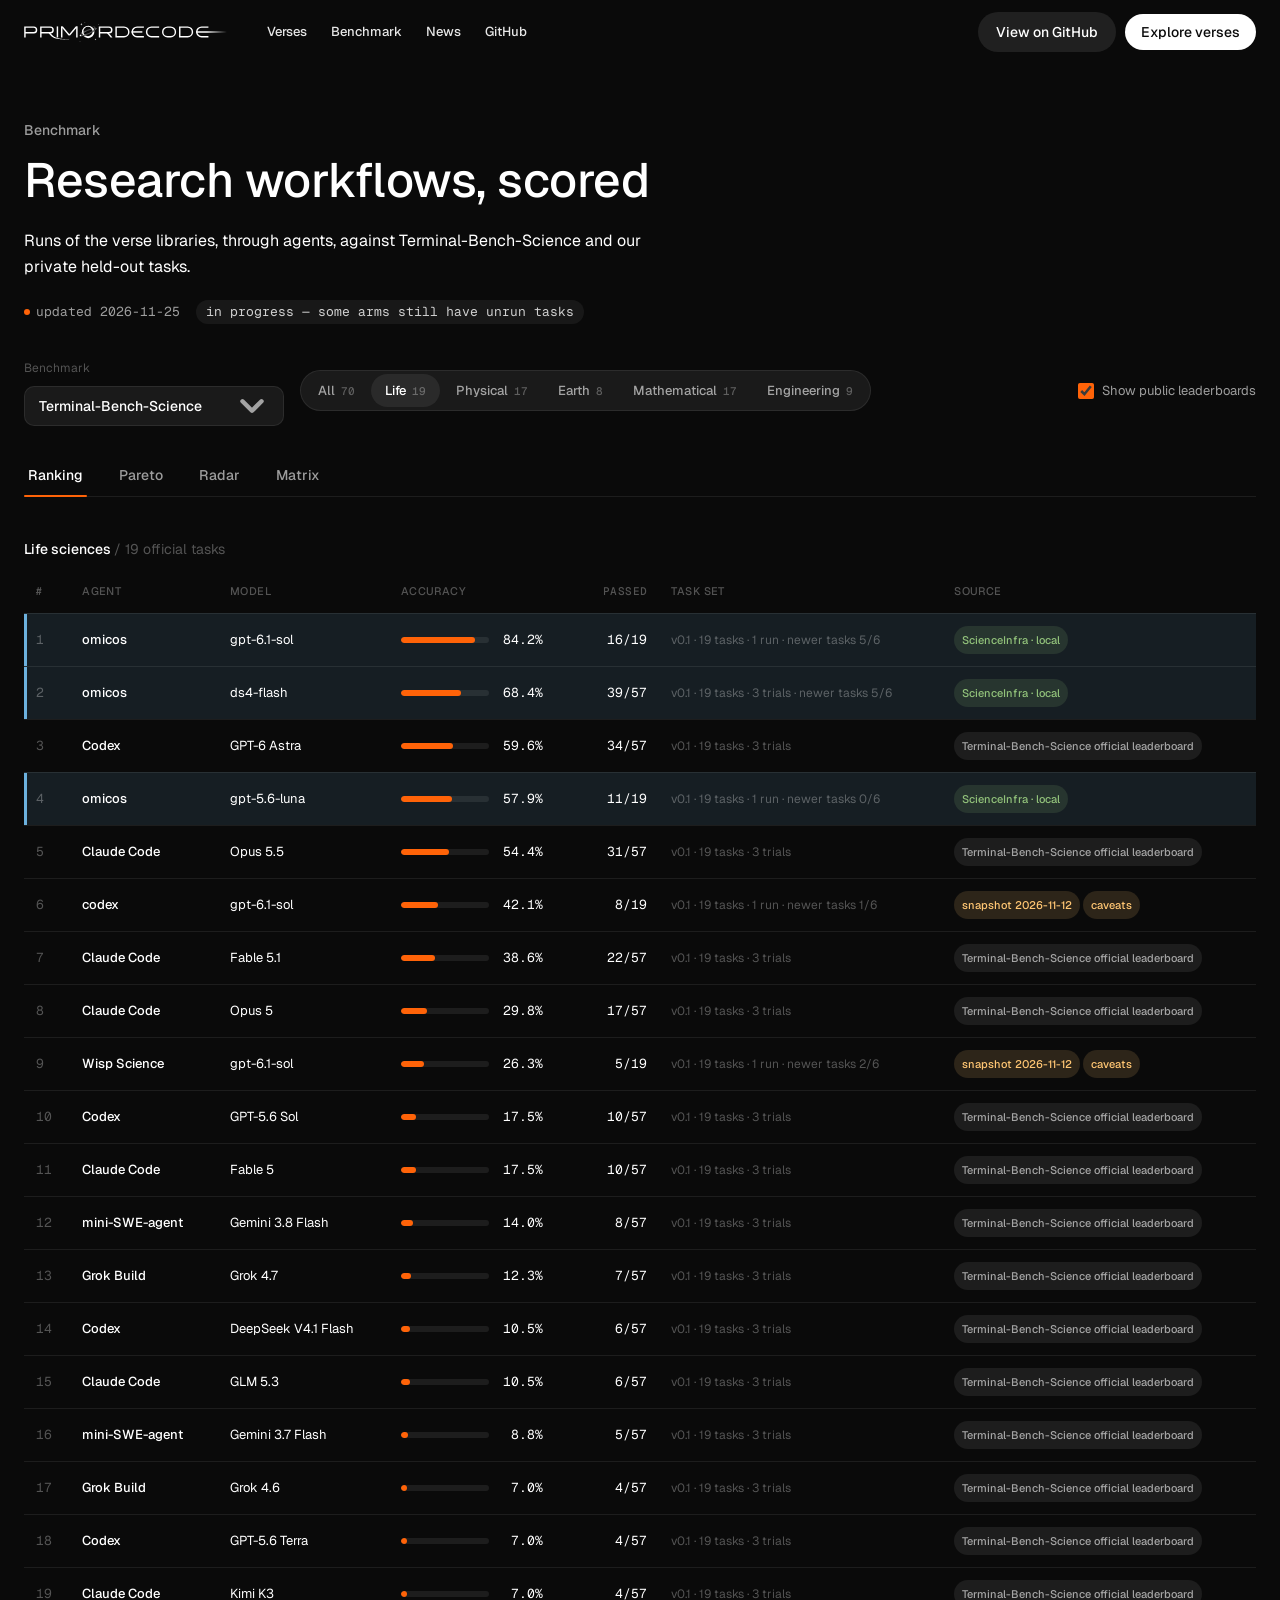
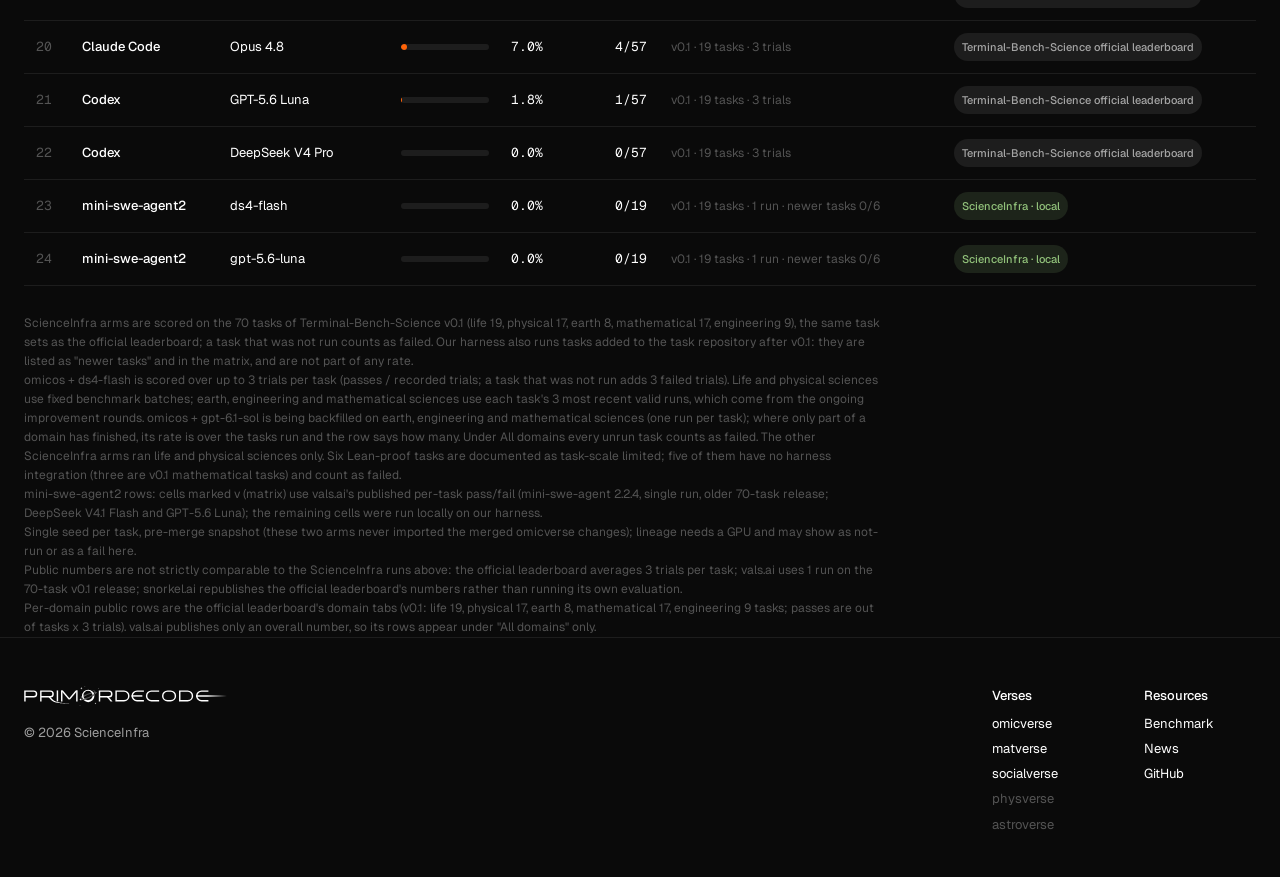
==== commit 47bce241: "benchmark: refresh data; omicos + gpt-6.1-sol backfill on earth/engineering/mathematical with honest" ====
--- a/public/benchmark/index.html
+++ b/public/benchmark/index.html
@@ -634,7 +634,14 @@
 
   function localScore(a, dom, split) {
     if (LOCAL_DOMAINS.includes(dom)) {
-      if (evaluatedCount(a, split.v01) < split.v01.length / 2) return { acc: 0, passed: 0, total: DOMAIN[dom].tasks, run: false };
+      const ev = evaluatedCount(a, split.v01);
+      if (ev === 0) return { acc: 0, passed: 0, total: DOMAIN[dom].tasks, run: false };
+      // Partial coverage (e.g. a backfill still running): score the tasks that
+      // were run and say so; unrun tasks are "not run", not failures, here.
+      if (ev < split.v01.length && !hasTrials(a, split.v01)) {
+        const passed = passCount(a, split.v01);
+        return { acc: (100 * passed) / ev, passed, total: ev, run: true, coverage: `${ev} of ${split.v01.length} tasks run` };
+      }
       if (hasTrials(a, split.v01)) {
         const { passed, total } = trialScore(a, split.v01);
         return { acc: (100 * passed) / total, passed, total, run: true, trials: total === TRIALS_PER_TASK * split.v01.length ? `${TRIALS_PER_TASK} trials` : `up to ${TRIALS_PER_TASK} trials` };
@@ -643,7 +650,7 @@
       return { acc: (100 * passed) / split.v01.length, passed, total: split.v01.length, run: true };
     }
     const passed = passCount(a, split.v01);
-    if (dom === 'all') return { acc: (100 * passed) / DOMAIN.all.tasks, passed, total: DOMAIN.all.tasks, run: true, partial: true };
+    if (dom === 'all') return { acc: (100 * passed) / DOMAIN.all.tasks, passed, total: DOMAIN.all.tasks, run: true, partial: true, ev: evaluatedCount(a, split.v01) };
     return { acc: 0, passed: 0, total: DOMAIN[dom].tasks, run: false };
   }
 
@@ -657,8 +664,8 @@
         agent: a.agent, model: a.model, acc: sc.acc, tasksStr: ratio(sc.passed, sc.total), run: sc.run, kind: 'local',
         sourceHtml: sourceChip(a) + (a.caveat ? ` <span title="${esc(a.caveat)}" class="chip chip-snapshot" style="cursor:help">caveats</span>` : ''),
         taskSet: !sc.run ? 'not run · counted as 0' : sc.partial
-          ? (() => { const n = LOCAL_DOMAINS.reduce((s, x) => s + DOMAIN[x].tasks, 0); return n >= DOMAIN.all.tasks ? `v0.1 · ${n} tasks · latest run` : `v0.1 · ${LOCAL_DOMAINS.join('+')} ${n} run · other ${DOMAIN.all.tasks - n} counted as 0`; })()
-          : `v0.1 · ${DOMAIN[dom].tasks} tasks · ${sc.trials || '1 run'}${newer}`,
+          ? (() => { const n = LOCAL_DOMAINS.reduce((s, x) => s + DOMAIN[x].tasks, 0); return n >= DOMAIN.all.tasks ? (sc.ev < DOMAIN.all.tasks ? `v0.1 · ${sc.ev} of ${n} run · rest counted as failed` : `v0.1 · ${n} tasks · latest run`) : `v0.1 · ${LOCAL_DOMAINS.join('+')} ${n} run · other ${DOMAIN.all.tasks - n} counted as 0`; })()
+          : `v0.1 · ${sc.coverage || DOMAIN[dom].tasks + ' tasks'} · ${sc.trials || '1 run'}${newer}`,
         cost: null,
       };
     });
@@ -964,7 +971,7 @@
     const d = await loadTbs();
     const notes = [
       `ScienceInfra arms are scored on the 70 tasks of Terminal-Bench-Science v0.1 (life 19, physical 17, earth 8, mathematical 17, engineering 9), the same task sets as the official leaderboard; a task that was not run counts as failed. Our harness also runs tasks added to the task repository after v0.1: they are listed as "newer tasks" and in the matrix, and are not part of any rate.`,
-      `omicos + ds4-flash is scored over up to 3 trials per task (passes / recorded trials; a task that was not run adds 3 failed trials). Life and physical sciences use fixed benchmark batches; earth, engineering and mathematical sciences use each task's 3 most recent valid runs, which come from the ongoing improvement rounds. The other ScienceInfra arms ran life and physical sciences only and show earth, engineering and mathematical as not run. Six Lean-proof tasks are documented as task-scale limited; five of them have no harness integration (three are v0.1 mathematical tasks) and count as failed.`,
+      `omicos + ds4-flash is scored over up to 3 trials per task (passes / recorded trials; a task that was not run adds 3 failed trials). Life and physical sciences use fixed benchmark batches; earth, engineering and mathematical sciences use each task's 3 most recent valid runs, which come from the ongoing improvement rounds. omicos + gpt-6.1-sol is being backfilled on earth, engineering and mathematical sciences (one run per task); where only part of a domain has finished, its rate is over the tasks run and the row says how many. Under All domains every unrun task counts as failed. The other ScienceInfra arms ran life and physical sciences only. Six Lean-proof tasks are documented as task-scale limited; five of them have no harness integration (three are v0.1 mathematical tasks) and count as failed.`,
       `mini-swe-agent2 rows: cells marked v (matrix) use vals.ai's published per-task pass/fail (mini-swe-agent 2.2.4, single run, older 70-task release; DeepSeek V4.1 Flash and GPT-5.6 Luna); the remaining cells were run locally on our harness.`,
     ];
     const caveatArm = d.arms.find((a) => a.caveat);
